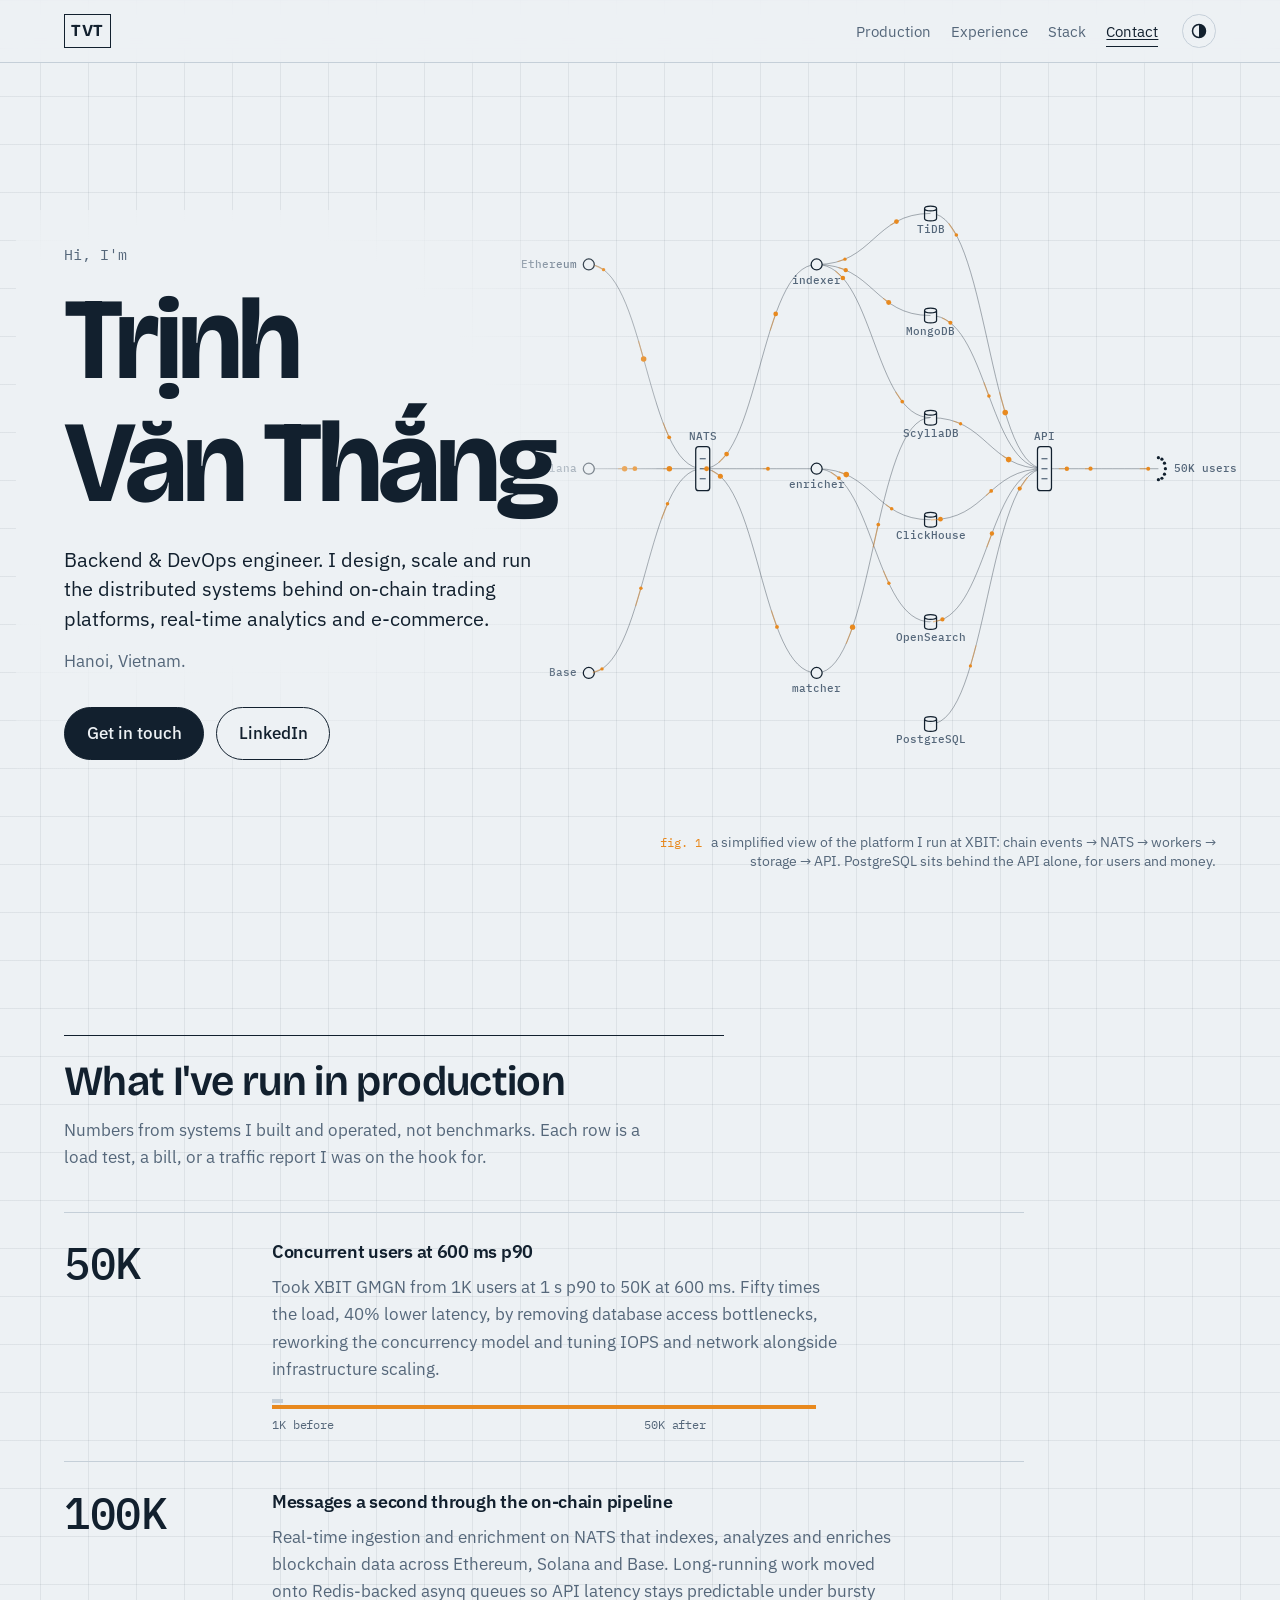
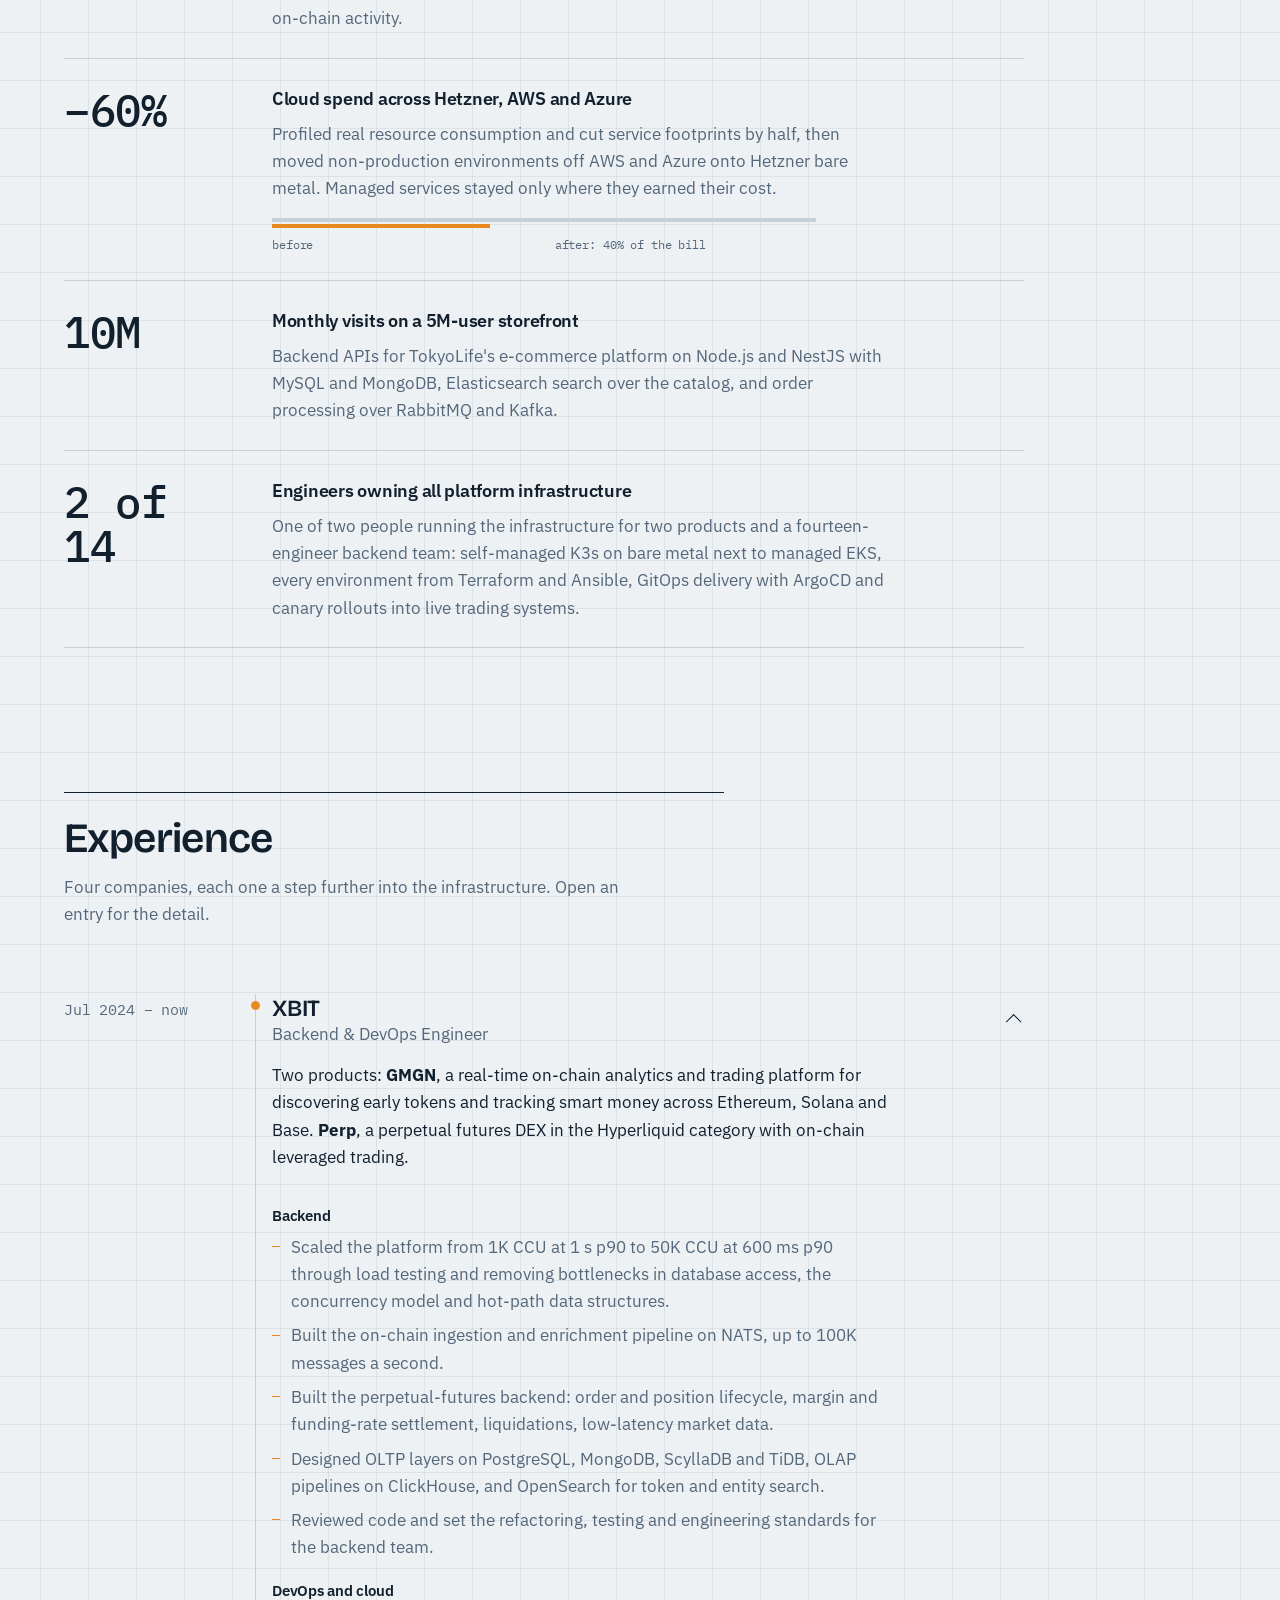
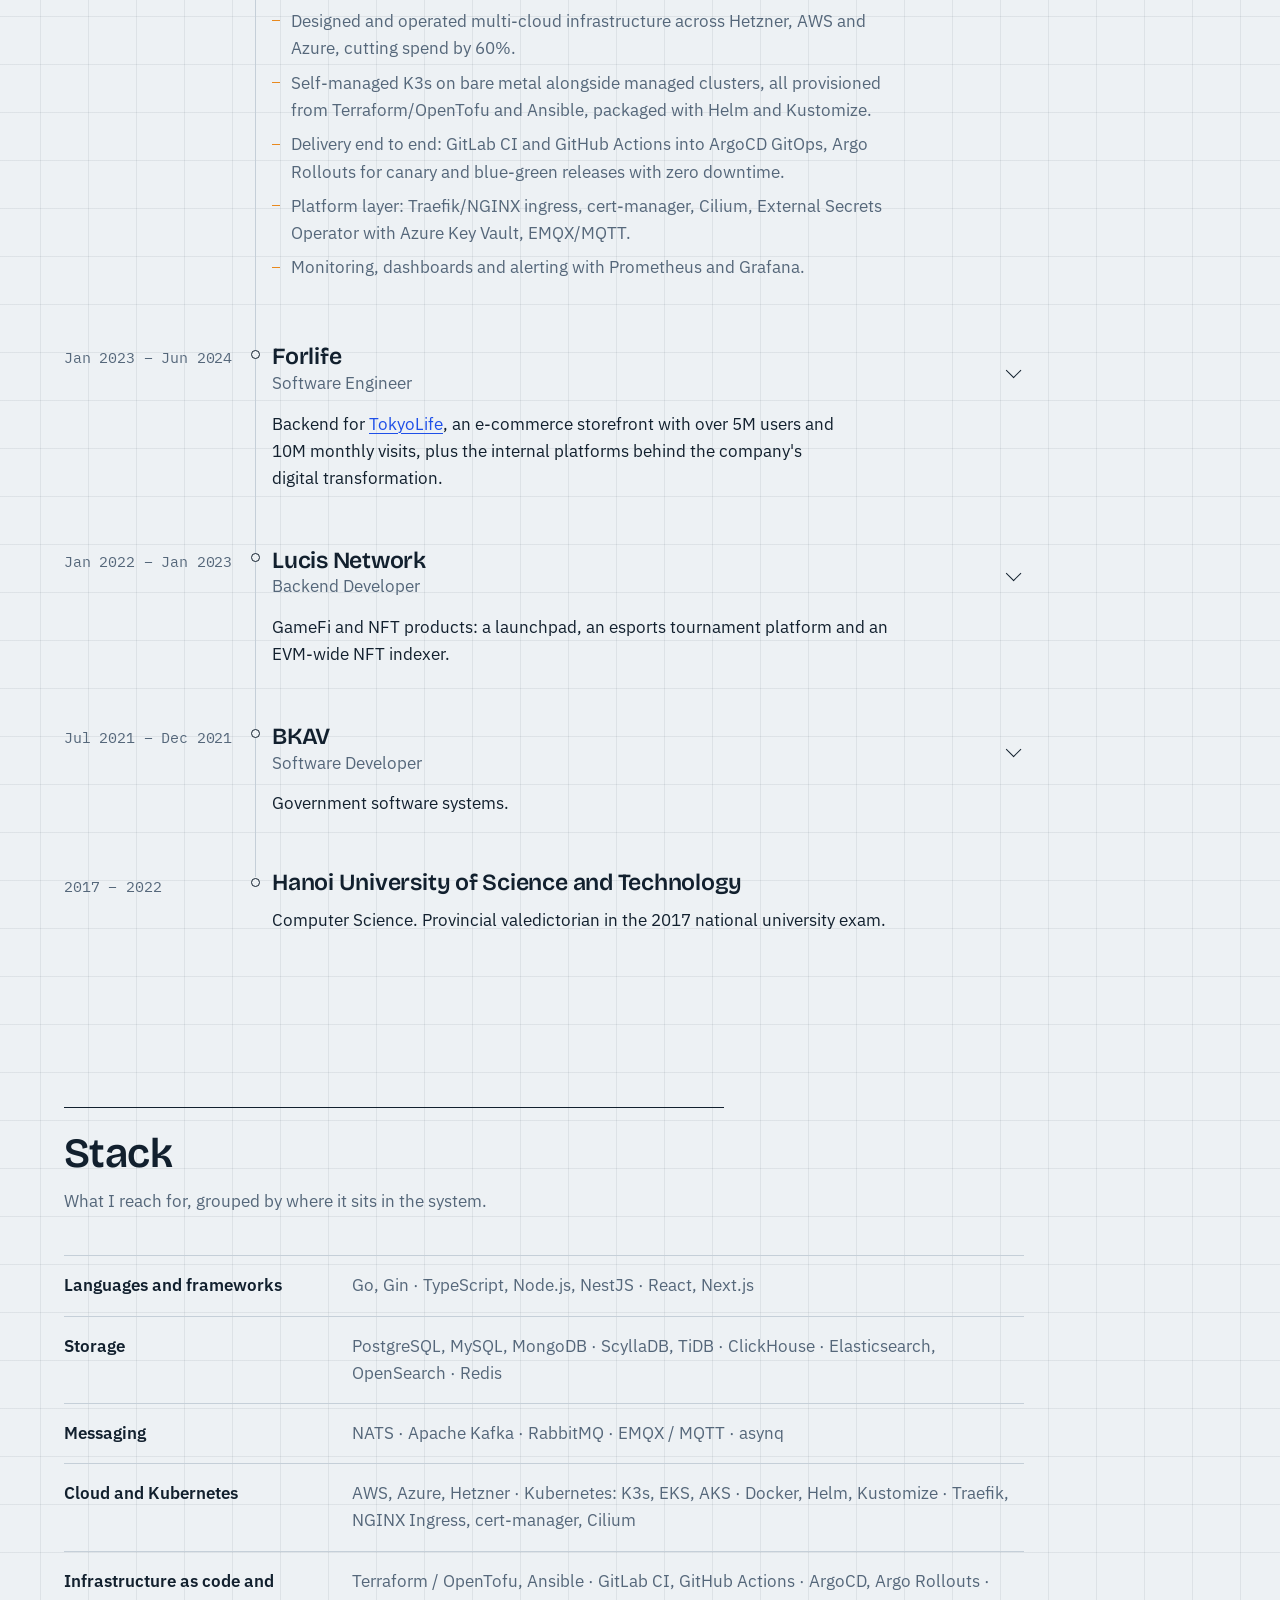
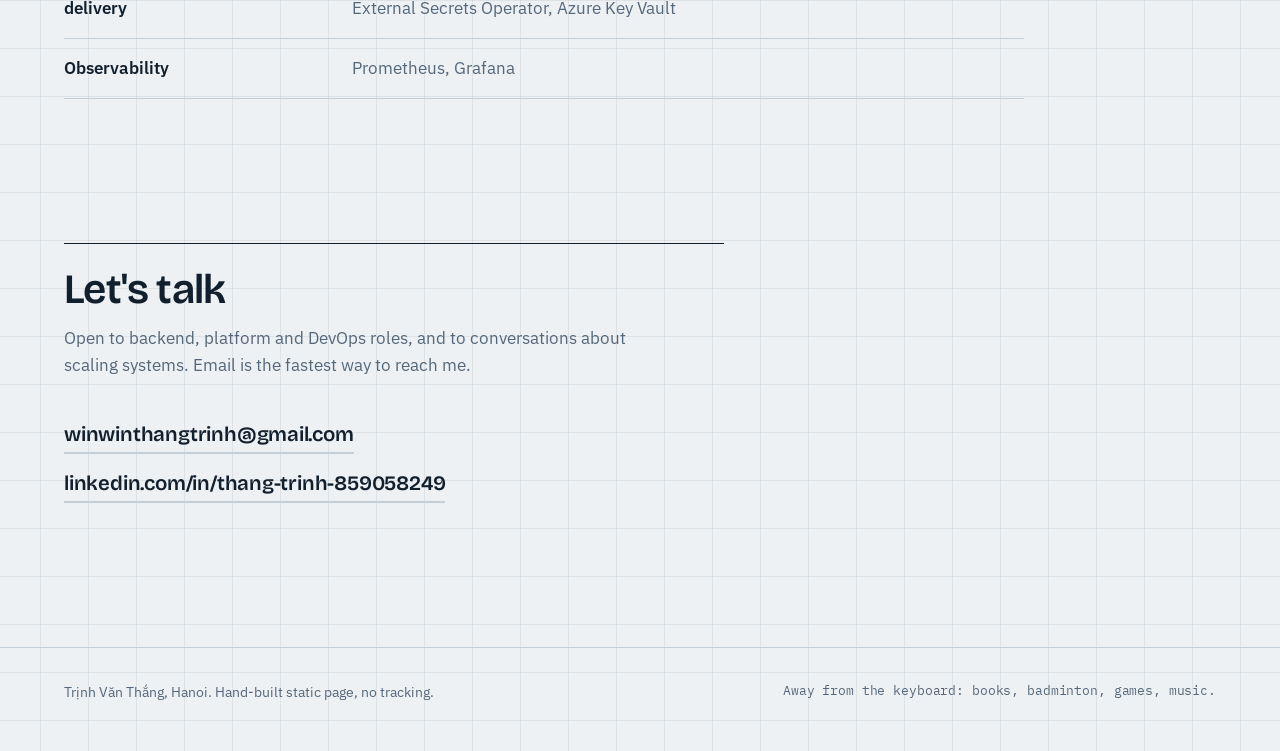
==== index.html @ 03cf6363 "Use full Vietnamese name; clip boxes leave room for diacritics" ====
<!doctype html>
<html lang="en" class="no-js">
<head>
  <meta charset="utf-8">
  <meta name="viewport" content="width=device-width, initial-scale=1">
  <title>Trịnh Văn Thắng — Backend & DevOps Engineer</title>
  <meta name="description" content="Backend & DevOps engineer in Hanoi, scaling distributed systems for on-chain trading, real-time analytics and e-commerce: Go, Node.js, Kubernetes, multi-cloud.">
  <meta name="color-scheme" content="light dark">
  <meta name="theme-color" content="#EDF1F4" media="(prefers-color-scheme: light)">
  <meta name="theme-color" content="#0F1A26" media="(prefers-color-scheme: dark)">

  <!-- Social preview. Replace SITE_URL after deploying. -->
  <meta property="og:type" content="website">
  <meta property="og:title" content="Trịnh Văn Thắng — Backend & DevOps Engineer">
  <meta property="og:description" content="Scaling distributed systems for on-chain trading and real-time analytics. 50K concurrent users, 100K messages a second, 60% lower cloud spend.">
  <meta property="og:url" content="SITE_URL/">
  <meta property="og:image" content="SITE_URL/assets/og.png">
  <meta property="og:image:width" content="1200">
  <meta property="og:image:height" content="630">
  <meta name="twitter:card" content="summary_large_image">
  <meta name="twitter:title" content="Trịnh Văn Thắng — Backend & DevOps Engineer">
  <meta name="twitter:description" content="Scaling distributed systems for on-chain trading and real-time analytics.">
  <meta name="twitter:image" content="SITE_URL/assets/og.png">

  <link rel="icon" href="assets/favicon.svg" type="image/svg+xml">
  <link rel="preconnect" href="https://fonts.googleapis.com">
  <link rel="preconnect" href="https://fonts.gstatic.com" crossorigin>
  <link href="https://fonts.googleapis.com/css2?family=Bricolage+Grotesque:opsz,wght@12..96,500;12..96,600;12..96,700&family=IBM+Plex+Mono:wght@400;500&family=IBM+Plex+Sans:ital,wght@0,400;0,500;0,600;1,400&display=swap" rel="stylesheet">
  <link rel="stylesheet" href="styles.css">

  <script type="application/ld+json">
  {
    "@context": "https://schema.org",
    "@type": "Person",
    "name": "Trịnh Văn Thắng",
    "alternateName": "Trinh Van Thang",
    "jobTitle": "Backend & DevOps Engineer",
    "email": "mailto:winwinthangtrinh@gmail.com",
    "address": { "@type": "PostalAddress", "addressLocality": "Hanoi", "addressCountry": "VN" },
    "alumniOf": "Hanoi University of Science and Technology",
    "sameAs": ["https://www.linkedin.com/in/thang-trinh-859058249/"]
  }
  </script>
</head>
<body>
  <script>document.documentElement.classList.remove("no-js");</script>
  <a class="skip" href="#main">Skip to content</a>

  <header class="top">
    <a class="wordmark" href="#top" aria-label="Trịnh Văn Thắng, home">TVT</a>
    <nav class="nav" aria-label="Sections">
      <a href="#production">Production</a>
      <a href="#experience">Experience</a>
      <a href="#stack">Stack</a>
      <a href="#contact">Contact</a>
    </nav>
    <button class="theme" type="button" aria-label="Switch color theme" title="Switch theme">
      <svg width="18" height="18" viewBox="0 0 18 18" aria-hidden="true">
        <circle cx="9" cy="9" r="6.5" fill="none" stroke="currentColor" stroke-width="1.5"/>
        <path d="M9 2.5a6.5 6.5 0 0 1 0 13z" fill="currentColor"/>
      </svg>
    </button>
  </header>

  <main id="main">
    <!-- ============ HERO ============ -->
    <section class="hero" id="top">
      <canvas class="schematic" id="schematic" aria-hidden="true"></canvas>
      <div class="hero-copy">
        <p class="hello">Hi, I'm</p>
        <h1 class="name"><span class="line"><span>Trịnh</span></span><span class="line"><span>Văn Thắng</span></span></h1>
        <p class="role">Backend &amp; DevOps engineer. I design, scale and run the distributed systems behind on-chain trading platforms, real-time analytics and e-commerce.</p>
        <p class="where">Hanoi, Vietnam.</p>
        <div class="hero-actions">
          <a class="btn primary" href="#contact">Get in touch</a>
          <a class="btn" href="https://www.linkedin.com/in/thang-trinh-859058249/" rel="me noopener" target="_blank">LinkedIn</a>
        </div>
      </div>
      <p class="hero-caption" aria-hidden="true">
        <span class="mono">fig. 1</span> a simplified view of the platform I run at XBIT: chain events → NATS → workers → storage → API. PostgreSQL sits behind the API alone, for users and money.
      </p>
    </section>

    <!-- ============ PRODUCTION FIGURES ============ -->
    <section class="section" id="production">
      <div class="section-head">
        <h2>What I've run in production</h2>
        <p class="lede">Numbers from systems I built and operated, not benchmarks. Each row is a load test, a bill, or a traffic report I was on the hook for.</p>
      </div>

      <ol class="figures">
        <li class="figure" style="--pct: 100">
          <div class="figure-num mono"><span data-count="50" data-suffix="K">50K</span></div>
          <div class="figure-body">
            <h3>Concurrent users at 600 ms p90</h3>
            <p>Took XBIT GMGN from 1K users at 1 s p90 to 50K at 600 ms. Fifty times the load, 40% lower latency, by removing database access bottlenecks, reworking the concurrency model and tuning IOPS and network alongside infrastructure scaling.</p>
            <div class="bar" aria-hidden="true"><span class="bar-before" style="--w: 2%"></span><span class="bar-after"></span></div>
            <p class="bar-legend mono" aria-hidden="true"><span>1K before</span><span>50K after</span></p>
          </div>
        </li>
        <li class="figure" style="--pct: 100">
          <div class="figure-num mono"><span data-count="100" data-suffix="K">100K</span></div>
          <div class="figure-body">
            <h3>Messages a second through the on-chain pipeline</h3>
            <p>Real-time ingestion and enrichment on NATS that indexes, analyzes and enriches blockchain data across Ethereum, Solana and Base. Long-running work moved onto Redis-backed asynq queues so API latency stays predictable under bursty on-chain activity.</p>
          </div>
        </li>
        <li class="figure" style="--pct: 60">
          <div class="figure-num mono"><span data-count="60" data-prefix="−" data-suffix="%">−60%</span></div>
          <div class="figure-body">
            <h3>Cloud spend across Hetzner, AWS and Azure</h3>
            <p>Profiled real resource consumption and cut service footprints by half, then moved non-production environments off AWS and Azure onto Hetzner bare metal. Managed services stayed only where they earned their cost.</p>
            <div class="bar" aria-hidden="true"><span class="bar-before" style="--w: 100%"></span><span class="bar-after" style="--w: 40%"></span></div>
            <p class="bar-legend mono" aria-hidden="true"><span>before</span><span>after: 40% of the bill</span></p>
          </div>
        </li>
        <li class="figure" style="--pct: 100">
          <div class="figure-num mono"><span data-count="10" data-suffix="M">10M</span></div>
          <div class="figure-body">
            <h3>Monthly visits on a 5M-user storefront</h3>
            <p>Backend APIs for TokyoLife's e-commerce platform on Node.js and NestJS with MySQL and MongoDB, Elasticsearch search over the catalog, and order processing over RabbitMQ and Kafka.</p>
          </div>
        </li>
        <li class="figure" style="--pct: 14">
          <div class="figure-num mono"><span data-count="2" data-suffix=" of 14">2 of 14</span></div>
          <div class="figure-body">
            <h3>Engineers owning all platform infrastructure</h3>
            <p>One of two people running the infrastructure for two products and a fourteen-engineer backend team: self-managed K3s on bare metal next to managed EKS, every environment from Terraform and Ansible, GitOps delivery with ArgoCD and canary rollouts into live trading systems.</p>
          </div>
        </li>
      </ol>
    </section>

    <!-- ============ EXPERIENCE ============ -->
    <section class="section" id="experience">
      <div class="section-head">
        <h2>Experience</h2>
        <p class="lede">Four companies, each one a step further into the infrastructure. Open an entry for the detail.</p>
      </div>

      <ol class="timeline">
        <li class="job open">
          <div class="job-when mono">Jul 2024 – now</div>
          <div class="job-main">
            <button class="job-toggle" type="button" aria-expanded="true" aria-controls="job-xbit">
              <span class="job-company">XBIT</span>
              <span class="job-title">Backend &amp; DevOps Engineer</span>
              <span class="chev" aria-hidden="true"></span>
            </button>
            <p class="job-summary">Two products: <strong>GMGN</strong>, a real-time on-chain analytics and trading platform for discovering early tokens and tracking smart money across Ethereum, Solana and Base. <strong>Perp</strong>, a perpetual futures DEX in the Hyperliquid category with on-chain leveraged trading.</p>
            <div class="job-detail" id="job-xbit">
              <div class="job-detail-inner">
              <h4>Backend</h4>
              <ul>
                <li>Scaled the platform from 1K CCU at 1 s p90 to 50K CCU at 600 ms p90 through load testing and removing bottlenecks in database access, the concurrency model and hot-path data structures.</li>
                <li>Built the on-chain ingestion and enrichment pipeline on NATS, up to 100K messages a second.</li>
                <li>Built the perpetual-futures backend: order and position lifecycle, margin and funding-rate settlement, liquidations, low-latency market data.</li>
                <li>Designed OLTP layers on PostgreSQL, MongoDB, ScyllaDB and TiDB, OLAP pipelines on ClickHouse, and OpenSearch for token and entity search.</li>
                <li>Reviewed code and set the refactoring, testing and engineering standards for the backend team.</li>
              </ul>
              <h4>DevOps and cloud</h4>
              <ul>
                <li>Designed and operated multi-cloud infrastructure across Hetzner, AWS and Azure, cutting spend by 60%.</li>
                <li>Self-managed K3s on bare metal alongside managed clusters, all provisioned from Terraform/OpenTofu and Ansible, packaged with Helm and Kustomize.</li>
                <li>Delivery end to end: GitLab CI and GitHub Actions into ArgoCD GitOps, Argo Rollouts for canary and blue-green releases with zero downtime.</li>
                <li>Platform layer: Traefik/NGINX ingress, cert-manager, Cilium, External Secrets Operator with Azure Key Vault, EMQX/MQTT.</li>
                <li>Monitoring, dashboards and alerting with Prometheus and Grafana.</li>
              </ul></div>
            </div>
          </div>
        </li>

        <li class="job">
          <div class="job-when mono">Jan 2023 – Jun 2024</div>
          <div class="job-main">
            <button class="job-toggle" type="button" aria-expanded="false" aria-controls="job-forlife">
              <span class="job-company">Forlife</span>
              <span class="job-title">Software Engineer</span>
              <span class="chev" aria-hidden="true"></span>
            </button>
            <p class="job-summary">Backend for <a href="https://tokyolife.vn/" rel="noopener" target="_blank">TokyoLife</a>, an e-commerce storefront with over 5M users and 10M monthly visits, plus the internal platforms behind the company's digital transformation.</p>
            <div class="job-detail" id="job-forlife">
              <div class="job-detail-inner">
              <ul>
                <li>Built and operated the storefront APIs on Node.js/NestJS with MySQL as the transactional store and MongoDB alongside, designed for high availability and fault tolerance.</li>
                <li>Storefront search on Elasticsearch, indexing the product catalog for fast, relevance-ranked queries.</li>
                <li>Order and transaction processing over RabbitMQ and Kafka, and the same brokers for real-time third-party sync.</li>
                <li>Internal platforms for storage, transport, KPI and invoicing on a microservices backend.</li>
                <li>Test-driven development and refactoring for maintainability.</li>
              </ul></div>
            </div>
          </div>
        </li>

        <li class="job">
          <div class="job-when mono">Jan 2022 – Jan 2023</div>
          <div class="job-main">
            <button class="job-toggle" type="button" aria-expanded="false" aria-controls="job-lucis">
              <span class="job-company">Lucis Network</span>
              <span class="job-title">Backend Developer</span>
              <span class="chev" aria-hidden="true"></span>
            </button>
            <p class="job-summary">GameFi and NFT products: a launchpad, an esports tournament platform and an EVM-wide NFT indexer.</p>
            <div class="job-detail" id="job-lucis">
              <div class="job-detail-inner">
              <ul>
                <li>Lucis Launchpad: backend and smart contracts behind NFT sale registration and allocation.</li>
                <li>Lucis Arena: tournament services and data model with blockchain reward and funding flows next to traditional payments.</li>
                <li>Lucis OpenSea: crawler and indexing microservices with NestJS and gRPC covering NFT data across EVM chains.</li>
              </ul></div>
            </div>
          </div>
        </li>

        <li class="job">
          <div class="job-when mono">Jul 2021 – Dec 2021</div>
          <div class="job-main">
            <button class="job-toggle" type="button" aria-expanded="false" aria-controls="job-bkav">
              <span class="job-company">BKAV</span>
              <span class="job-title">Software Developer</span>
              <span class="chev" aria-hidden="true"></span>
            </button>
            <p class="job-summary">Government software systems.</p>
            <div class="job-detail" id="job-bkav">
              <div class="job-detail-inner">
              <ul>
                <li>Contributed to database and system design for eGov products and built UI components for the web client.</li>
              </ul></div>
            </div>
          </div>
        </li>

        <li class="job edu">
          <div class="job-when mono">2017 – 2022</div>
          <div class="job-main">
            <p class="job-company">Hanoi University of Science and Technology</p>
            <p class="job-summary">Computer Science. Provincial valedictorian in the 2017 national university exam.</p>
          </div>
        </li>
      </ol>
    </section>

    <!-- ============ STACK ============ -->
    <section class="section" id="stack">
      <div class="section-head">
        <h2>Stack</h2>
        <p class="lede">What I reach for, grouped by where it sits in the system.</p>
      </div>

      <dl class="stack">
        <div class="stack-row">
          <dt>Languages and frameworks</dt>
          <dd>Go, Gin · TypeScript, Node.js, NestJS · React, Next.js</dd>
        </div>
        <div class="stack-row">
          <dt>Storage</dt>
          <dd>PostgreSQL, MySQL, MongoDB · ScyllaDB, TiDB · ClickHouse · Elasticsearch, OpenSearch · Redis</dd>
        </div>
        <div class="stack-row">
          <dt>Messaging</dt>
          <dd>NATS · Apache Kafka · RabbitMQ · EMQX / MQTT · asynq</dd>
        </div>
        <div class="stack-row">
          <dt>Cloud and Kubernetes</dt>
          <dd>AWS, Azure, Hetzner · Kubernetes: K3s, EKS, AKS · Docker, Helm, Kustomize · Traefik, NGINX Ingress, cert-manager, Cilium</dd>
        </div>
        <div class="stack-row">
          <dt>Infrastructure as code and delivery</dt>
          <dd>Terraform / OpenTofu, Ansible · GitLab CI, GitHub Actions · ArgoCD, Argo Rollouts · External Secrets Operator, Azure Key Vault</dd>
        </div>
        <div class="stack-row">
          <dt>Observability</dt>
          <dd>Prometheus, Grafana</dd>
        </div>
      </dl>
    </section>

    <!-- ============ CONTACT ============ -->
    <section class="section contact" id="contact">
      <div class="section-head">
        <h2>Let's talk</h2>
        <p class="lede">Open to backend, platform and DevOps roles, and to conversations about scaling systems. Email is the fastest way to reach me.</p>
      </div>
      <ul class="contact-list">
        <li><a class="contact-link" href="mailto:winwinthangtrinh@gmail.com">winwinthangtrinh@gmail.com</a></li>
        <li><a class="contact-link" href="https://www.linkedin.com/in/thang-trinh-859058249/" rel="me noopener" target="_blank">linkedin.com/in/thang-trinh-859058249</a></li>
      </ul>
    </section>
  </main>

  <footer class="foot">
    <p>Trịnh Văn Thắng, Hanoi. Hand-built static page, no tracking.</p>
    <p class="mono foot-meta">Away from the keyboard: books, badminton, games, music.</p>
  </footer>

  <script src="main.js" defer></script>
</body>
</html>
---- styles.css ----
/* ------------------------------------------------------------------
   Tokens
   ------------------------------------------------------------------ */
:root {
  --paper: #EDF1F4;
  --paper-2: #E2E8EE;
  --ink: #12202E;
  --ink-soft: #55677A;
  --rule: #C5CFD8;
  --grid: rgba(18, 32, 46, 0.07);
  --signal: #1E4FE8;
  --signal-soft: rgba(30, 79, 232, 0.12);
  --hot: #E8891E;
  --hot-soft: rgba(232, 137, 30, 0.18);

  --font-display: "Bricolage Grotesque", "Helvetica Neue", Arial, sans-serif;
  --font-body: "IBM Plex Sans", "Segoe UI", Roboto, Helvetica, Arial, sans-serif;
  --font-mono: "IBM Plex Mono", ui-monospace, "SF Mono", Menlo, Consolas, monospace;

  --measure: 66ch;
  --gutter: clamp(1.25rem, 5vw, 4rem);
  --section-gap: clamp(5rem, 12vw, 9rem);

  color-scheme: light;
}

:root[data-theme="dark"] {
  --paper: #0F1A26;
  --paper-2: #14223200;
  --ink: #E6ECF2;
  --ink-soft: #9AAABB;
  --rule: #26374A;
  --grid: rgba(230, 236, 242, 0.06);
  --signal: #6C8CFF;
  --signal-soft: rgba(108, 140, 255, 0.16);
  --hot: #F2A44A;
  --hot-soft: rgba(242, 164, 74, 0.2);
  color-scheme: dark;
}

@media (prefers-color-scheme: dark) {
  :root:not([data-theme="light"]) {
    --paper: #0F1A26;
    --paper-2: #14223200;
    --ink: #E6ECF2;
    --ink-soft: #9AAABB;
    --rule: #26374A;
    --grid: rgba(230, 236, 242, 0.06);
    --signal: #6C8CFF;
    --signal-soft: rgba(108, 140, 255, 0.16);
    --hot: #F2A44A;
    --hot-soft: rgba(242, 164, 74, 0.2);
    color-scheme: dark;
  }
}

/* ------------------------------------------------------------------
   Base
   ------------------------------------------------------------------ */
*, *::before, *::after { box-sizing: border-box; }

html { scroll-behavior: smooth; -webkit-text-size-adjust: 100%; }
@media (prefers-reduced-motion: reduce) { html { scroll-behavior: auto; } }

body {
  margin: 0;
  background: var(--paper);
  color: var(--ink);
  font-family: var(--font-body);
  font-size: 1.0625rem;
  line-height: 1.6;
  font-feature-settings: "kern", "liga";
  text-rendering: optimizeLegibility;
  -webkit-font-smoothing: antialiased;
  /* blueprint grid across the whole page, faint */
  background-image:
    linear-gradient(var(--grid) 1px, transparent 1px),
    linear-gradient(90deg, var(--grid) 1px, transparent 1px);
  background-size: 48px 48px;
  background-position: center top;
}

a { color: var(--signal); text-decoration-thickness: 1px; text-underline-offset: 0.15em; }
a:hover { text-decoration-thickness: 2px; }

:focus-visible {
  outline: 2px solid var(--hot);
  outline-offset: 3px;
  border-radius: 2px;
}

.mono { font-family: var(--font-mono); font-size: 0.875em; letter-spacing: -0.01em; }

.skip {
  position: absolute; left: 1rem; top: -3rem;
  background: var(--ink); color: var(--paper);
  padding: 0.5rem 0.75rem; z-index: 100;
}
.skip:focus { top: 1rem; }

h1, h2, h3, h4 { font-family: var(--font-display); margin: 0; font-weight: 600; letter-spacing: -0.015em; }
p { margin: 0; }
ul, ol { margin: 0; padding: 0; }

/* ------------------------------------------------------------------
   Header
   ------------------------------------------------------------------ */
.top {
  position: sticky; top: 0; z-index: 20;
  display: flex; align-items: center; gap: 1.5rem;
  padding: 0.9rem var(--gutter);
  background: color-mix(in srgb, var(--paper) 82%, transparent);
  backdrop-filter: blur(10px);
  -webkit-backdrop-filter: blur(10px);
  border-bottom: 1px solid var(--rule);
}
/* scroll progress runs along the header's bottom edge, scroll-driven */
.top::after {
  content: ""; position: absolute; left: 0; bottom: -1px; height: 2px; width: 100%;
  background: var(--hot);
  transform: scaleX(0); transform-origin: left center;
}
@supports (animation-timeline: scroll()) {
  .top::after { animation: progress linear both; animation-timeline: scroll(root); }
}
@keyframes progress { from { transform: scaleX(0); } to { transform: scaleX(1); } }
.theme svg { transition: transform 500ms cubic-bezier(.2,.7,.2,1); }
.theme:hover svg { transform: rotate(180deg); }
.wordmark { transition: background 200ms ease, color 200ms ease; }
.wordmark:hover { background: var(--ink); color: var(--paper); }
.nav a { position: relative; }
.nav a::after {
  content: ""; position: absolute; left: 0; right: 0; bottom: -4px; height: 1px;
  background: var(--ink); transform: scaleX(0); transform-origin: left center;
  transition: transform 250ms cubic-bezier(.2,.7,.2,1);
}
.nav a:hover::after, .nav a[aria-current="true"]::after { transform: none; }
.nav a:hover, .nav a[aria-current="true"] { text-decoration: none; }

.wordmark {
  font-family: var(--font-display); font-weight: 700; font-size: 1.05rem;
  color: var(--ink); text-decoration: none; letter-spacing: 0.02em;
  padding: 0.15rem 0.4rem; border: 1.5px solid var(--ink);
}
.nav { display: flex; gap: 1.25rem; margin-left: auto; }
.nav a { color: var(--ink-soft); text-decoration: none; font-size: 0.95rem; }
.nav a:hover, .nav a[aria-current="true"] { color: var(--ink); text-decoration: underline; }
.theme {
  display: inline-grid; place-items: center;
  width: 2.1rem; height: 2.1rem; border-radius: 50%;
  border: 1px solid var(--rule); background: transparent; color: var(--ink);
  cursor: pointer;
}
.theme:hover { border-color: var(--ink); }

@media (max-width: 640px) {
  .top { gap: 0.75rem; }
  .nav { gap: 0.75rem; }
  .nav a { font-size: 0.875rem; }
  .nav a:nth-child(3) { display: none; }
  .theme { flex: none; width: 2rem; height: 2rem; }
}

/* ------------------------------------------------------------------
   Hero
   ------------------------------------------------------------------ */
.hero {
  position: relative;
  min-height: min(92svh, 900px);
  display: grid;
  grid-template-columns: minmax(0, 1fr);
  align-content: center;
  padding: clamp(3rem, 8vw, 6rem) var(--gutter) 3rem;
  overflow: hidden;
  isolation: isolate;
}
.schematic {
  position: absolute; inset: 0; width: 100%; height: 100%;
  z-index: 0; display: block;
}
.hero-copy {
  position: relative; z-index: 1;
  max-width: 34rem;
}
/* staged entrance: each line rises out of a clipped box, then the buttons */
.hero-copy > * {
  animation: rise 800ms cubic-bezier(.2,.7,.2,1) both;
  animation-delay: var(--d, 0ms);
}
.hero-copy .hello   { --d: 80ms; }
.hero-copy .name    { --d: 180ms; }
.hero-copy .role    { --d: 420ms; }
.hero-copy .where   { --d: 540ms; }
.hero-copy .hero-actions { --d: 680ms; }
/* each line is its own clip box, padded so Vietnamese marks are never cut */
.name .line {
  display: block; overflow: hidden;
  padding: 0.06em 0 0.14em; margin-bottom: -0.14em;
}
.name .line > span {
  display: block;
  animation: unmask 900ms cubic-bezier(.2,.8,.2,1) both;
}
.name .line:nth-child(2) > span { animation-delay: 120ms; }
.hero-caption { animation: fade 1200ms ease both 1400ms; }

@keyframes rise   { from { opacity: 0; transform: translateY(14px); } to { opacity: 1; transform: none; } }
@keyframes unmask { from { transform: translateY(105%); } to { transform: none; } }
@keyframes fade   { from { opacity: 0; } to { opacity: 1; } }
.hello {
  font-family: var(--font-mono); color: var(--ink-soft); font-size: 0.95rem;
  margin-bottom: 0.5rem;
}
.name {
  font-size: clamp(3.2rem, 9.5vw, 7.25rem);
  line-height: 1;
  font-weight: 700;
  letter-spacing: -0.035em;
  font-variation-settings: "opsz" 96;
  color: var(--ink);
  margin-bottom: 1.5rem;
}
.role {
  font-size: clamp(1.1rem, 1.6vw, 1.3rem);
  line-height: 1.45;
  max-width: 30rem;
  text-wrap: pretty;
}
.where { margin-top: 0.9rem; color: var(--ink-soft); }
.hero-actions { display: flex; gap: 0.75rem; flex-wrap: wrap; margin-top: 2rem; }
.btn {
  position: relative; overflow: hidden; isolation: isolate;
  display: inline-block;
  padding: 0.75rem 1.35rem;
  border: 1.5px solid var(--ink);
  border-radius: 999px;
  color: var(--ink); text-decoration: none; font-weight: 500;
  background: var(--paper);
  transition: color 220ms ease, border-color 220ms ease, transform 160ms ease;
}
/* a fill sweeps in from the left like a packet crossing the node */
.btn::before {
  content: ""; position: absolute; inset: 0; z-index: -1;
  background: var(--ink);
  transform: translateX(-101%);
  transition: transform 320ms cubic-bezier(.2,.7,.2,1);
}
.btn:hover { color: var(--paper); transform: translateY(-1px); }
.btn:hover::before { transform: none; }
.btn.primary { background: var(--ink); color: var(--paper); }
.btn.primary::before { background: var(--signal); }
.btn.primary:hover { border-color: var(--signal); }
.btn:active { transform: translateY(0); }

.hero-caption {
  position: absolute; right: var(--gutter); bottom: 1.25rem; z-index: 1;
  max-width: 36rem; text-align: right;
  color: var(--ink-soft); font-size: 0.85rem; line-height: 1.4;
}
.hero-caption .mono { color: var(--hot); margin-right: 0.4rem; }

@media (max-width: 900px) {
  .hero { min-height: auto; padding-bottom: 1.5rem; }
  .hero-copy { order: 1; }
  .schematic { order: 2; position: static; height: 440px; margin-top: 2.5rem; }
  .hero-caption { order: 3; position: static; text-align: left; margin-top: 0.75rem; max-width: 100%; }
}

/* the copy sits on a soft paper wash so the drawing never fights the text */
.hero-copy::before {
  content: "";
  position: absolute; inset: -2rem -3rem -2rem -3rem; z-index: -1;
  background: radial-gradient(ellipse at 30% 40%, var(--paper) 45%, transparent 75%);
  pointer-events: none;
}

/* ------------------------------------------------------------------
   Sections
   ------------------------------------------------------------------ */
.section {
  padding: 0 var(--gutter);
  margin-top: var(--section-gap);
}
.section-head {
  position: relative;
  max-width: var(--measure);
  padding-top: 1.5rem;
  margin-bottom: 2.5rem;
}
/* the rule draws itself from the left when the section scrolls in */
.section-head::before {
  content: ""; position: absolute; left: 0; top: 0; height: 1px; width: 100%;
  background: var(--ink);
  transform: scaleX(0); transform-origin: left center;
  transition: transform 900ms cubic-bezier(.2,.7,.2,1);
}
/* an amber packet runs the length of the rule as it draws */
.section-head::after {
  content: ""; position: absolute; top: -3px; left: 0; width: 7px; height: 7px;
  border-radius: 50%; background: var(--hot);
  opacity: 0;
}
.section-head > * {
  opacity: 0; transform: translateY(12px);
  transition: opacity 600ms ease, transform 600ms cubic-bezier(.2,.7,.2,1);
}
.section-head h2 { transition-delay: 250ms; }
.section-head .lede { transition-delay: 380ms; }
.section-head.in-view::before { transform: none; }
.section-head.in-view::after { animation: travel 900ms cubic-bezier(.2,.7,.2,1) both; }
@keyframes travel {
  0%   { left: 0; opacity: 1; }
  85%  { opacity: 1; }
  100% { left: calc(100% - 7px); opacity: 0; }
}
.section-head.in-view > * { opacity: 1; transform: none; }
.section-head h2 {
  font-size: clamp(1.9rem, 3.4vw, 2.6rem);
  line-height: 1.1;
  margin-bottom: 0.75rem;
}
.lede { color: var(--ink-soft); max-width: 58ch; text-wrap: pretty; }

/* ------------------------------------------------------------------
   Production figures
   ------------------------------------------------------------------ */
.figures { list-style: none; max-width: 60rem; }
.figure {
  display: grid;
  grid-template-columns: minmax(7rem, 11rem) minmax(0, 1fr);
  gap: 1rem 2rem;
  padding: 1.6rem 0;
  border-top: 1px solid var(--rule);
}
.figure:last-child { border-bottom: 1px solid var(--rule); }
.figure { opacity: 0; transform: translateY(10px); transition: opacity 500ms ease, transform 500ms cubic-bezier(.2,.7,.2,1); }
.figure.in-view { opacity: 1; transform: none; }
.figure-num { transition: color 300ms ease; }
.figure:hover .figure-num { color: var(--hot); }
.figure-num {
  font-size: clamp(1.9rem, 3.6vw, 2.75rem);
  line-height: 1;
  font-weight: 500;
  color: var(--ink);
  font-variant-numeric: tabular-nums;
  padding-top: 0.2rem;
}
.figure-body h3 {
  font-family: var(--font-body);
  font-weight: 600;
  font-size: 1.1rem;
  margin-bottom: 0.5rem;
}
.figure-body p { max-width: 62ch; color: var(--ink-soft); text-wrap: pretty; }
.bar {
  position: relative; height: 10px; margin-top: 1rem;
  max-width: 34rem; background: transparent;
}
.bar span {
  position: absolute; left: 0; top: 0; height: 100%;
  width: var(--w, 100%);
  transform-origin: left center;
  transform: scaleX(0);
  transition: transform 900ms cubic-bezier(.2,.7,.2,1);
}
.bar-before { background: var(--rule); top: 0 !important; height: 4px !important; }
.bar-after { background: var(--hot); top: 6px !important; height: 4px !important; }
.in-view .bar span { transform: scaleX(1); }
.in-view .bar .bar-after { transition-delay: 250ms; }
.bar-legend {
  display: flex; justify-content: space-between; max-width: 34rem;
  color: var(--ink-soft); margin-top: 0.4rem; font-size: 0.78rem;
}

@media (max-width: 640px) {
  .figure { grid-template-columns: 1fr; gap: 0.4rem; }
  .figure-num { font-size: 2rem; }
}

/* ------------------------------------------------------------------
   Timeline
   ------------------------------------------------------------------ */
.timeline { list-style: none; max-width: 60rem; position: relative; }
.job {
  display: grid;
  grid-template-columns: minmax(8.5rem, 11rem) minmax(0, 1fr);
  gap: 0.5rem 2rem;
  padding: 1.5rem 0 1.75rem;
  position: relative;
}
/* rail */
.job::before {
  content: "";
  position: absolute; left: calc(11rem + 1rem - 1px); top: 0; bottom: 0;
  width: 1px; background: var(--rule);
  transform: scaleY(0); transform-origin: top center;
  transition: transform 700ms cubic-bezier(.2,.7,.2,1);
}
.job.in-view::before { transform: none; }
.job-main, .job-when { opacity: 0; transform: translateY(10px); transition: opacity 500ms ease 200ms, transform 500ms cubic-bezier(.2,.7,.2,1) 200ms; }
.job.in-view .job-main, .job.in-view .job-when { opacity: 1; transform: none; }
.job::after {
  content: "";
  position: absolute; left: calc(11rem + 1rem - 5px); top: 2.05rem;
  width: 9px; height: 9px; border-radius: 50%;
  background: var(--paper); border: 1.5px solid var(--ink);
}
.job::after { transition: background 250ms ease, border-color 250ms ease, transform 250ms ease; }
.job.open::after { background: var(--hot); border-color: var(--hot); animation: pulse 1.8s ease-out infinite; }
@keyframes pulse {
  0%   { box-shadow: 0 0 0 0 var(--hot-soft); }
  70%  { box-shadow: 0 0 0 9px transparent; }
  100% { box-shadow: 0 0 0 0 transparent; }
}
.job-toggle:hover .job-company { color: var(--signal); }
.job-company { transition: color 200ms ease; }
.job:first-child::before { top: 1.6rem; }
.job:last-child::before { bottom: auto; height: 2rem; }

.job-when { color: var(--ink-soft); padding-top: 0.35rem; white-space: nowrap; }
.job-main { min-width: 0; }
.job-toggle {
  all: unset;
  display: grid;
  grid-template-columns: 1fr auto;
  grid-template-areas: "company chev" "title chev";
  column-gap: 1rem;
  width: 100%;
  cursor: pointer;
  padding: 0.15rem 0;
}
.job-toggle:focus-visible { outline: 2px solid var(--hot); outline-offset: 4px; }
.job-company {
  grid-area: company;
  font-family: var(--font-display); font-weight: 600;
  font-size: 1.45rem; line-height: 1.15; letter-spacing: -0.01em;
  display: block;
}
p.job-company { margin: 0; }
.job-title { grid-area: title; color: var(--ink-soft); }
.chev {
  grid-area: chev; align-self: center;
  width: 0.7rem; height: 0.7rem;
  border-right: 1.5px solid var(--ink); border-bottom: 1.5px solid var(--ink);
  transform: rotate(45deg);
  transition: transform 220ms ease;
  margin-right: 0.3rem;
}
.job.open .chev { transform: rotate(-135deg); }
.job-summary { margin-top: 0.7rem; max-width: 62ch; text-wrap: pretty; }
/* expand/collapse: the grid row animates between 0fr and 1fr */
.job-detail {
  display: grid; grid-template-rows: 0fr;
  max-width: 62ch;
  visibility: hidden;
  transition: grid-template-rows 420ms cubic-bezier(.2,.7,.2,1), visibility 0s linear 420ms, margin-top 420ms ease;
  margin-top: 0;
}
.job-detail > .job-detail-inner { overflow: hidden; min-height: 0; }
.job.open .job-detail { grid-template-rows: 1fr; visibility: visible; transition-delay: 0s; margin-top: 1rem; }
.job-detail h4 {
  font-family: var(--font-body); font-weight: 600; font-size: 0.95rem;
  color: var(--ink); margin: 1rem 0 0.4rem;
}
.job-detail ul { list-style: none; }
.job-detail li {
  position: relative; padding-left: 1.2rem; color: var(--ink-soft);
  margin-bottom: 0.45rem; text-wrap: pretty;
}
.job-detail li::before {
  content: ""; position: absolute; left: 0; top: 0.72em;
  width: 0.5rem; height: 1px; background: var(--hot);
}


@media (max-width: 720px) {
  .job { grid-template-columns: 1fr; gap: 0.2rem; padding-left: 1.5rem; }
  .job::before { left: 4px; }
  .job::after { left: 0; top: 1.75rem; }
  .job-when { padding-top: 0; }
}

/* ------------------------------------------------------------------
   Stack
   ------------------------------------------------------------------ */
.stack { margin: 0; max-width: 60rem; }
.stack-row {
  display: grid;
  grid-template-columns: minmax(8.5rem, 16rem) minmax(0, 1fr);
  gap: 0.4rem 2rem;
  padding: 1rem 0;
  border-top: 1px solid var(--rule);
}
.stack-row:last-child { border-bottom: 1px solid var(--rule); }
.stack-row { transition: background 200ms ease; opacity: 0; transform: translateY(8px); }
.stack-row.in-view { opacity: 1; transform: none; transition: background 200ms ease, opacity 500ms ease, transform 500ms cubic-bezier(.2,.7,.2,1); }
.stack-row:hover { background: linear-gradient(90deg, var(--signal-soft), transparent 60%); }
.stack-row:hover dt { color: var(--signal); }
.stack dt { font-weight: 600; transition: color 200ms ease; padding-left: 0.5rem; margin-left: -0.5rem; }
.stack dd { margin: 0; color: var(--ink-soft); text-wrap: pretty; }
@media (max-width: 640px) { .stack-row { grid-template-columns: 1fr; } }

/* ------------------------------------------------------------------
   Contact
   ------------------------------------------------------------------ */
.contact-list { list-style: none; display: grid; gap: 0.9rem; justify-items: start; }
.contact-link {
  font-family: var(--font-display);
  font-size: clamp(1.1rem, 1.6vw, 1.35rem);
  font-weight: 600; letter-spacing: -0.01em;
  color: var(--ink); text-decoration: none;
  word-break: break-word;
  border-bottom: 2px solid var(--rule);
  transition: border-color 160ms ease, color 160ms ease;
}
.contact-link { position: relative; display: inline-block; }
.contact-link::after {
  content: ""; position: absolute; left: 0; bottom: -5px;
  width: 6px; height: 6px; border-radius: 50%; background: var(--hot);
  opacity: 0;
}
.contact-link:hover { color: var(--signal); border-color: var(--signal); }
.contact-link:hover::after { animation: run 900ms cubic-bezier(.4,0,.2,1) infinite; }
@keyframes run {
  0%   { left: 0;    opacity: 0; }
  10%  { opacity: 1; }
  90%  { opacity: 1; }
  100% { left: calc(100% - 6px); opacity: 0; }
}

/* ------------------------------------------------------------------
   Footer
   ------------------------------------------------------------------ */
.foot {
  margin-top: var(--section-gap);
  padding: 2rem var(--gutter) 3rem;
  border-top: 1px solid var(--rule);
  color: var(--ink-soft);
  display: flex; flex-wrap: wrap; gap: 0.5rem 2rem; justify-content: space-between;
  font-size: 0.9rem;
}

/* ------------------------------------------------------------------
   Motion preferences
   ------------------------------------------------------------------ */
@media (prefers-reduced-motion: reduce) {
  *, *::before, *::after {
    transition-duration: 0.01ms !important;
    transition-delay: 0s !important;
    animation-duration: 0.01ms !important;
    animation-delay: 0s !important;
    animation-iteration-count: 1 !important;
  }
  .bar span { transform: scaleX(1); }
  .section-head::before, .job::before { transform: none; }
  .section-head > *, .figure, .job-main, .job-when, .stack-row { opacity: 1; transform: none; }
  .job.open::after { animation: none; }
}

/* no-JS fallback: nothing waits for an observer */
.no-js .section-head::before, .no-js .job::before { transform: none; }
.no-js .section-head > *, .no-js .figure, .no-js .job-main, .no-js .job-when, .no-js .stack-row { opacity: 1; transform: none; }
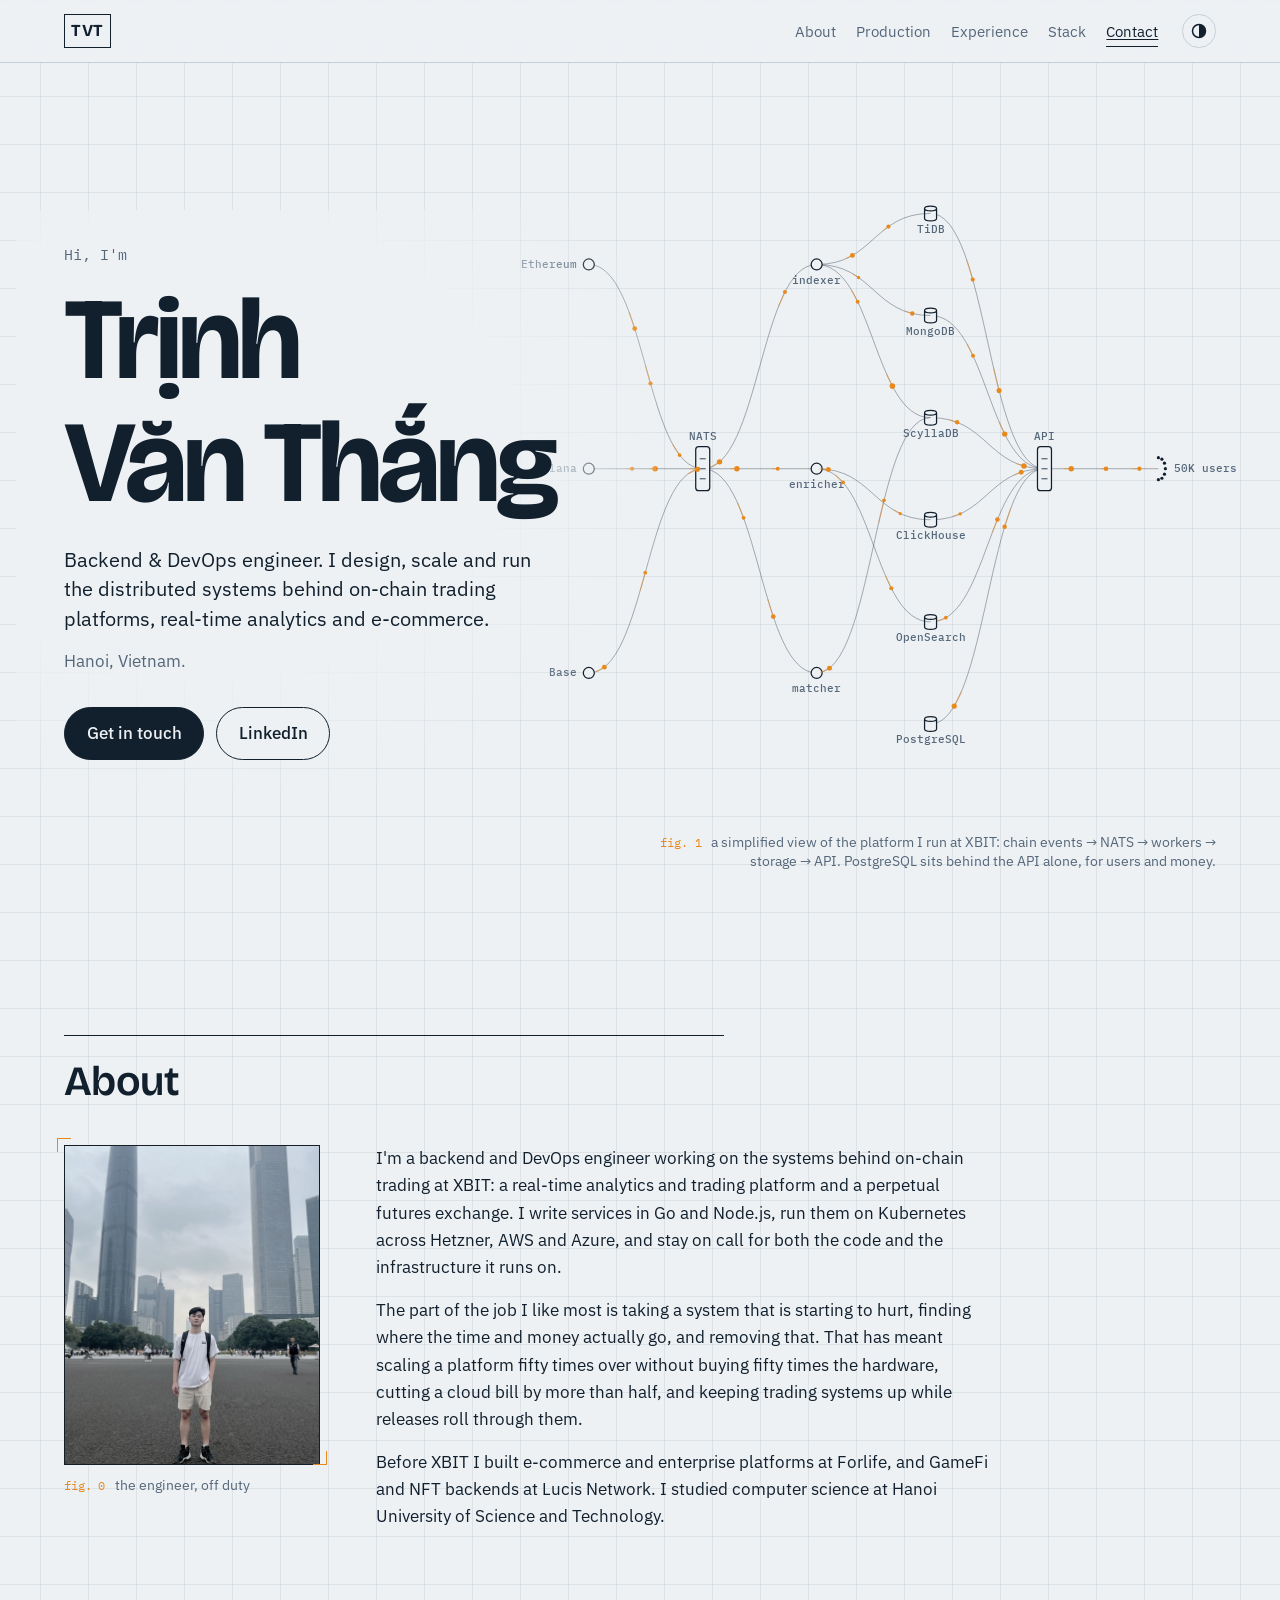
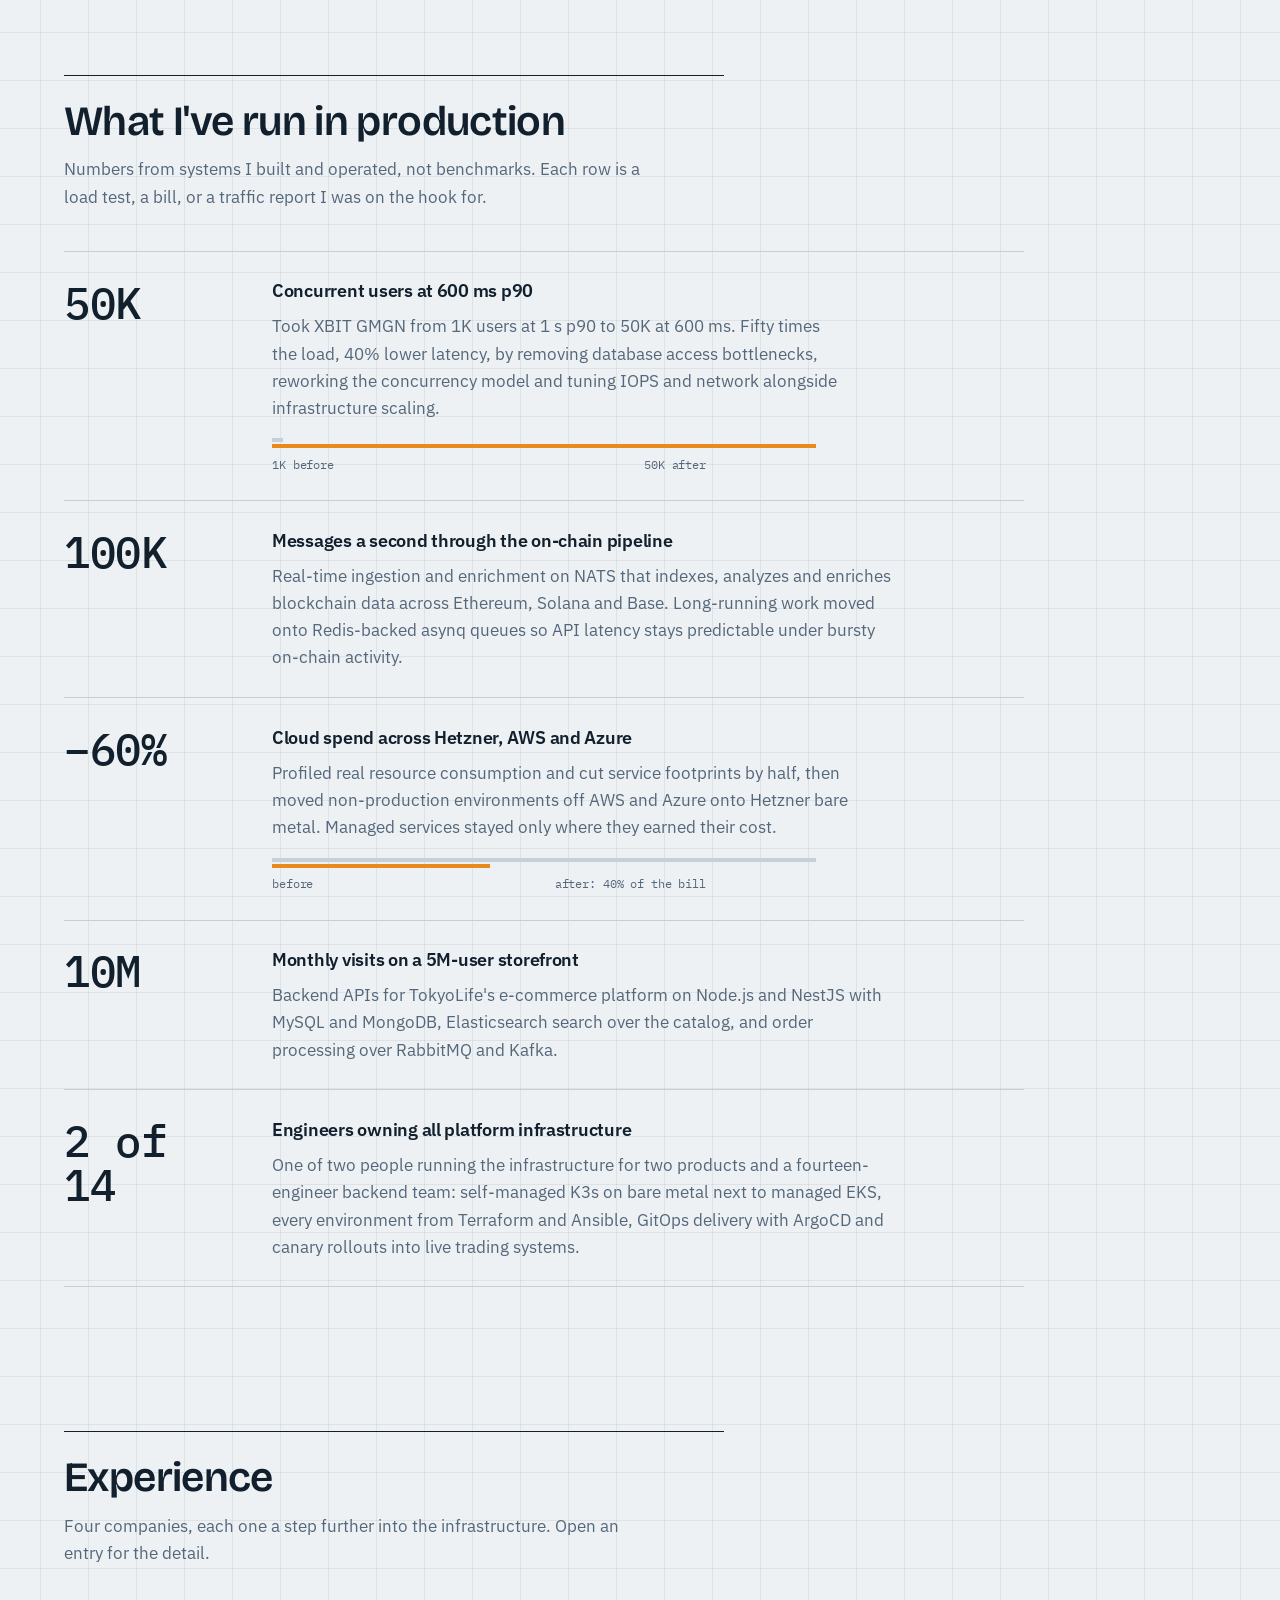
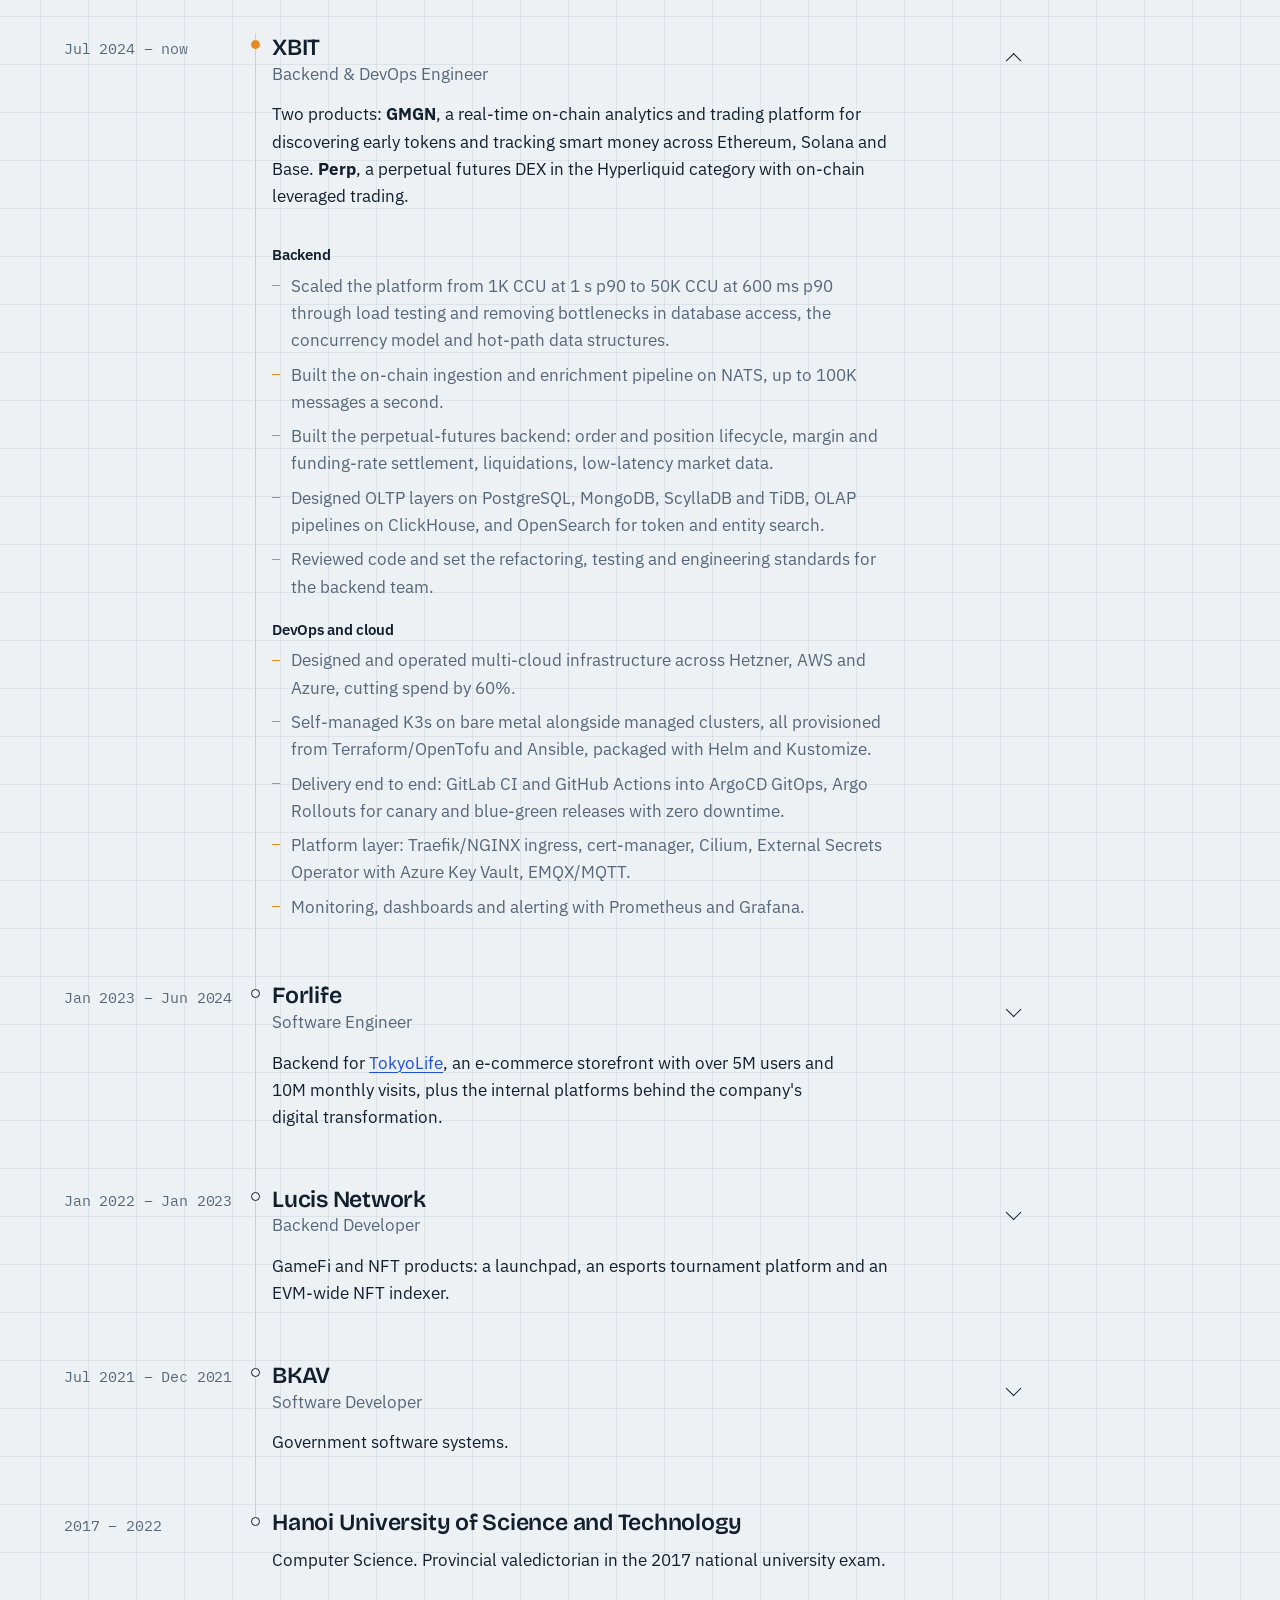
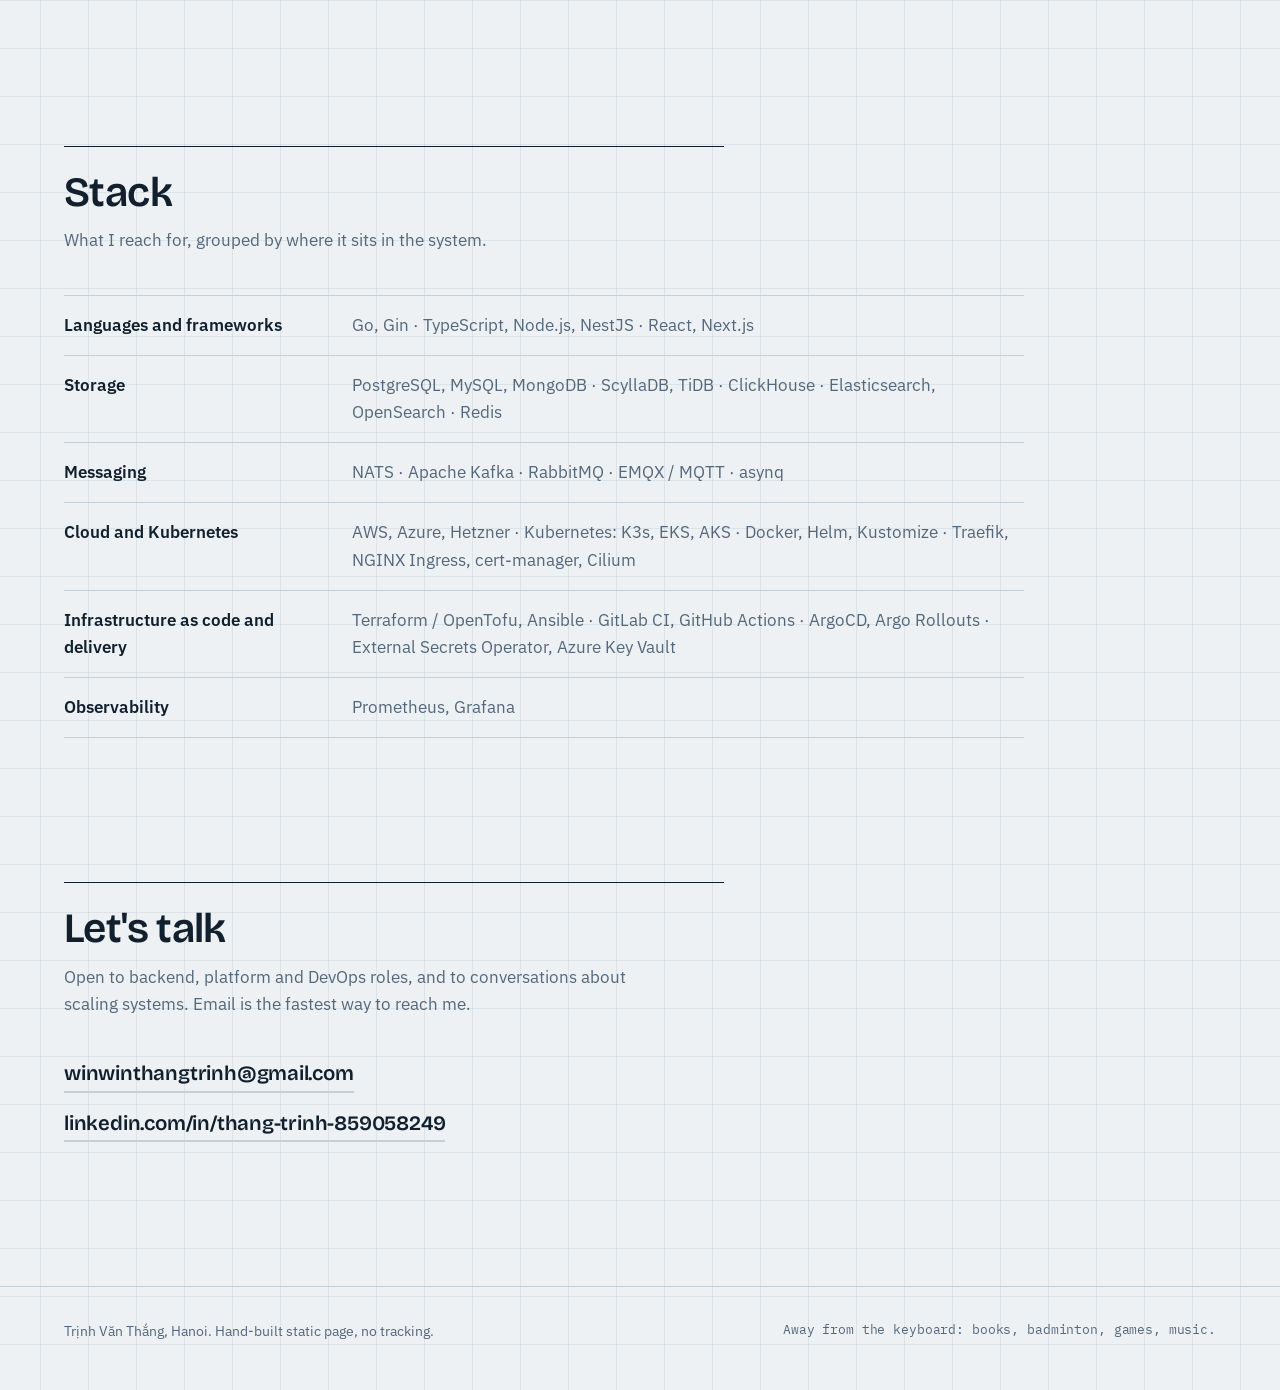
==== commit 4455841a: "Add About section with portrait" ====
--- a/index.html
+++ b/index.html
@@ -34,6 +34,7 @@
     "@type": "Person",
     "name": "Trịnh Văn Thắng",
     "alternateName": "Trinh Van Thang",
+    "image": "SITE_URL/assets/portrait.jpg",
     "jobTitle": "Backend & DevOps Engineer",
     "email": "mailto:winwinthangtrinh@gmail.com",
     "address": { "@type": "PostalAddress", "addressLocality": "Hanoi", "addressCountry": "VN" },
@@ -49,6 +50,7 @@
   <header class="top">
     <a class="wordmark" href="#top" aria-label="Trịnh Văn Thắng, home">TVT</a>
     <nav class="nav" aria-label="Sections">
+      <a href="#about">About</a>
       <a href="#production">Production</a>
       <a href="#experience">Experience</a>
       <a href="#stack">Stack</a>
@@ -81,6 +83,24 @@
       </p>
     </section>
 
+    <!-- ============ ABOUT ============ -->
+    <section class="section about" id="about">
+      <div class="section-head">
+        <h2>About</h2>
+      </div>
+      <div class="about-grid">
+        <figure class="portrait">
+          <img src="assets/portrait.jpg" alt="Trịnh Văn Thắng standing in a city square with skyscrapers behind" width="640" height="640" loading="lazy" decoding="async">
+          <figcaption><span class="mono">fig. 0</span> the engineer, off duty</figcaption>
+        </figure>
+        <div class="about-text">
+          <p>I'm a backend and DevOps engineer working on the systems behind on-chain trading at XBIT: a real-time analytics and trading platform and a perpetual futures exchange. I write services in Go and Node.js, run them on Kubernetes across Hetzner, AWS and Azure, and stay on call for both the code and the infrastructure it runs on.</p>
+          <p>The part of the job I like most is taking a system that is starting to hurt, finding where the time and money actually go, and removing that. That has meant scaling a platform fifty times over without buying fifty times the hardware, cutting a cloud bill by more than half, and keeping trading systems up while releases roll through them.</p>
+          <p>Before XBIT I built e-commerce and enterprise platforms at Forlife, and GameFi and NFT backends at Lucis Network. I studied computer science at Hanoi University of Science and Technology.</p>
+        </div>
+      </div>
+    </section>
+
     <!-- ============ PRODUCTION FIGURES ============ -->
     <section class="section" id="production">
       <div class="section-head">
--- a/styles.css
+++ b/styles.css
@@ -157,7 +157,7 @@
   .top { gap: 0.75rem; }
   .nav { gap: 0.75rem; }
   .nav a { font-size: 0.875rem; }
-  .nav a:nth-child(3) { display: none; }
+  .nav a:nth-child(1), .nav a:nth-child(4) { display: none; }
   .theme { flex: none; width: 2rem; height: 2rem; }
 }
 
@@ -280,6 +280,7 @@
 .section {
   padding: 0 var(--gutter);
   margin-top: var(--section-gap);
+  scroll-margin-top: 4.5rem; /* keep anchored headings clear of the sticky header */
 }
 .section-head {
   position: relative;
@@ -320,6 +321,52 @@
   margin-bottom: 0.75rem;
 }
 .lede { color: var(--ink-soft); max-width: 58ch; text-wrap: pretty; }
+
+/* ------------------------------------------------------------------
+   About
+   ------------------------------------------------------------------ */
+.about-grid {
+  display: grid;
+  grid-template-columns: minmax(12rem, 16rem) minmax(0, 1fr);
+  gap: 2rem 3.5rem;
+  align-items: start;
+  max-width: 60rem;
+}
+.about-text { max-width: 62ch; display: grid; gap: 1rem; }
+.about-text p { text-wrap: pretty; }
+
+/* the photo is mounted like a figure on the drawing: framed, register marks at the corners */
+.portrait {
+  position: relative; margin: 0;
+  opacity: 0; transform: translateY(10px);
+  transition: opacity 600ms ease, transform 600ms cubic-bezier(.2,.7,.2,1);
+}
+.about-grid.in-view .portrait { opacity: 1; transform: none; }
+.portrait img {
+  display: block; width: 100%; height: auto;
+  aspect-ratio: 4 / 5; object-fit: cover; object-position: 50% 78%;
+  border: 1.5px solid var(--ink);
+  filter: saturate(0.55) contrast(1.02);
+  transition: filter 500ms ease;
+}
+.portrait:hover img { filter: none; }
+.portrait::before, .portrait::after {
+  content: ""; position: absolute; width: 14px; height: 14px;
+  border: 1.5px solid var(--hot); pointer-events: none;
+}
+.portrait::before { left: -7px; top: -7px; border-right: 0; border-bottom: 0; }
+.portrait::after  { right: -7px; bottom: 32px; border-left: 0; border-top: 0; }
+.portrait figcaption {
+  margin-top: 0.6rem; color: var(--ink-soft); font-size: 0.85rem;
+}
+.portrait figcaption .mono { color: var(--hot); margin-right: 0.4rem; }
+.about-text { opacity: 0; transform: translateY(10px); transition: opacity 600ms ease 150ms, transform 600ms cubic-bezier(.2,.7,.2,1) 150ms; }
+.about-grid.in-view .about-text { opacity: 1; transform: none; }
+
+@media (max-width: 720px) {
+  .about-grid { grid-template-columns: 1fr; }
+  .portrait { max-width: 16rem; }
+}
 
 /* ------------------------------------------------------------------
    Production figures
@@ -553,10 +600,10 @@
   }
   .bar span { transform: scaleX(1); }
   .section-head::before, .job::before { transform: none; }
-  .section-head > *, .figure, .job-main, .job-when, .stack-row { opacity: 1; transform: none; }
+  .section-head > *, .figure, .job-main, .job-when, .stack-row, .portrait, .about-text { opacity: 1; transform: none; }
   .job.open::after { animation: none; }
 }
 
 /* no-JS fallback: nothing waits for an observer */
 .no-js .section-head::before, .no-js .job::before { transform: none; }
-.no-js .section-head > *, .no-js .figure, .no-js .job-main, .no-js .job-when, .no-js .stack-row { opacity: 1; transform: none; }
+.no-js .section-head > *, .no-js .figure, .no-js .job-main, .no-js .job-when, .no-js .stack-row, .no-js .portrait, .no-js .about-text { opacity: 1; transform: none; }
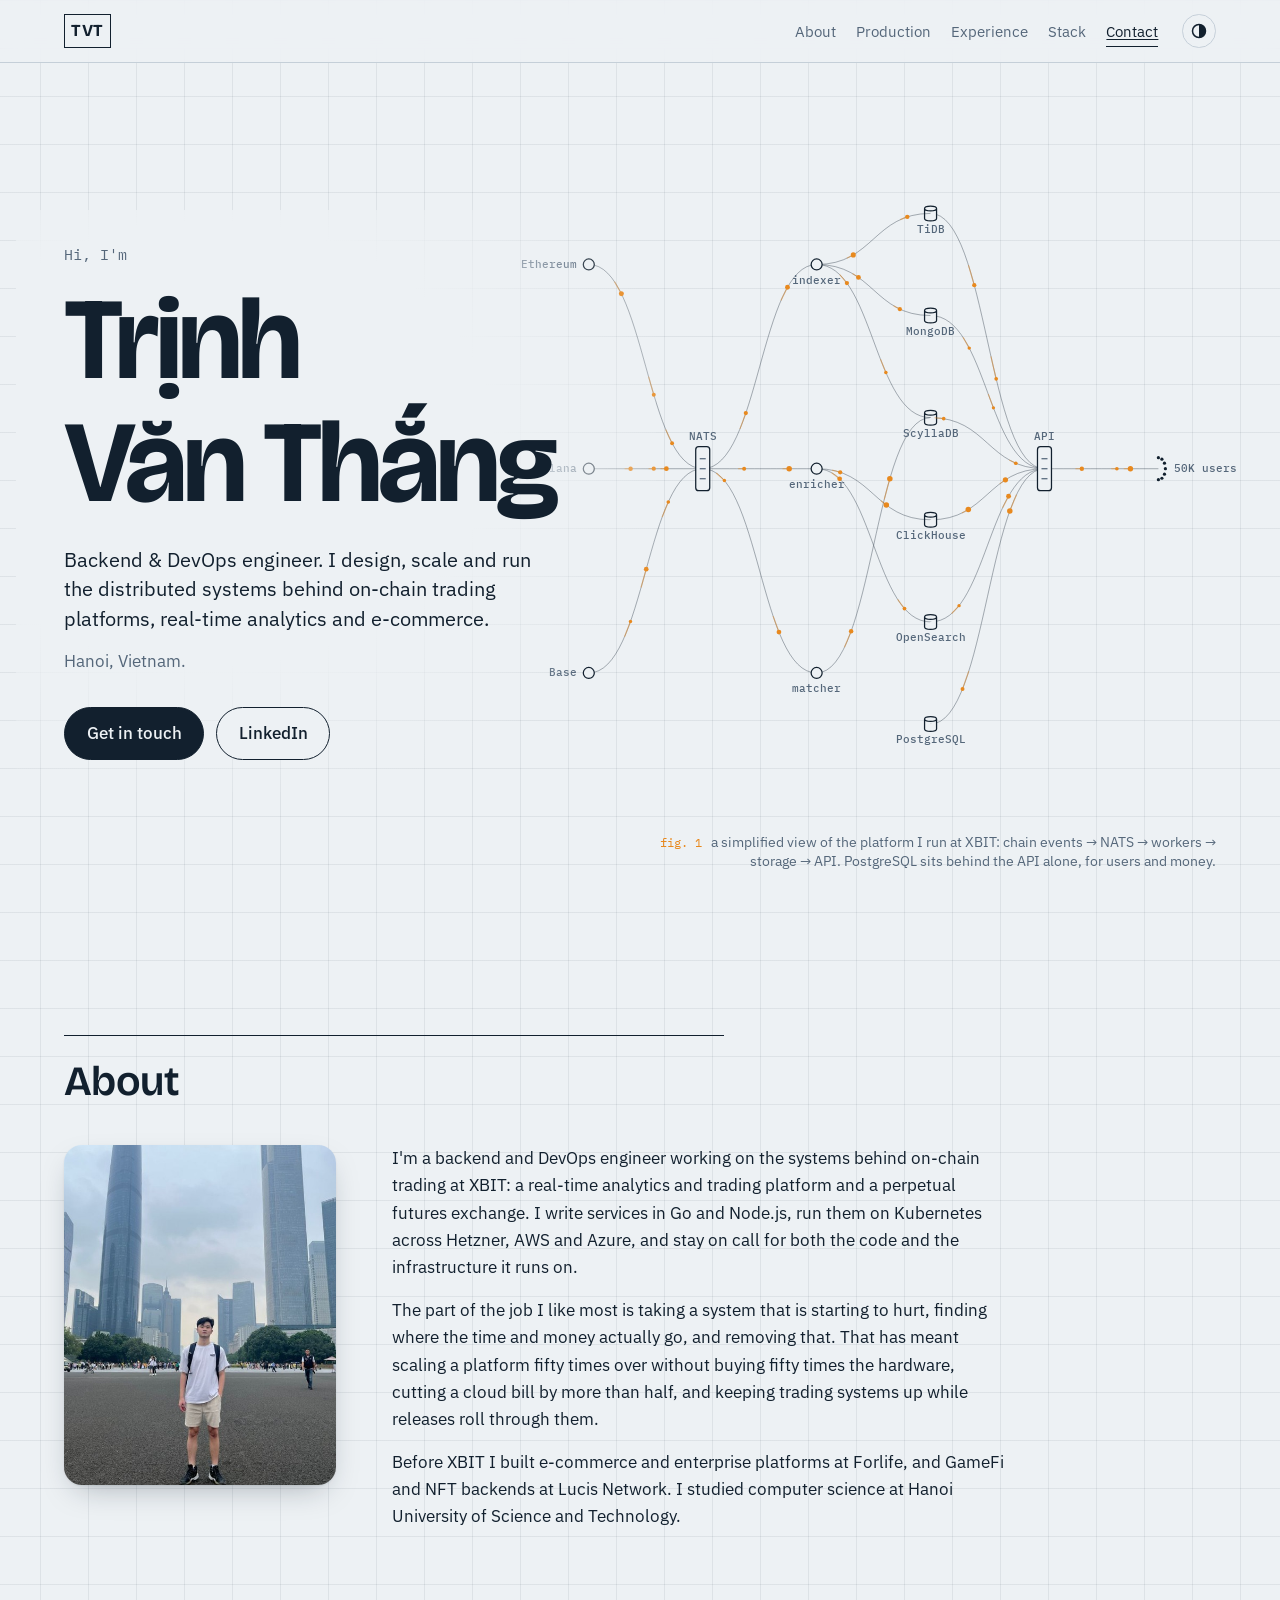
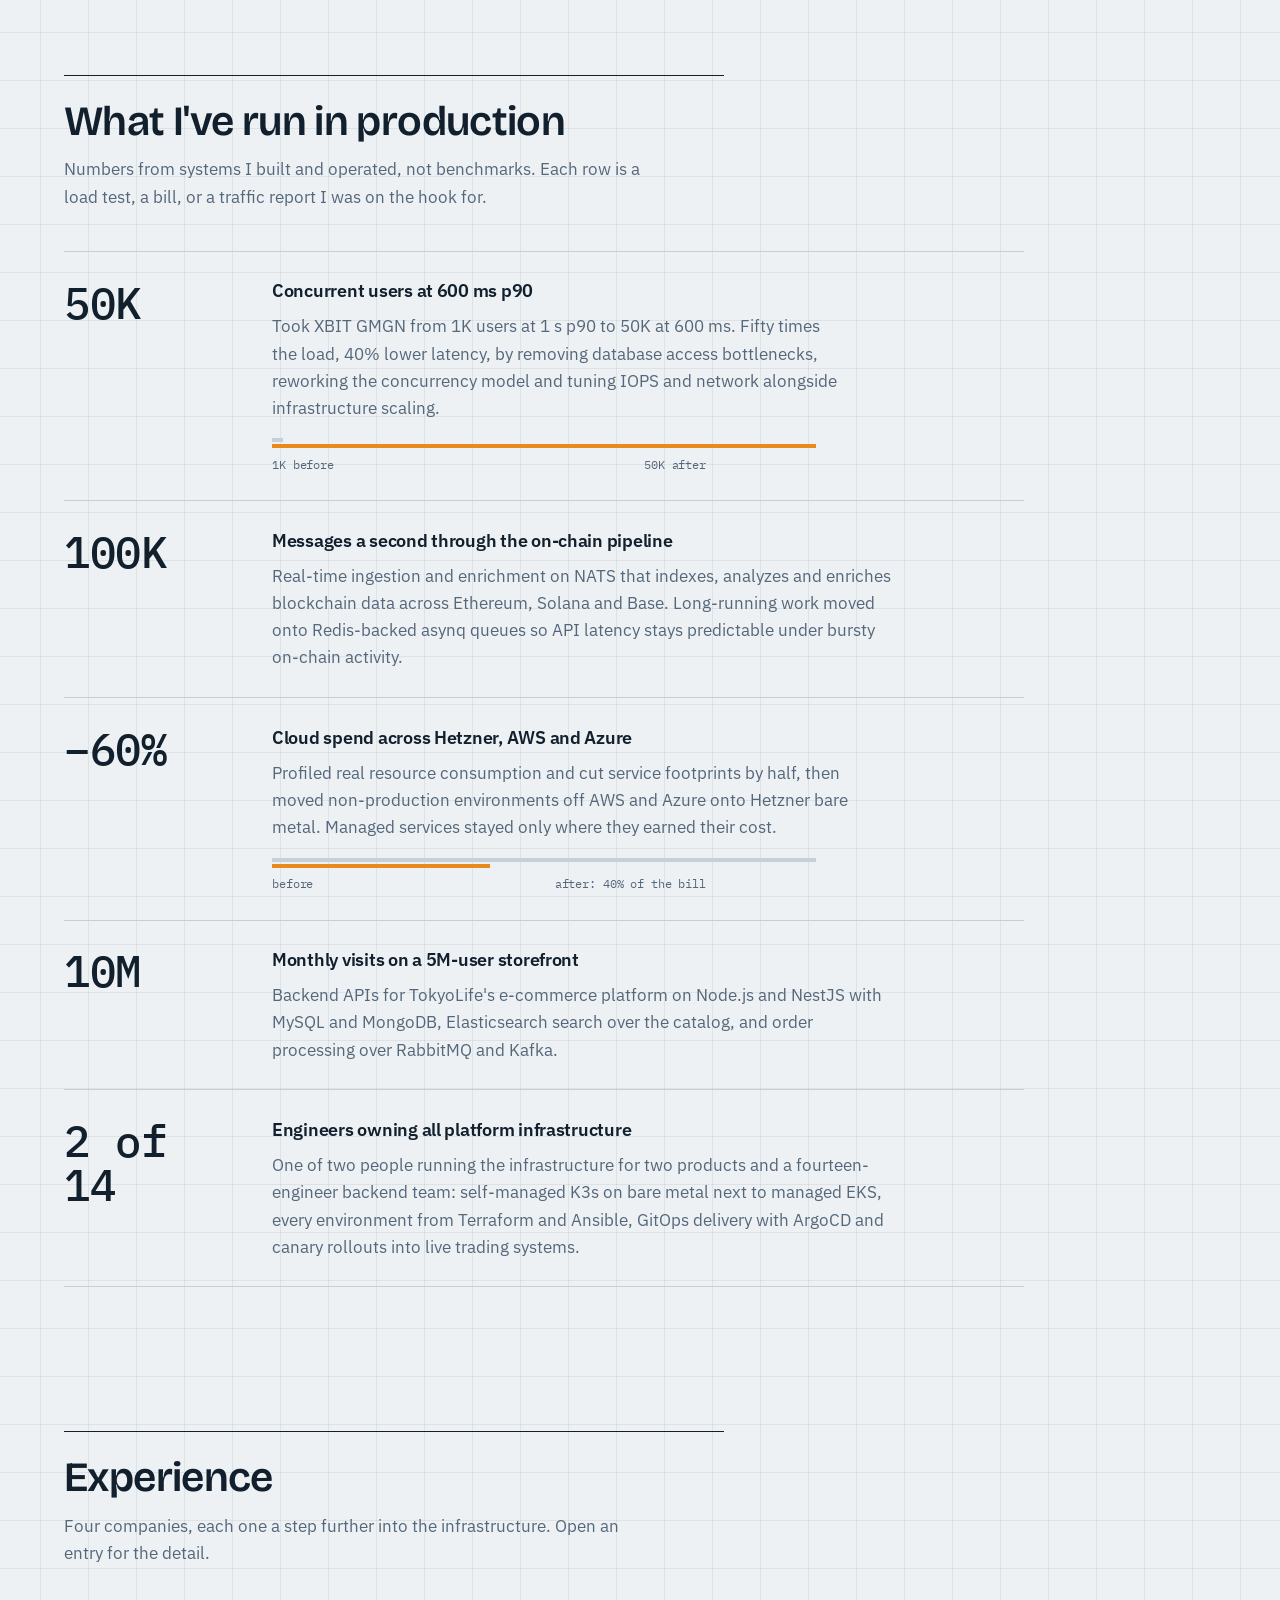
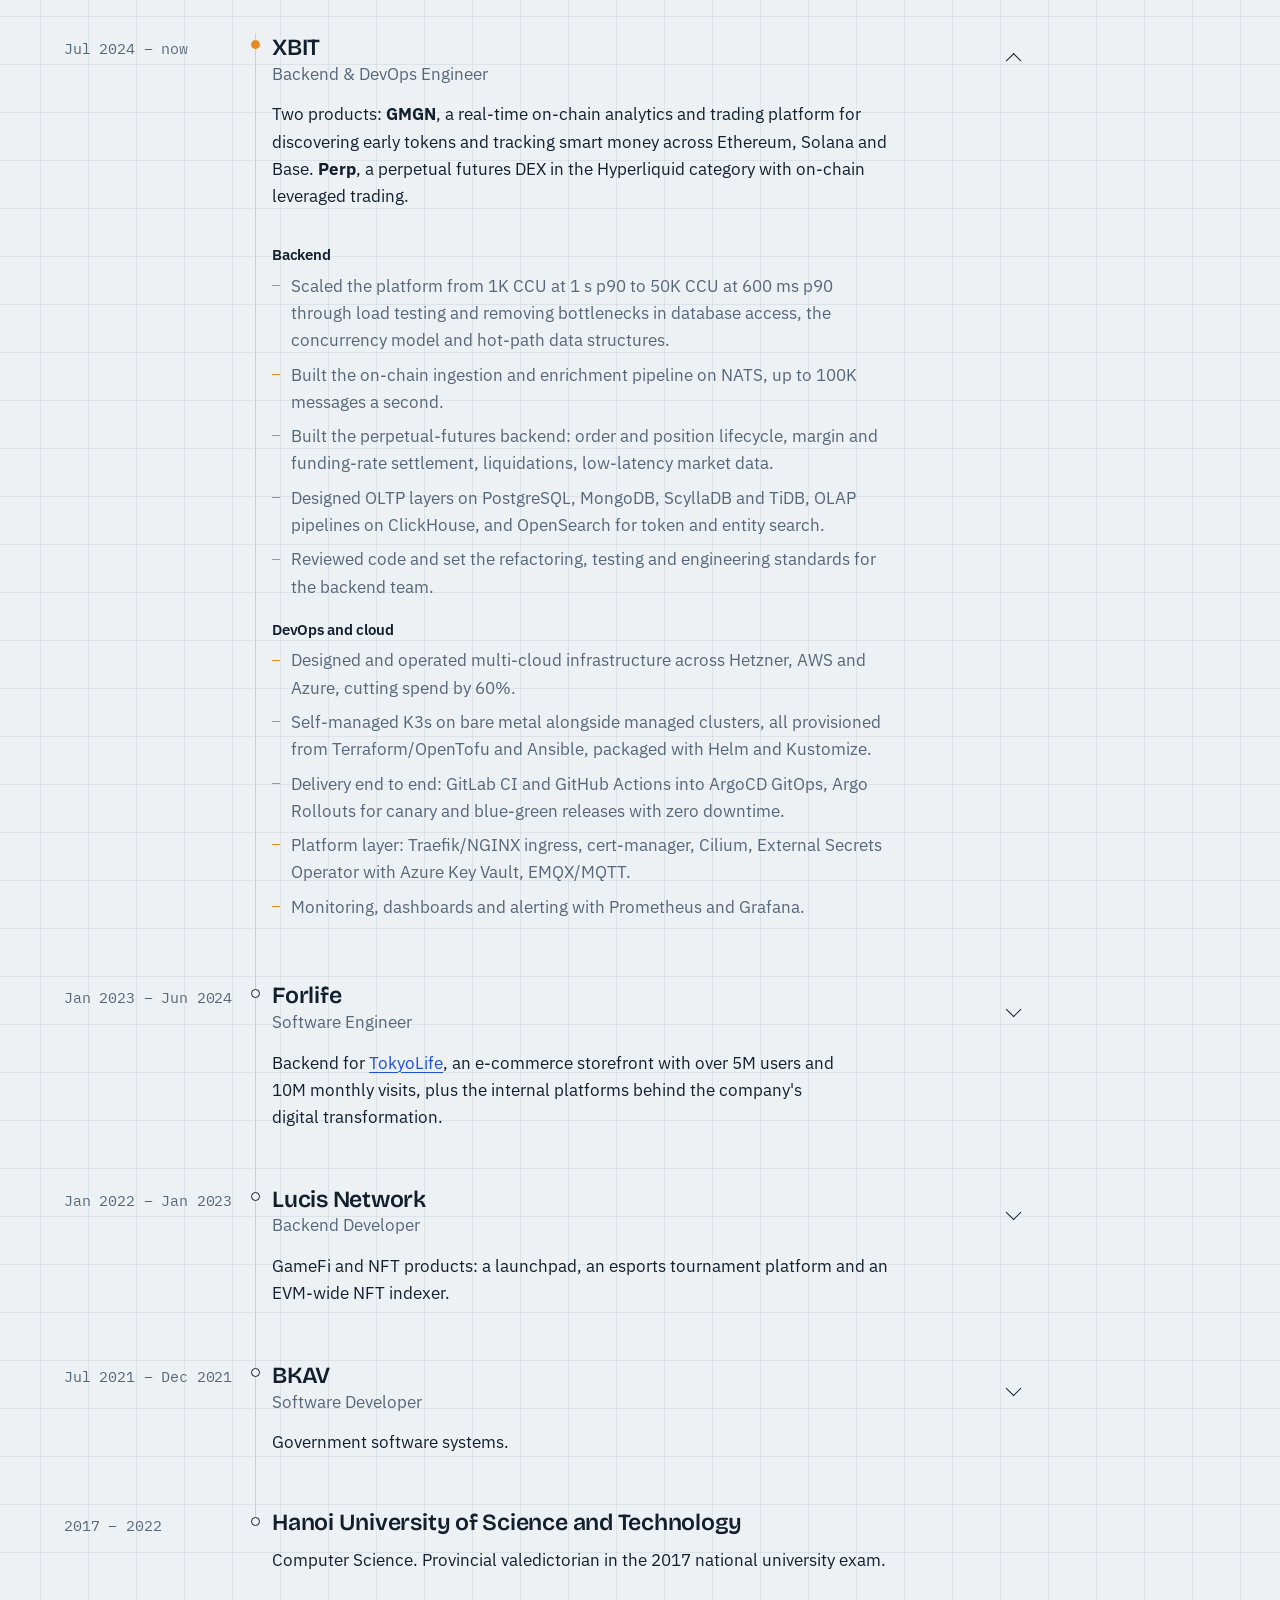
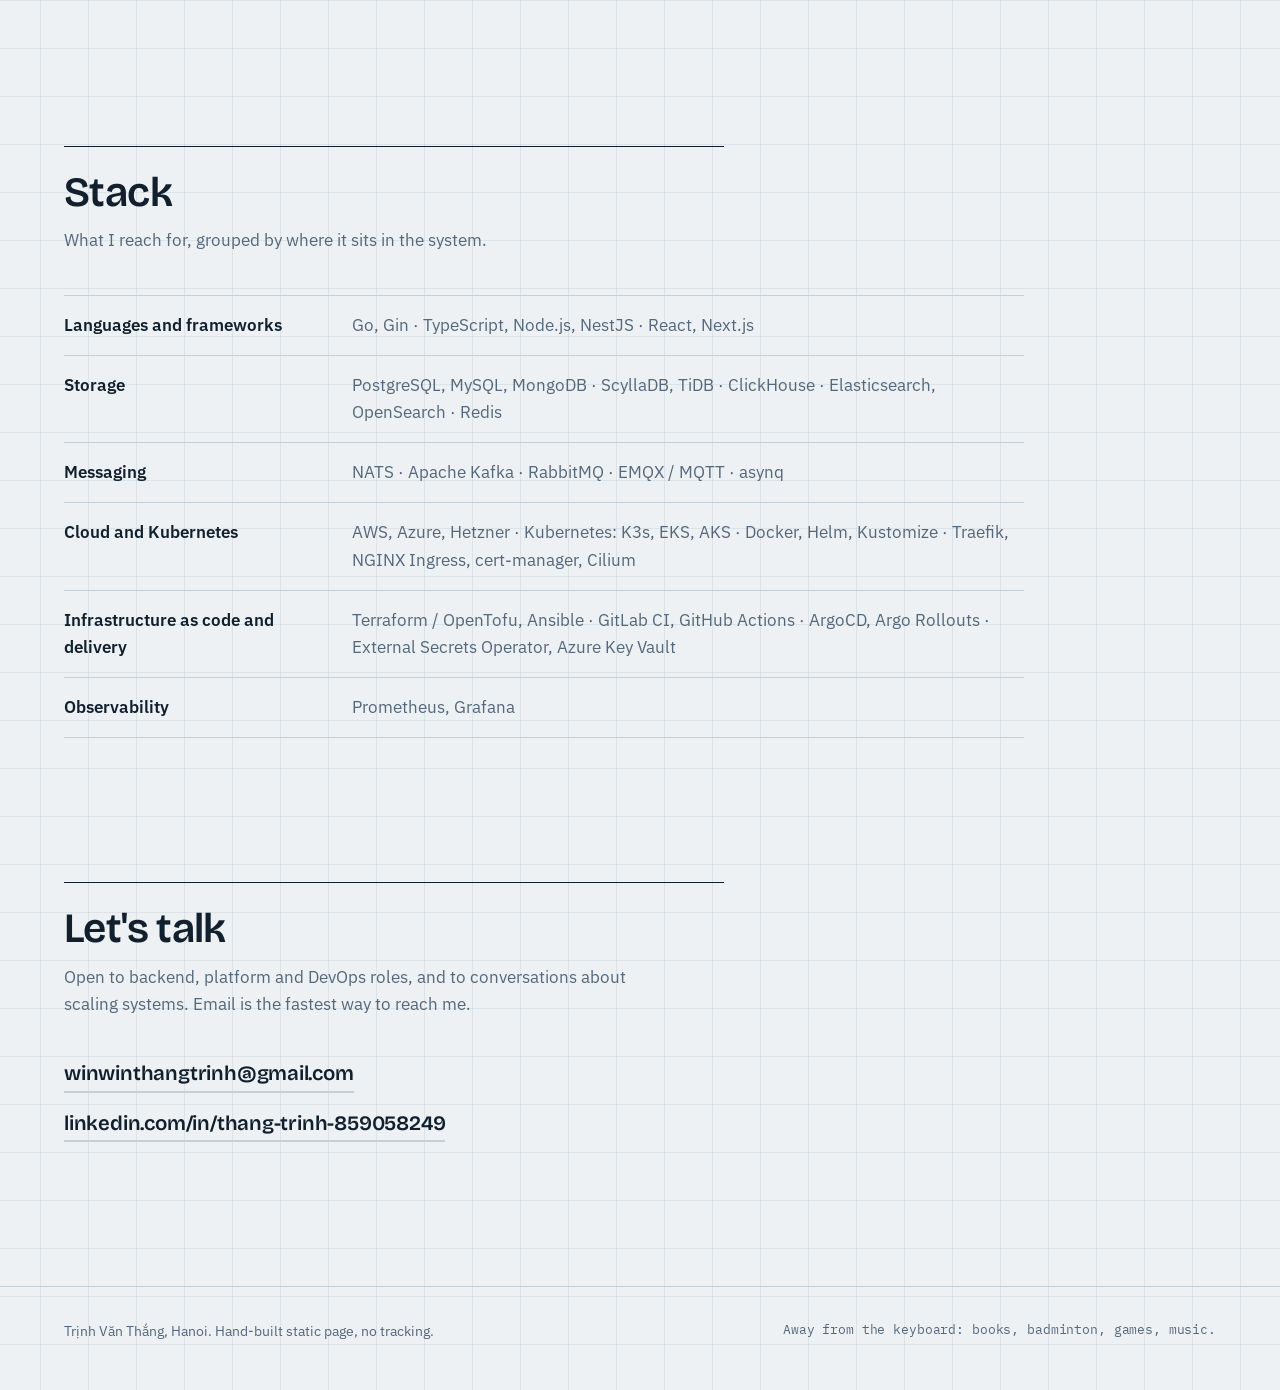
==== commit 26b2f6b1: "Portrait: drop caption and register marks, rounded with soft shadow" ====
--- a/index.html
+++ b/index.html
@@ -89,10 +89,9 @@
         <h2>About</h2>
       </div>
       <div class="about-grid">
-        <figure class="portrait">
+        <div class="portrait">
           <img src="assets/portrait.jpg" alt="Trịnh Văn Thắng standing in a city square with skyscrapers behind" width="640" height="640" loading="lazy" decoding="async">
-          <figcaption><span class="mono">fig. 0</span> the engineer, off duty</figcaption>
-        </figure>
+        </div>
         <div class="about-text">
           <p>I'm a backend and DevOps engineer working on the systems behind on-chain trading at XBIT: a real-time analytics and trading platform and a perpetual futures exchange. I write services in Go and Node.js, run them on Kubernetes across Hetzner, AWS and Azure, and stay on call for both the code and the infrastructure it runs on.</p>
           <p>The part of the job I like most is taking a system that is starting to hurt, finding where the time and money actually go, and removing that. That has meant scaling a platform fifty times over without buying fifty times the hardware, cutting a cloud bill by more than half, and keeping trading systems up while releases roll through them.</p>
--- a/styles.css
+++ b/styles.css
@@ -327,7 +327,7 @@
    ------------------------------------------------------------------ */
 .about-grid {
   display: grid;
-  grid-template-columns: minmax(12rem, 16rem) minmax(0, 1fr);
+  grid-template-columns: minmax(13rem, 17rem) minmax(0, 1fr);
   gap: 2rem 3.5rem;
   align-items: start;
   max-width: 60rem;
@@ -335,7 +335,7 @@
 .about-text { max-width: 62ch; display: grid; gap: 1rem; }
 .about-text p { text-wrap: pretty; }
 
-/* the photo is mounted like a figure on the drawing: framed, register marks at the corners */
+/* the photo: rounded, full color, lifted off the page with a soft shadow */
 .portrait {
   position: relative; margin: 0;
   opacity: 0; transform: translateY(10px);
@@ -345,27 +345,24 @@
 .portrait img {
   display: block; width: 100%; height: auto;
   aspect-ratio: 4 / 5; object-fit: cover; object-position: 50% 78%;
-  border: 1.5px solid var(--ink);
-  filter: saturate(0.55) contrast(1.02);
-  transition: filter 500ms ease;
-}
-.portrait:hover img { filter: none; }
-.portrait::before, .portrait::after {
-  content: ""; position: absolute; width: 14px; height: 14px;
-  border: 1.5px solid var(--hot); pointer-events: none;
-}
-.portrait::before { left: -7px; top: -7px; border-right: 0; border-bottom: 0; }
-.portrait::after  { right: -7px; bottom: 32px; border-left: 0; border-top: 0; }
-.portrait figcaption {
-  margin-top: 0.6rem; color: var(--ink-soft); font-size: 0.85rem;
-}
-.portrait figcaption .mono { color: var(--hot); margin-right: 0.4rem; }
+  border-radius: 18px;
+  box-shadow:
+    0 1px 2px rgba(18, 32, 46, 0.08),
+    0 12px 32px -12px rgba(18, 32, 46, 0.35);
+  transition: transform 500ms cubic-bezier(.2,.7,.2,1), box-shadow 500ms ease;
+}
+.portrait:hover img {
+  transform: translateY(-4px);
+  box-shadow:
+    0 2px 4px rgba(18, 32, 46, 0.08),
+    0 24px 48px -16px rgba(18, 32, 46, 0.45);
+}
 .about-text { opacity: 0; transform: translateY(10px); transition: opacity 600ms ease 150ms, transform 600ms cubic-bezier(.2,.7,.2,1) 150ms; }
 .about-grid.in-view .about-text { opacity: 1; transform: none; }
 
 @media (max-width: 720px) {
   .about-grid { grid-template-columns: 1fr; }
-  .portrait { max-width: 16rem; }
+  .portrait { max-width: 17rem; }
 }
 
 /* ------------------------------------------------------------------
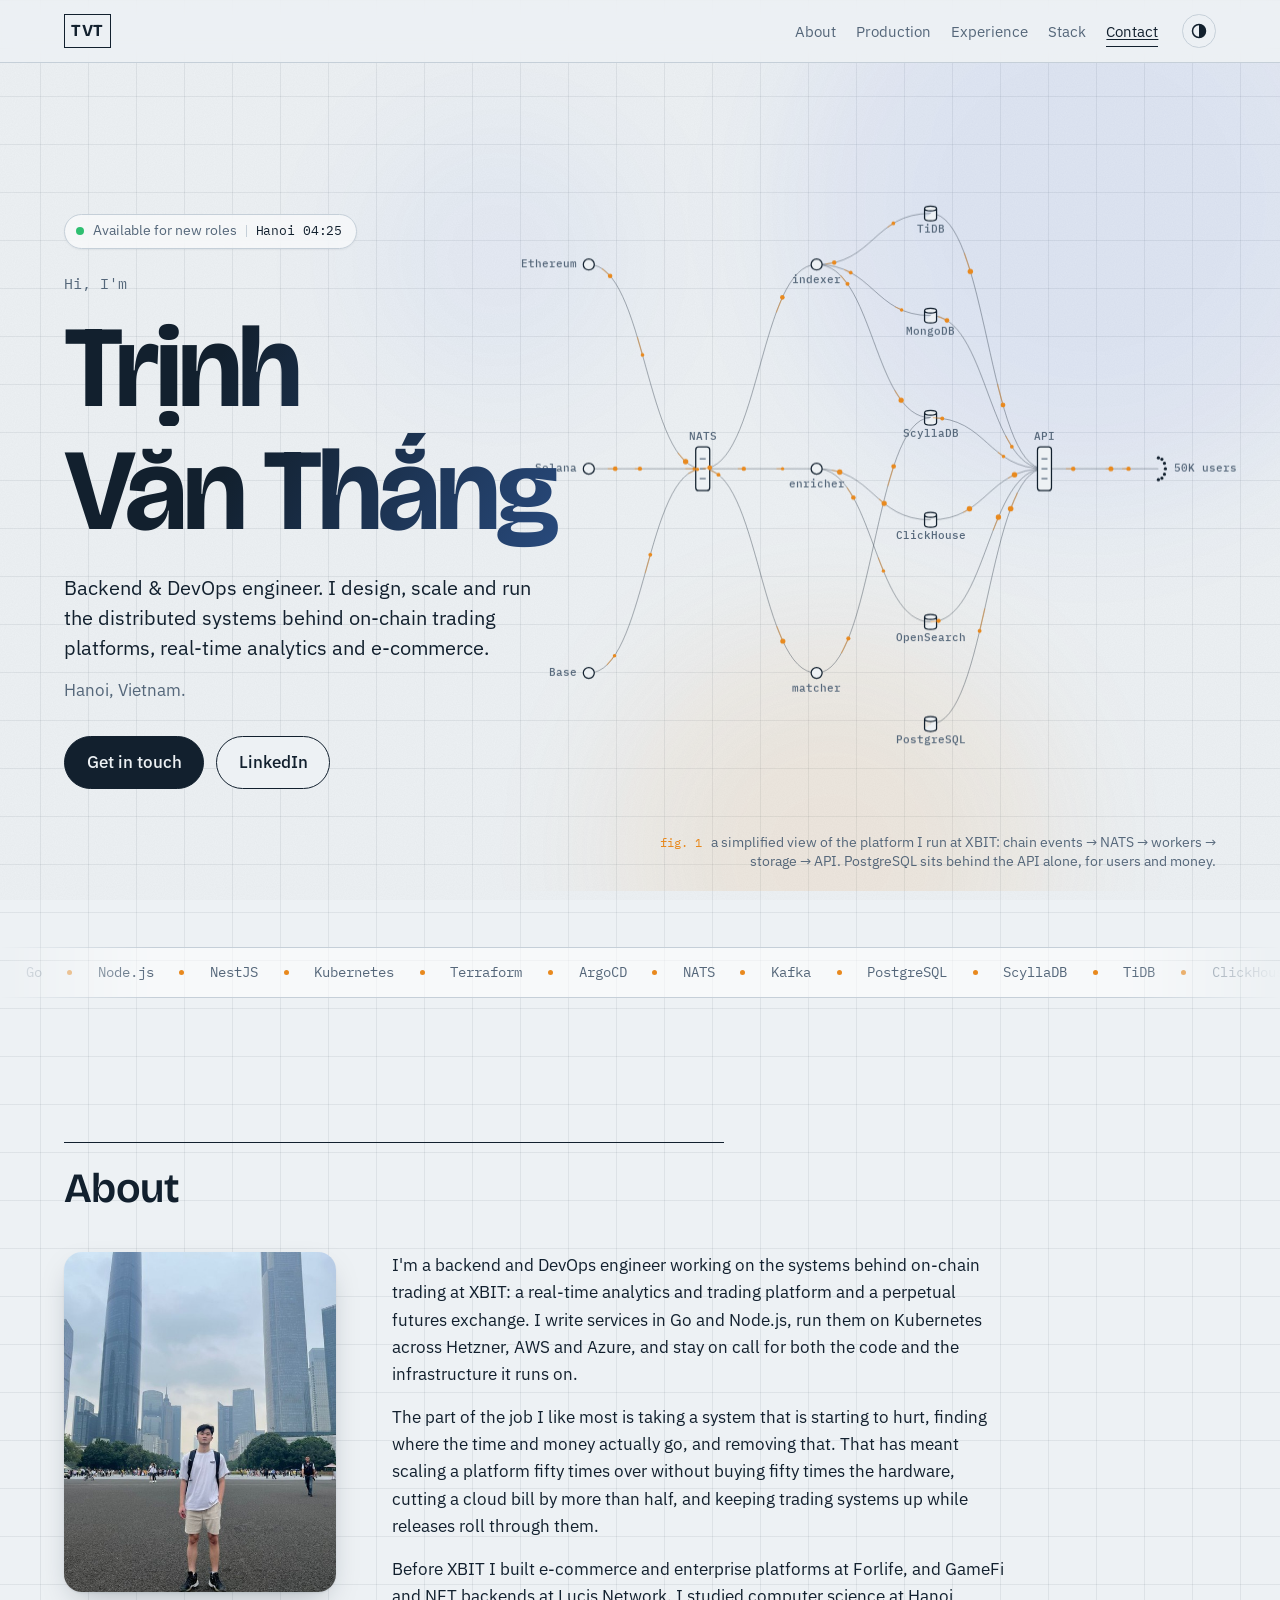
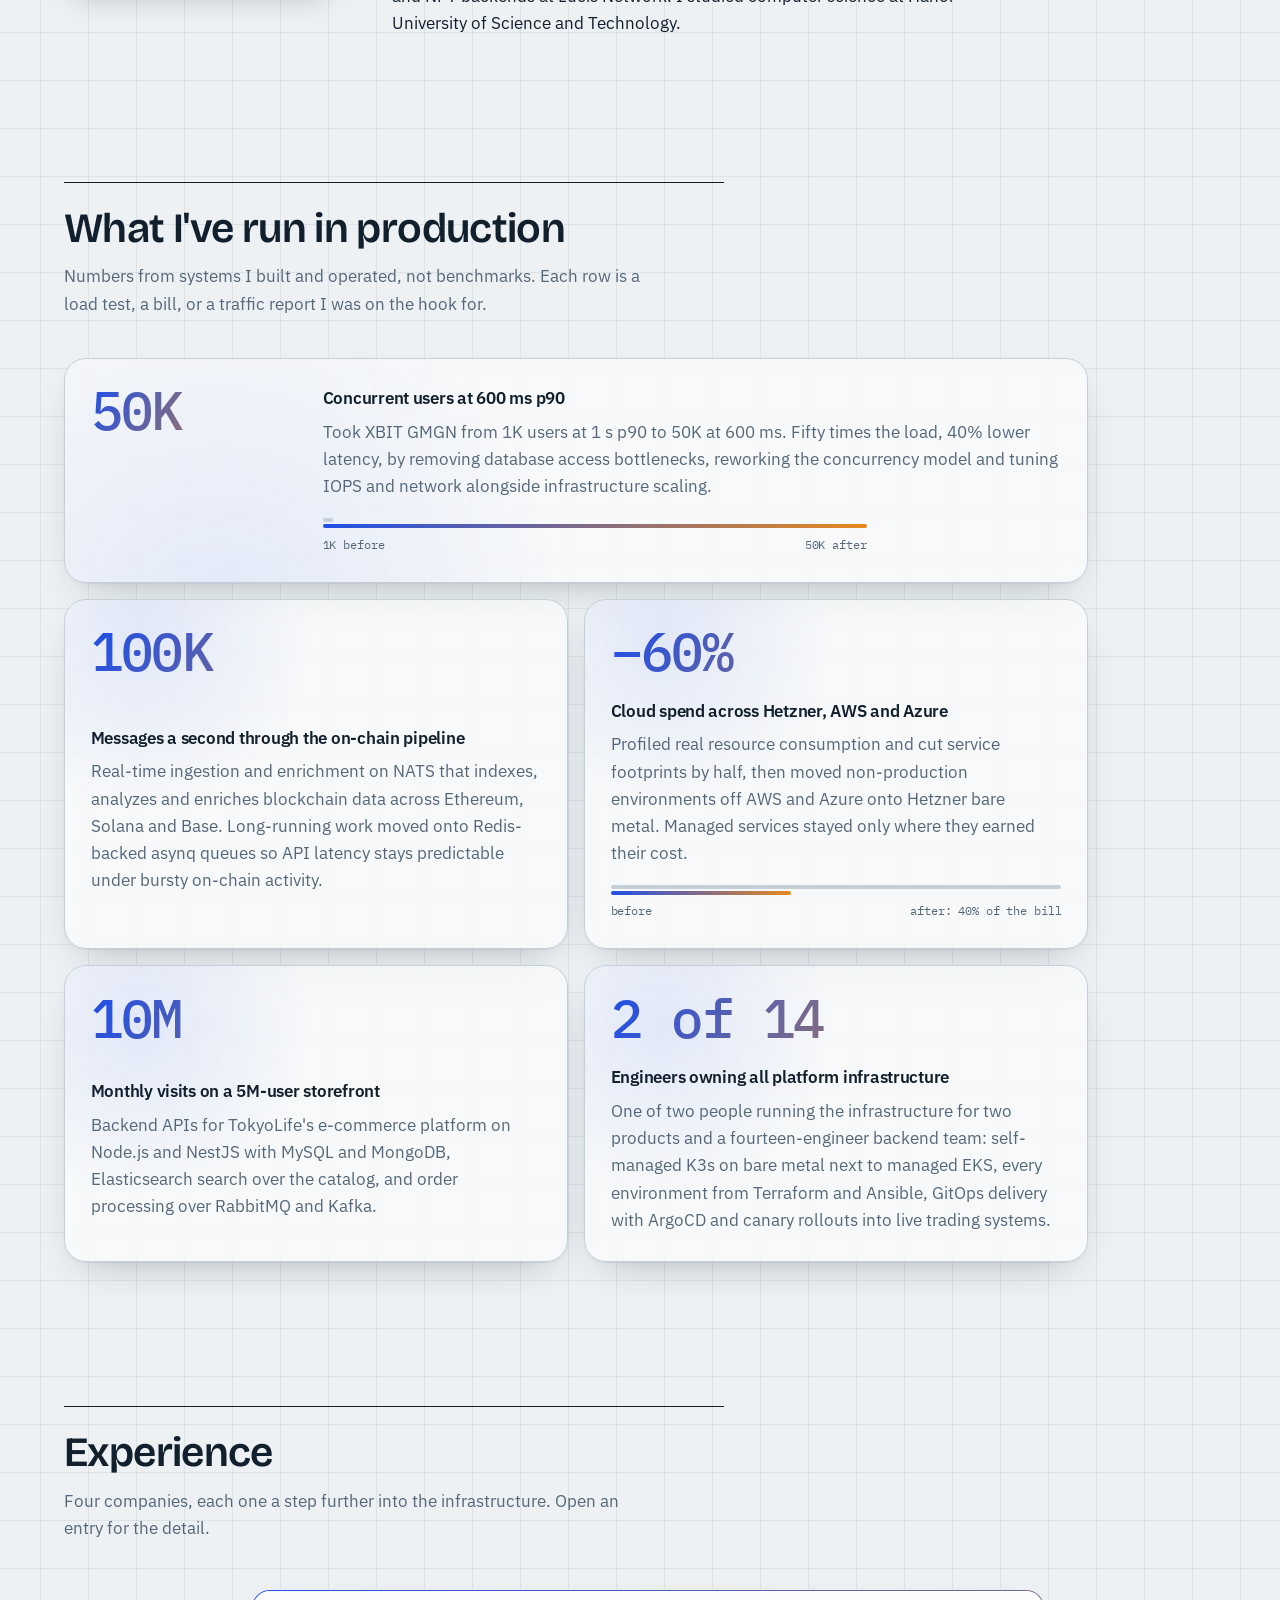
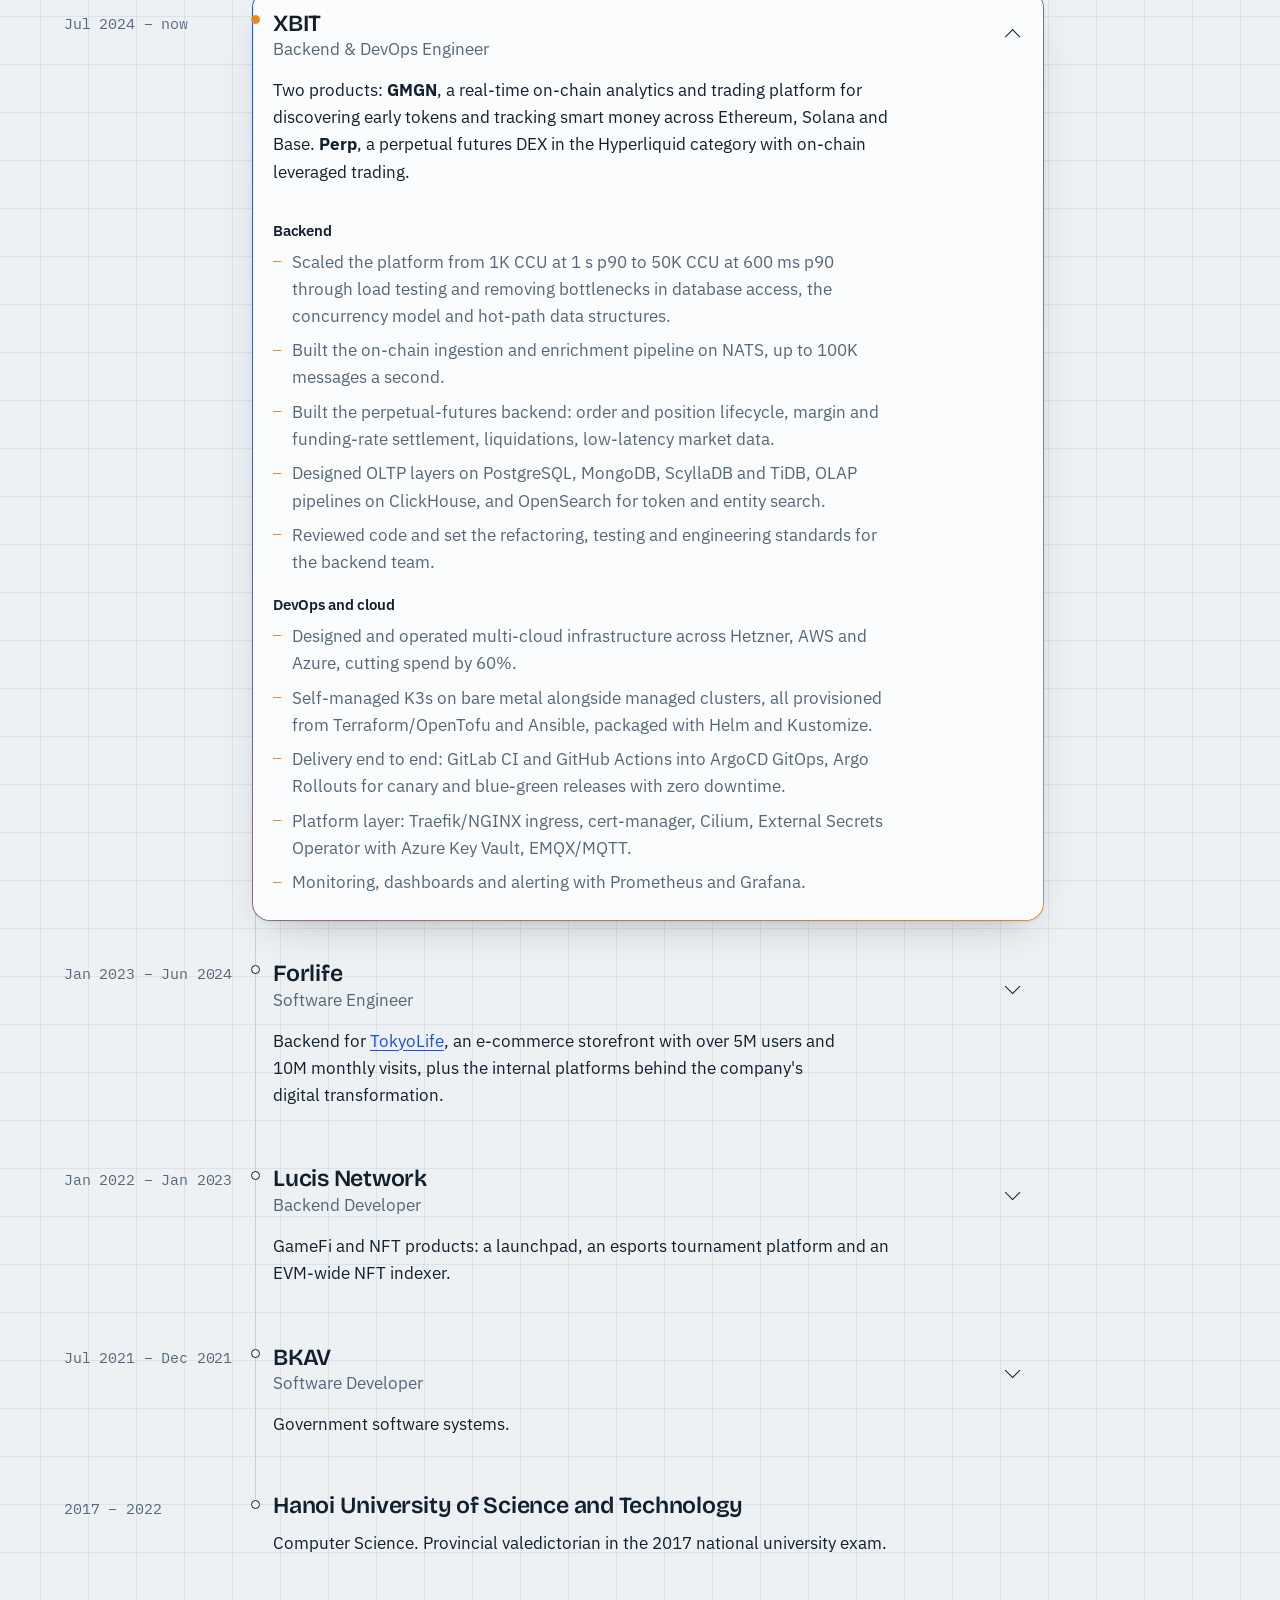
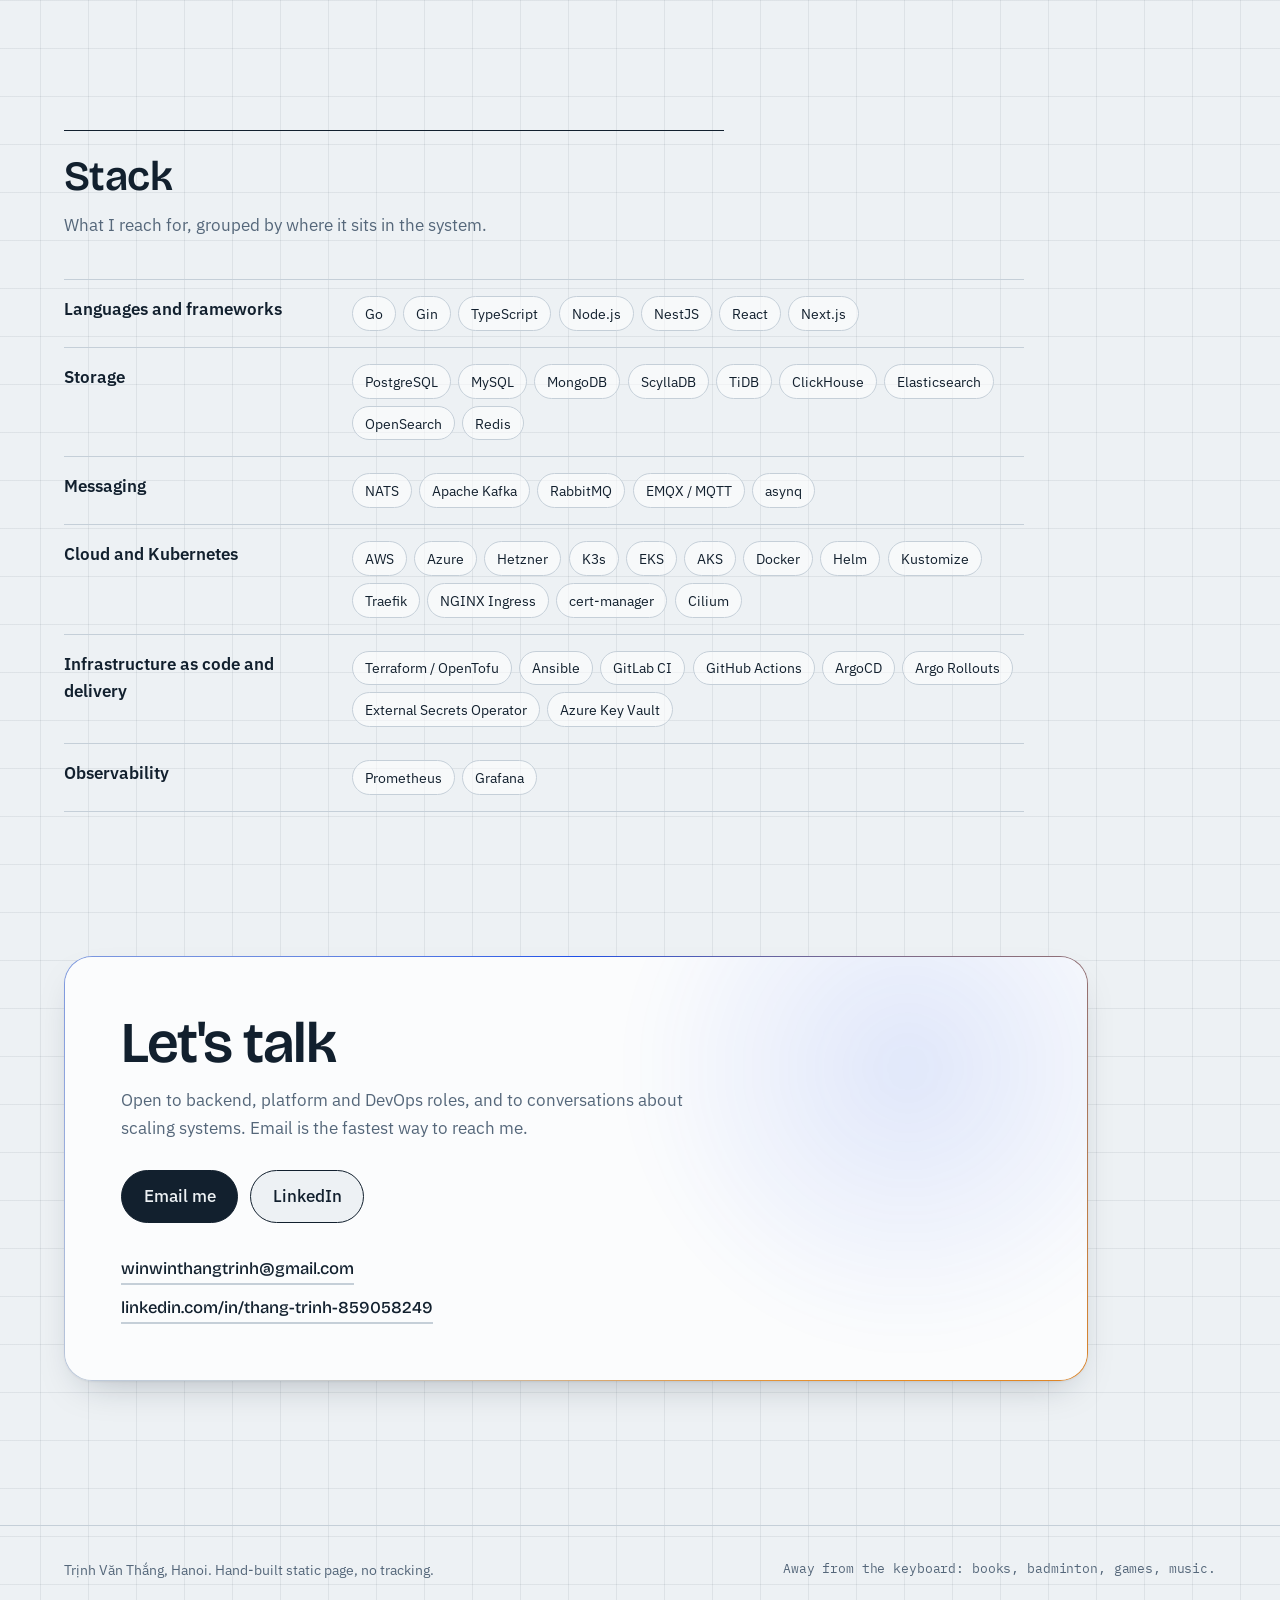
==== commit 097ce582: "Richer visuals: glass bento, orbs, grain, pointer torch, ticker, status pill, chips, contact panel" ====
--- a/index.html
+++ b/index.html
@@ -45,6 +45,7 @@
 </head>
 <body>
   <script>document.documentElement.classList.remove("no-js");</script>
+  <div class="spotlight" aria-hidden="true"></div>
   <a class="skip" href="#main">Skip to content</a>
 
   <header class="top">
@@ -67,8 +68,10 @@
   <main id="main">
     <!-- ============ HERO ============ -->
     <section class="hero" id="top">
+      <div class="orbs" aria-hidden="true"><span class="orb orb-a"></span><span class="orb orb-b"></span><span class="orb orb-c"></span></div>
       <canvas class="schematic" id="schematic" aria-hidden="true"></canvas>
       <div class="hero-copy">
+        <p class="status"><span class="status-dot" aria-hidden="true"></span>Available for new roles<span class="status-sep" aria-hidden="true"></span><span class="mono" id="hanoi-time" title="Local time in Hanoi">Hanoi</span></p>
         <p class="hello">Hi, I'm</p>
         <h1 class="name"><span class="line"><span>Trịnh</span></span><span class="line"><span>Văn Thắng</span></span></h1>
         <p class="role">Backend &amp; DevOps engineer. I design, scale and run the distributed systems behind on-chain trading platforms, real-time analytics and e-commerce.</p>
@@ -83,6 +86,14 @@
       </p>
     </section>
 
+    <!-- ============ TICKER ============ -->
+    <div class="ticker" aria-hidden="true">
+      <div class="ticker-track">
+        <span>Go</span><span>Node.js</span><span>NestJS</span><span>Kubernetes</span><span>Terraform</span><span>ArgoCD</span><span>NATS</span><span>Kafka</span><span>PostgreSQL</span><span>ScyllaDB</span><span>TiDB</span><span>ClickHouse</span><span>MongoDB</span><span>OpenSearch</span><span>Redis</span><span>Hetzner</span><span>AWS</span><span>Azure</span><span>Prometheus</span><span>Grafana</span>
+        <span>Go</span><span>Node.js</span><span>NestJS</span><span>Kubernetes</span><span>Terraform</span><span>ArgoCD</span><span>NATS</span><span>Kafka</span><span>PostgreSQL</span><span>ScyllaDB</span><span>TiDB</span><span>ClickHouse</span><span>MongoDB</span><span>OpenSearch</span><span>Redis</span><span>Hetzner</span><span>AWS</span><span>Azure</span><span>Prometheus</span><span>Grafana</span>
+      </div>
+    </div>
+
     <!-- ============ ABOUT ============ -->
     <section class="section about" id="about">
       <div class="section-head">
@@ -108,7 +119,7 @@
       </div>
 
       <ol class="figures">
-        <li class="figure" style="--pct: 100">
+        <li class="figure figure-wide" style="--pct: 100">
           <div class="figure-num mono"><span data-count="50" data-suffix="K">50K</span></div>
           <div class="figure-body">
             <h3>Concurrent users at 600 ms p90</h3>
@@ -269,41 +280,46 @@
       <dl class="stack">
         <div class="stack-row">
           <dt>Languages and frameworks</dt>
-          <dd>Go, Gin · TypeScript, Node.js, NestJS · React, Next.js</dd>
+          <dd><span class="chip">Go</span><span class="chip">Gin</span><span class="chip">TypeScript</span><span class="chip">Node.js</span><span class="chip">NestJS</span><span class="chip">React</span><span class="chip">Next.js</span></dd>
         </div>
         <div class="stack-row">
           <dt>Storage</dt>
-          <dd>PostgreSQL, MySQL, MongoDB · ScyllaDB, TiDB · ClickHouse · Elasticsearch, OpenSearch · Redis</dd>
+          <dd><span class="chip">PostgreSQL</span><span class="chip">MySQL</span><span class="chip">MongoDB</span><span class="chip">ScyllaDB</span><span class="chip">TiDB</span><span class="chip">ClickHouse</span><span class="chip">Elasticsearch</span><span class="chip">OpenSearch</span><span class="chip">Redis</span></dd>
         </div>
         <div class="stack-row">
           <dt>Messaging</dt>
-          <dd>NATS · Apache Kafka · RabbitMQ · EMQX / MQTT · asynq</dd>
+          <dd><span class="chip">NATS</span><span class="chip">Apache Kafka</span><span class="chip">RabbitMQ</span><span class="chip">EMQX / MQTT</span><span class="chip">asynq</span></dd>
         </div>
         <div class="stack-row">
           <dt>Cloud and Kubernetes</dt>
-          <dd>AWS, Azure, Hetzner · Kubernetes: K3s, EKS, AKS · Docker, Helm, Kustomize · Traefik, NGINX Ingress, cert-manager, Cilium</dd>
+          <dd><span class="chip">AWS</span><span class="chip">Azure</span><span class="chip">Hetzner</span><span class="chip">K3s</span><span class="chip">EKS</span><span class="chip">AKS</span><span class="chip">Docker</span><span class="chip">Helm</span><span class="chip">Kustomize</span><span class="chip">Traefik</span><span class="chip">NGINX Ingress</span><span class="chip">cert-manager</span><span class="chip">Cilium</span></dd>
         </div>
         <div class="stack-row">
           <dt>Infrastructure as code and delivery</dt>
-          <dd>Terraform / OpenTofu, Ansible · GitLab CI, GitHub Actions · ArgoCD, Argo Rollouts · External Secrets Operator, Azure Key Vault</dd>
+          <dd><span class="chip">Terraform / OpenTofu</span><span class="chip">Ansible</span><span class="chip">GitLab CI</span><span class="chip">GitHub Actions</span><span class="chip">ArgoCD</span><span class="chip">Argo Rollouts</span><span class="chip">External Secrets Operator</span><span class="chip">Azure Key Vault</span></dd>
         </div>
         <div class="stack-row">
           <dt>Observability</dt>
-          <dd>Prometheus, Grafana</dd>
+          <dd><span class="chip">Prometheus</span><span class="chip">Grafana</span></dd>
         </div>
       </dl>
     </section>
 
     <!-- ============ CONTACT ============ -->
     <section class="section contact" id="contact">
-      <div class="section-head">
+      <div class="contact-panel">
+        <div class="contact-glow" aria-hidden="true"></div>
         <h2>Let's talk</h2>
         <p class="lede">Open to backend, platform and DevOps roles, and to conversations about scaling systems. Email is the fastest way to reach me.</p>
-      </div>
-      <ul class="contact-list">
-        <li><a class="contact-link" href="mailto:winwinthangtrinh@gmail.com">winwinthangtrinh@gmail.com</a></li>
-        <li><a class="contact-link" href="https://www.linkedin.com/in/thang-trinh-859058249/" rel="me noopener" target="_blank">linkedin.com/in/thang-trinh-859058249</a></li>
-      </ul>
+        <div class="contact-actions">
+          <a class="btn primary" href="mailto:winwinthangtrinh@gmail.com">Email me</a>
+          <a class="btn" href="https://www.linkedin.com/in/thang-trinh-859058249/" rel="me noopener" target="_blank">LinkedIn</a>
+        </div>
+        <ul class="contact-list">
+          <li><a class="contact-link" href="mailto:winwinthangtrinh@gmail.com">winwinthangtrinh@gmail.com</a></li>
+          <li><a class="contact-link" href="https://www.linkedin.com/in/thang-trinh-859058249/" rel="me noopener" target="_blank">linkedin.com/in/thang-trinh-859058249</a></li>
+        </ul>
+      </div>
     </section>
   </main>
 
--- a/styles.css
+++ b/styles.css
@@ -12,6 +12,13 @@
   --signal-soft: rgba(30, 79, 232, 0.12);
   --hot: #E8891E;
   --hot-soft: rgba(232, 137, 30, 0.18);
+  --glass: rgba(255, 255, 255, 0.55);
+  --glass-strong: rgba(255, 255, 255, 0.78);
+  --shadow: 0 1px 2px rgba(18, 32, 46, 0.06), 0 16px 40px -20px rgba(18, 32, 46, 0.35);
+  --shadow-hover: 0 2px 4px rgba(18, 32, 46, 0.06), 0 28px 60px -24px rgba(30, 79, 232, 0.35);
+  --name-grad: linear-gradient(120deg, var(--ink) 30%, #2B4F86 100%);
+  --num-grad: linear-gradient(120deg, var(--signal), var(--hot));
+  --noise-alpha: 0.035;
 
   --font-display: "Bricolage Grotesque", "Helvetica Neue", Arial, sans-serif;
   --font-body: "IBM Plex Sans", "Segoe UI", Roboto, Helvetica, Arial, sans-serif;
@@ -35,6 +42,12 @@
   --signal-soft: rgba(108, 140, 255, 0.16);
   --hot: #F2A44A;
   --hot-soft: rgba(242, 164, 74, 0.2);
+  --glass: rgba(20, 34, 50, 0.55);
+  --glass-strong: rgba(20, 34, 50, 0.8);
+  --shadow: 0 1px 2px rgba(0, 0, 0, 0.3), 0 16px 40px -20px rgba(0, 0, 0, 0.7);
+  --shadow-hover: 0 2px 4px rgba(0, 0, 0, 0.3), 0 28px 60px -24px rgba(108, 140, 255, 0.45);
+  --name-grad: linear-gradient(120deg, #F2F6FA 25%, #9DB6FF 100%);
+  --noise-alpha: 0.06;
   color-scheme: dark;
 }
 
@@ -50,6 +63,12 @@
     --signal-soft: rgba(108, 140, 255, 0.16);
     --hot: #F2A44A;
     --hot-soft: rgba(242, 164, 74, 0.2);
+    --glass: rgba(20, 34, 50, 0.55);
+    --glass-strong: rgba(20, 34, 50, 0.8);
+    --shadow: 0 1px 2px rgba(0, 0, 0, 0.3), 0 16px 40px -20px rgba(0, 0, 0, 0.7);
+    --shadow-hover: 0 2px 4px rgba(0, 0, 0, 0.3), 0 28px 60px -24px rgba(108, 140, 255, 0.45);
+    --name-grad: linear-gradient(120deg, #F2F6FA 25%, #9DB6FF 100%);
+    --noise-alpha: 0.06;
     color-scheme: dark;
   }
 }
@@ -78,7 +97,33 @@
     linear-gradient(90deg, var(--grid) 1px, transparent 1px);
   background-size: 48px 48px;
   background-position: center top;
-}
+  isolation: isolate;
+  --mx: 50vw; --my: 30vh;
+}
+/* paper grain */
+body::before {
+  content: ""; position: fixed; inset: 0; z-index: -2; pointer-events: none;
+  opacity: var(--noise-alpha);
+  background-image: url("data:image/svg+xml;utf8,<svg xmlns='http://www.w3.org/2000/svg' width='160' height='160'><filter id='n'><feTurbulence type='fractalNoise' baseFrequency='.9' numOctaves='2' stitchTiles='stitch'/><feColorMatrix values='0 0 0 0 0  0 0 0 0 0  0 0 0 0 0  0 0 0 .8 0'/></filter><rect width='100%' height='100%' filter='url(%23n)'/></svg>");
+  background-size: 160px 160px;
+}
+/* a soft torch follows the pointer and lights the grid under it */
+.spotlight {
+  position: fixed; inset: 0; z-index: -1; pointer-events: none;
+  background: radial-gradient(520px circle at var(--mx) var(--my), var(--signal-soft), transparent 70%);
+  opacity: 0; transition: opacity 600ms ease;
+}
+.spotlight::after {
+  content: ""; position: absolute; inset: 0;
+  background-image:
+    linear-gradient(color-mix(in srgb, var(--signal) 35%, transparent) 1px, transparent 1px),
+    linear-gradient(90deg, color-mix(in srgb, var(--signal) 35%, transparent) 1px, transparent 1px);
+  background-size: 48px 48px; background-position: center top;
+  -webkit-mask-image: radial-gradient(260px circle at var(--mx) var(--my), #000, transparent 100%);
+          mask-image: radial-gradient(260px circle at var(--mx) var(--my), #000, transparent 100%);
+}
+body.has-pointer .spotlight { opacity: 1; }
+@media (hover: none) { .spotlight { display: none; } }
 
 a { color: var(--signal); text-decoration-thickness: 1px; text-underline-offset: 0.15em; }
 a:hover { text-decoration-thickness: 2px; }
@@ -178,6 +223,40 @@
   position: absolute; inset: 0; width: 100%; height: 100%;
   z-index: 0; display: block;
 }
+/* ambient light behind the drawing */
+.orbs { position: absolute; inset: 0; z-index: -1; overflow: hidden; pointer-events: none; }
+.orb {
+  position: absolute; border-radius: 50%; filter: blur(70px); opacity: 0.55;
+  will-change: transform;
+  animation: drift 26s ease-in-out infinite alternate;
+}
+.orb-a { width: 46vw; height: 46vw; right: -8vw; top: -12vw; background: var(--signal-soft); }
+.orb-b { width: 34vw; height: 34vw; right: 18vw; bottom: -14vw; background: var(--hot-soft); animation-delay: -9s; animation-duration: 32s; }
+.orb-c { width: 22vw; height: 22vw; left: 28vw; top: 4vw; background: var(--signal-soft); opacity: 0.35; animation-delay: -18s; animation-duration: 38s; }
+@keyframes drift {
+  from { transform: translate3d(0, 0, 0) scale(1); }
+  to   { transform: translate3d(-6vw, 5vw, 0) scale(1.12); }
+}
+
+.status {
+  display: inline-flex; align-items: center; gap: 0.55rem;
+  padding: 0.35rem 0.85rem 0.35rem 0.7rem; margin-bottom: 1.4rem;
+  border: 1px solid var(--rule); border-radius: 999px;
+  background: var(--glass); backdrop-filter: blur(8px); -webkit-backdrop-filter: blur(8px);
+  font-size: 0.85rem; color: var(--ink-soft); box-shadow: var(--shadow);
+}
+.status-dot {
+  width: 8px; height: 8px; border-radius: 50%; background: #2FBF71;
+  box-shadow: 0 0 0 0 rgba(47, 191, 113, 0.5);
+  animation: beacon 2.2s ease-out infinite;
+}
+@keyframes beacon {
+  0%   { box-shadow: 0 0 0 0 rgba(47, 191, 113, 0.55); }
+  70%  { box-shadow: 0 0 0 8px rgba(47, 191, 113, 0); }
+  100% { box-shadow: 0 0 0 0 rgba(47, 191, 113, 0); }
+}
+.status-sep { width: 1px; height: 0.9em; background: var(--rule); }
+.status .mono { font-size: 0.8rem; color: var(--ink); font-variant-numeric: tabular-nums; }
 .hero-copy {
   position: relative; z-index: 1;
   max-width: 34rem;
@@ -187,6 +266,7 @@
   animation: rise 800ms cubic-bezier(.2,.7,.2,1) both;
   animation-delay: var(--d, 0ms);
 }
+.hero-copy .status  { --d: 0ms; }
 .hero-copy .hello   { --d: 80ms; }
 .hero-copy .name    { --d: 180ms; }
 .hero-copy .role    { --d: 420ms; }
@@ -219,6 +299,12 @@
   font-variation-settings: "opsz" 96;
   color: var(--ink);
   margin-bottom: 1.5rem;
+}
+.name .line > span {
+  background: var(--name-grad);
+  -webkit-background-clip: text; background-clip: text;
+  -webkit-text-fill-color: transparent; color: transparent;
+  padding-right: 0.06em; /* keep the last glyph's overhang inside the clip */
 }
 .role {
   font-size: clamp(1.1rem, 1.6vw, 1.3rem);
@@ -249,7 +335,8 @@
 .btn:hover::before { transform: none; }
 .btn.primary { background: var(--ink); color: var(--paper); }
 .btn.primary::before { background: var(--signal); }
-.btn.primary:hover { border-color: var(--signal); }
+.btn.primary:hover { border-color: var(--signal); box-shadow: 0 10px 30px -10px var(--signal); }
+.btn { box-shadow: 0 0 0 0 transparent; transition: color 220ms ease, border-color 220ms ease, transform 160ms ease, box-shadow 300ms ease; }
 .btn:active { transform: translateY(0); }
 
 .hero-caption {
@@ -266,13 +353,32 @@
   .hero-caption { order: 3; position: static; text-align: left; margin-top: 0.75rem; max-width: 100%; }
 }
 
-/* the copy sits on a soft paper wash so the drawing never fights the text */
-.hero-copy::before {
-  content: "";
-  position: absolute; inset: -2rem -3rem -2rem -3rem; z-index: -1;
-  background: radial-gradient(ellipse at 30% 40%, var(--paper) 45%, transparent 75%);
-  pointer-events: none;
-}
+/* ------------------------------------------------------------------
+   Ticker
+   ------------------------------------------------------------------ */
+.ticker {
+  margin-top: clamp(2rem, 5vw, 3.5rem);
+  border-top: 1px solid var(--rule); border-bottom: 1px solid var(--rule);
+  background: var(--glass);
+  overflow: hidden;
+  -webkit-mask-image: linear-gradient(90deg, transparent, #000 12%, #000 88%, transparent);
+          mask-image: linear-gradient(90deg, transparent, #000 12%, #000 88%, transparent);
+}
+.ticker-track {
+  display: flex; width: max-content;
+  animation: ticker 48s linear infinite;
+}
+.ticker:hover .ticker-track { animation-play-state: paused; }
+.ticker-track span {
+  display: inline-flex; align-items: center; gap: 1.6rem;
+  padding: 0.85rem 0 0.85rem 1.6rem;
+  font-family: var(--font-mono); font-size: 0.85rem; color: var(--ink-soft);
+  white-space: nowrap;
+}
+.ticker-track span::after {
+  content: ""; width: 5px; height: 5px; border-radius: 50%; background: var(--hot);
+}
+@keyframes ticker { from { transform: translateX(0); } to { transform: translateX(-50%); } }
 
 /* ------------------------------------------------------------------
    Sections
@@ -366,49 +472,66 @@
 }
 
 /* ------------------------------------------------------------------
-   Production figures
-   ------------------------------------------------------------------ */
-.figures { list-style: none; max-width: 60rem; }
+   Production figures: a bento of glass panels
+   ------------------------------------------------------------------ */
+.figures {
+  list-style: none; max-width: 64rem;
+  display: grid; grid-template-columns: repeat(2, minmax(0, 1fr)); gap: 1rem;
+}
 .figure {
-  display: grid;
-  grid-template-columns: minmax(7rem, 11rem) minmax(0, 1fr);
-  gap: 1rem 2rem;
-  padding: 1.6rem 0;
-  border-top: 1px solid var(--rule);
-}
-.figure:last-child { border-bottom: 1px solid var(--rule); }
-.figure { opacity: 0; transform: translateY(10px); transition: opacity 500ms ease, transform 500ms cubic-bezier(.2,.7,.2,1); }
+  position: relative;
+  display: grid; grid-template-columns: 1fr; gap: 0.75rem;
+  padding: 1.6rem 1.6rem 1.7rem;
+  border: 1px solid var(--rule); border-radius: 22px;
+  background: var(--glass);
+  backdrop-filter: blur(10px); -webkit-backdrop-filter: blur(10px);
+  box-shadow: var(--shadow);
+  opacity: 0; transform: translateY(14px);
+  transition: opacity 500ms ease, transform 500ms cubic-bezier(.2,.7,.2,1),
+              border-color 300ms ease, box-shadow 400ms ease;
+  overflow: hidden;
+}
+.figure::before {
+  /* a faint light in the top-left corner of each panel */
+  content: ""; position: absolute; inset: -40% auto auto -20%; width: 70%; aspect-ratio: 1;
+  background: radial-gradient(circle, var(--signal-soft), transparent 70%);
+  pointer-events: none; opacity: 0.8;
+}
 .figure.in-view { opacity: 1; transform: none; }
-.figure-num { transition: color 300ms ease; }
-.figure:hover .figure-num { color: var(--hot); }
+.figure:nth-child(2) { transition-delay: 60ms; }
+.figure:nth-child(3) { transition-delay: 120ms; }
+.figure:nth-child(4) { transition-delay: 180ms; }
+.figure:nth-child(5) { transition-delay: 240ms; }
+.figure:hover { transform: translateY(-4px); border-color: color-mix(in srgb, var(--signal) 45%, var(--rule)); box-shadow: var(--shadow-hover); }
+.figure-wide { grid-column: 1 / -1; grid-template-columns: minmax(8rem, 12rem) minmax(0, 1fr); gap: 1rem 2.5rem; align-items: start; }
 .figure-num {
-  font-size: clamp(1.9rem, 3.6vw, 2.75rem);
-  line-height: 1;
-  font-weight: 500;
-  color: var(--ink);
-  font-variant-numeric: tabular-nums;
-  padding-top: 0.2rem;
-}
+  position: relative;
+  font-size: clamp(2.4rem, 4.2vw, 3.4rem);
+  line-height: 1; font-weight: 500;
+  font-variant-numeric: tabular-nums; letter-spacing: -0.03em;
+  background: var(--num-grad);
+  -webkit-background-clip: text; background-clip: text;
+  -webkit-text-fill-color: transparent; color: transparent;
+  padding-bottom: 0.1em;
+}
+.figure-body { position: relative; }
 .figure-body h3 {
-  font-family: var(--font-body);
-  font-weight: 600;
-  font-size: 1.1rem;
-  margin-bottom: 0.5rem;
-}
-.figure-body p { max-width: 62ch; color: var(--ink-soft); text-wrap: pretty; }
+  font-family: var(--font-body); font-weight: 600; font-size: 1.08rem;
+  margin-bottom: 0.45rem;
+}
+.figure-body p { color: var(--ink-soft); text-wrap: pretty; }
 .bar {
-  position: relative; height: 10px; margin-top: 1rem;
-  max-width: 34rem; background: transparent;
+  position: relative; height: 10px; margin-top: 1.1rem; max-width: 34rem;
 }
 .bar span {
   position: absolute; left: 0; top: 0; height: 100%;
   width: var(--w, 100%);
-  transform-origin: left center;
-  transform: scaleX(0);
+  border-radius: 999px;
+  transform-origin: left center; transform: scaleX(0);
   transition: transform 900ms cubic-bezier(.2,.7,.2,1);
 }
 .bar-before { background: var(--rule); top: 0 !important; height: 4px !important; }
-.bar-after { background: var(--hot); top: 6px !important; height: 4px !important; }
+.bar-after  { background: var(--num-grad); top: 6px !important; height: 4px !important; }
 .in-view .bar span { transform: scaleX(1); }
 .in-view .bar .bar-after { transition-delay: 250ms; }
 .bar-legend {
@@ -416,9 +539,10 @@
   color: var(--ink-soft); margin-top: 0.4rem; font-size: 0.78rem;
 }
 
-@media (max-width: 640px) {
-  .figure { grid-template-columns: 1fr; gap: 0.4rem; }
-  .figure-num { font-size: 2rem; }
+@media (max-width: 720px) {
+  .figures { grid-template-columns: 1fr; }
+  .figure-wide { grid-template-columns: 1fr; gap: 0.5rem; }
+  .figure { padding: 1.3rem 1.25rem 1.4rem; border-radius: 18px; }
 }
 
 /* ------------------------------------------------------------------
@@ -462,7 +586,22 @@
 .job:last-child::before { bottom: auto; height: 2rem; }
 
 .job-when { color: var(--ink-soft); padding-top: 0.35rem; white-space: nowrap; }
-.job-main { min-width: 0; }
+.job-main {
+  min-width: 0;
+  padding: 1rem 1.25rem; margin: -1rem -1.25rem;
+  border-radius: 18px; border: 1px solid transparent;
+  transition: background 300ms ease, border-color 300ms ease, box-shadow 400ms ease;
+}
+.job:not(.edu):hover .job-main { background: var(--glass); border-color: var(--rule); }
+.job.open .job-main {
+  background:
+    linear-gradient(var(--glass-strong), var(--glass-strong)) padding-box,
+    linear-gradient(var(--paper), var(--paper)) padding-box,
+    linear-gradient(135deg, var(--signal), var(--hot)) border-box;
+  border-color: transparent;
+  box-shadow: var(--shadow);
+  backdrop-filter: blur(10px); -webkit-backdrop-filter: blur(10px);
+}
 .job-toggle {
   all: unset;
   display: grid;
@@ -538,20 +677,58 @@
 .stack-row:last-child { border-bottom: 1px solid var(--rule); }
 .stack-row { transition: background 200ms ease; opacity: 0; transform: translateY(8px); }
 .stack-row.in-view { opacity: 1; transform: none; transition: background 200ms ease, opacity 500ms ease, transform 500ms cubic-bezier(.2,.7,.2,1); }
-.stack-row:hover { background: linear-gradient(90deg, var(--signal-soft), transparent 60%); }
 .stack-row:hover dt { color: var(--signal); }
 .stack dt { font-weight: 600; transition: color 200ms ease; padding-left: 0.5rem; margin-left: -0.5rem; }
-.stack dd { margin: 0; color: var(--ink-soft); text-wrap: pretty; }
+.stack dd { margin: 0; display: flex; flex-wrap: wrap; gap: 0.45rem; }
+.chip {
+  display: inline-flex; align-items: center;
+  padding: 0.3rem 0.75rem; border-radius: 999px;
+  border: 1px solid var(--rule); background: var(--glass);
+  font-size: 0.9rem; color: var(--ink);
+  transition: transform 160ms ease, border-color 200ms ease, background 200ms ease, box-shadow 200ms ease;
+}
+.chip:hover {
+  transform: translateY(-2px);
+  border-color: var(--signal); background: var(--signal-soft);
+  box-shadow: 0 8px 20px -12px var(--signal);
+}
 @media (max-width: 640px) { .stack-row { grid-template-columns: 1fr; } }
 
 /* ------------------------------------------------------------------
    Contact
    ------------------------------------------------------------------ */
-.contact-list { list-style: none; display: grid; gap: 0.9rem; justify-items: start; }
+@property --ang { syntax: "<angle>"; inherits: false; initial-value: 0deg; }
+.contact-panel {
+  position: relative; overflow: hidden;
+  max-width: 64rem;
+  padding: clamp(2rem, 5vw, 3.5rem);
+  border-radius: 28px;
+  border: 1px solid transparent;
+  background:
+    linear-gradient(var(--glass-strong), var(--glass-strong)) padding-box,
+    linear-gradient(var(--paper), var(--paper)) padding-box,
+    conic-gradient(from var(--ang), var(--signal), var(--hot), var(--rule), var(--signal)) border-box;
+  box-shadow: var(--shadow);
+  animation: spin 9s linear infinite;
+}
+@keyframes spin { to { --ang: 360deg; } }
+.contact-glow {
+  position: absolute; right: -10%; top: -40%; width: 55%; aspect-ratio: 1;
+  background: radial-gradient(circle, var(--signal-soft), transparent 70%);
+  filter: blur(20px); pointer-events: none;
+}
+.contact-panel h2 {
+  position: relative;
+  font-size: clamp(2.2rem, 5vw, 3.6rem); line-height: 1.05; letter-spacing: -0.025em;
+  margin-bottom: 0.9rem;
+}
+.contact-panel .lede { position: relative; margin-bottom: 1.75rem; }
+.contact-actions { position: relative; display: flex; flex-wrap: wrap; gap: 0.75rem; margin-bottom: 2rem; }
+.contact-list { position: relative; list-style: none; display: grid; gap: 0.6rem; justify-items: start; }
 .contact-link {
   font-family: var(--font-display);
-  font-size: clamp(1.1rem, 1.6vw, 1.35rem);
-  font-weight: 600; letter-spacing: -0.01em;
+  font-size: clamp(1rem, 1.3vw, 1.15rem);
+  font-weight: 500; letter-spacing: 0;
   color: var(--ink); text-decoration: none;
   word-break: break-word;
   border-bottom: 2px solid var(--rule);
@@ -596,6 +773,8 @@
     animation-iteration-count: 1 !important;
   }
   .bar span { transform: scaleX(1); }
+  .orb, .ticker-track, .status-dot, .contact-panel { animation: none !important; }
+  .spotlight { display: none; }
   .section-head::before, .job::before { transform: none; }
   .section-head > *, .figure, .job-main, .job-when, .stack-row, .portrait, .about-text { opacity: 1; transform: none; }
   .job.open::after { animation: none; }
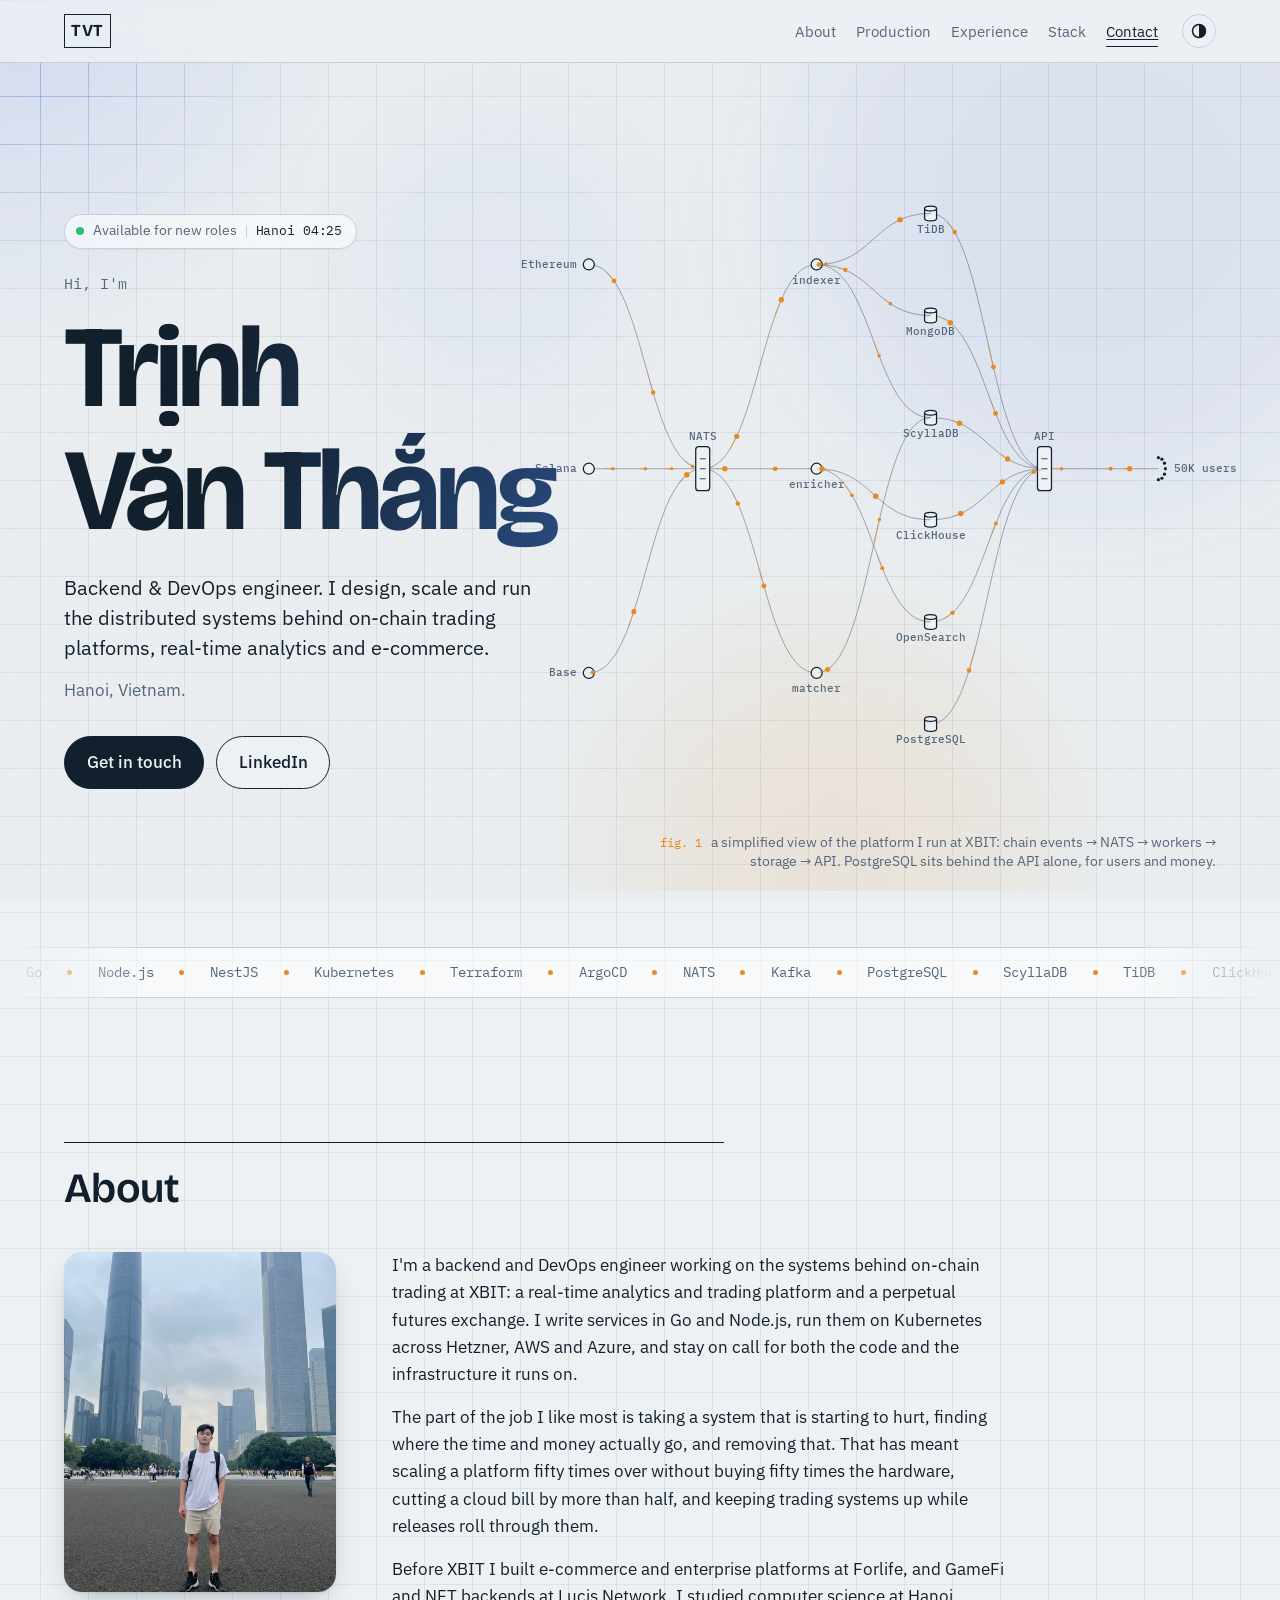
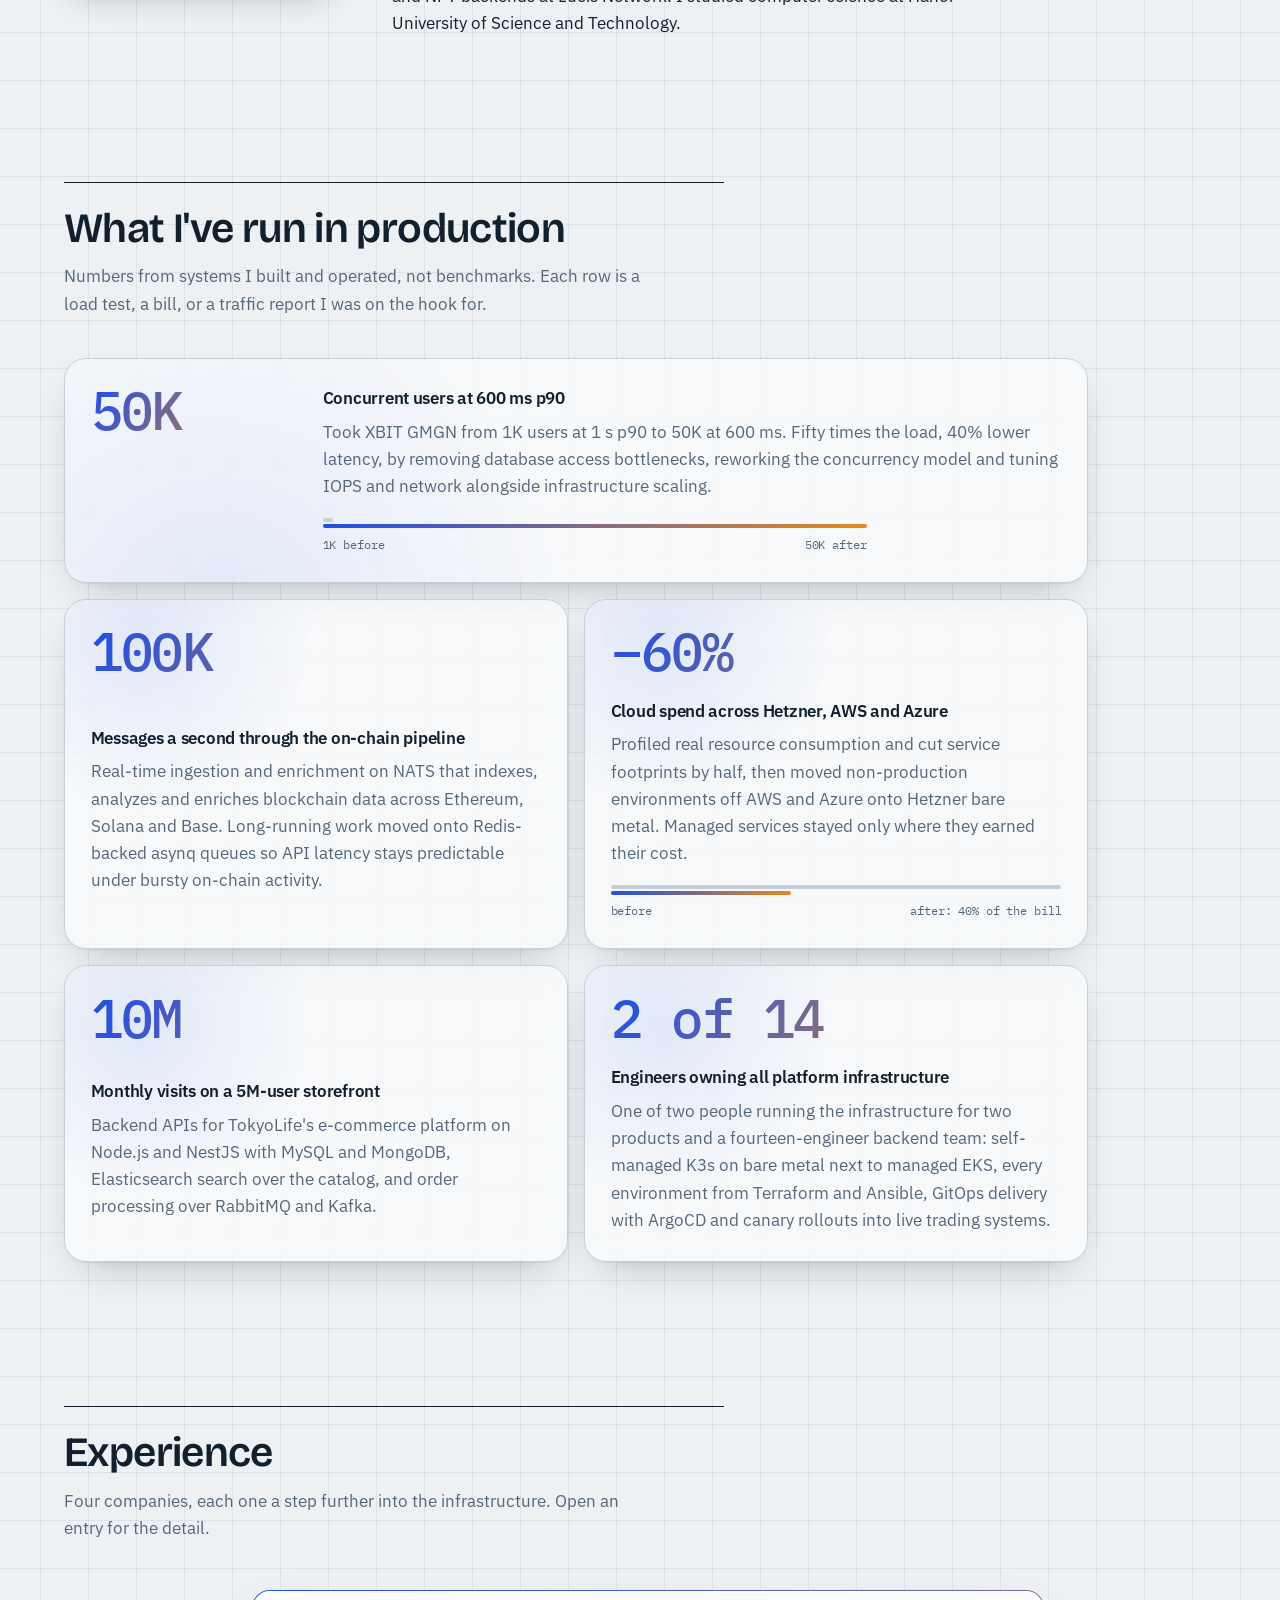
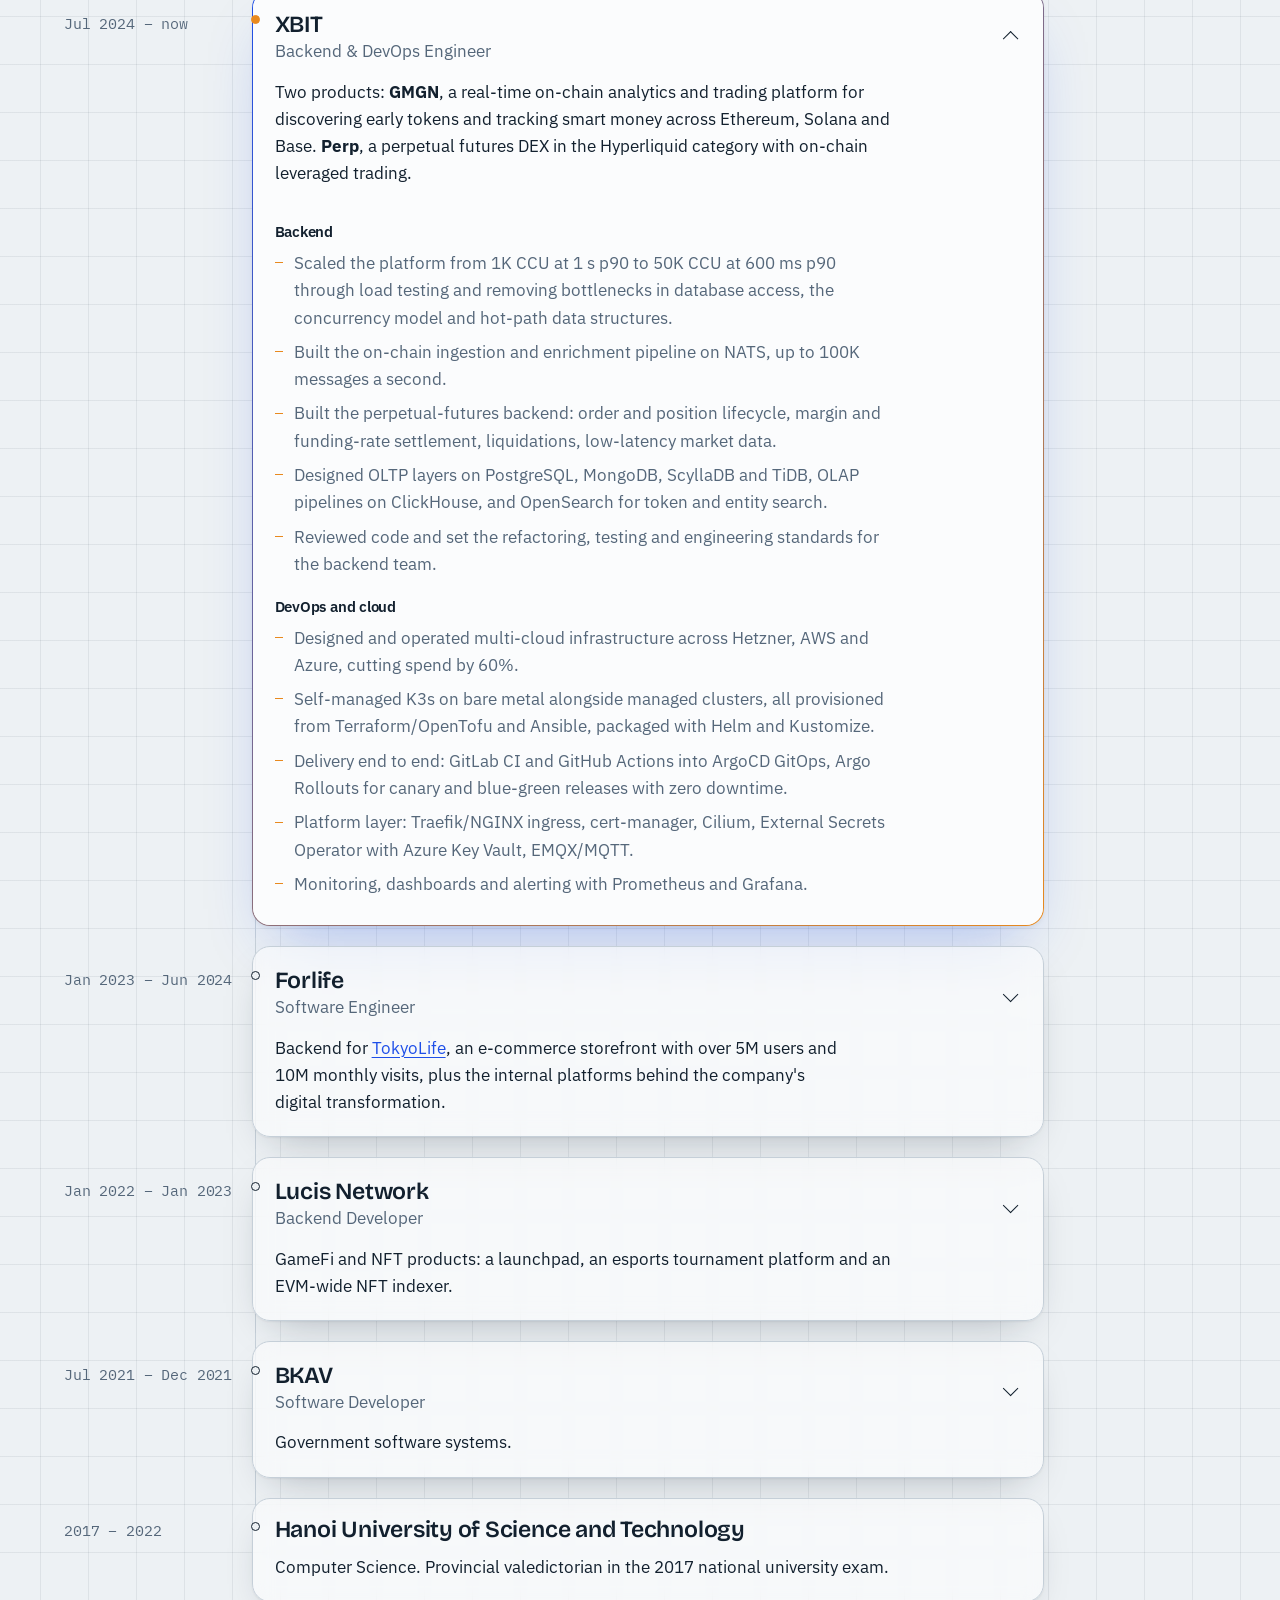
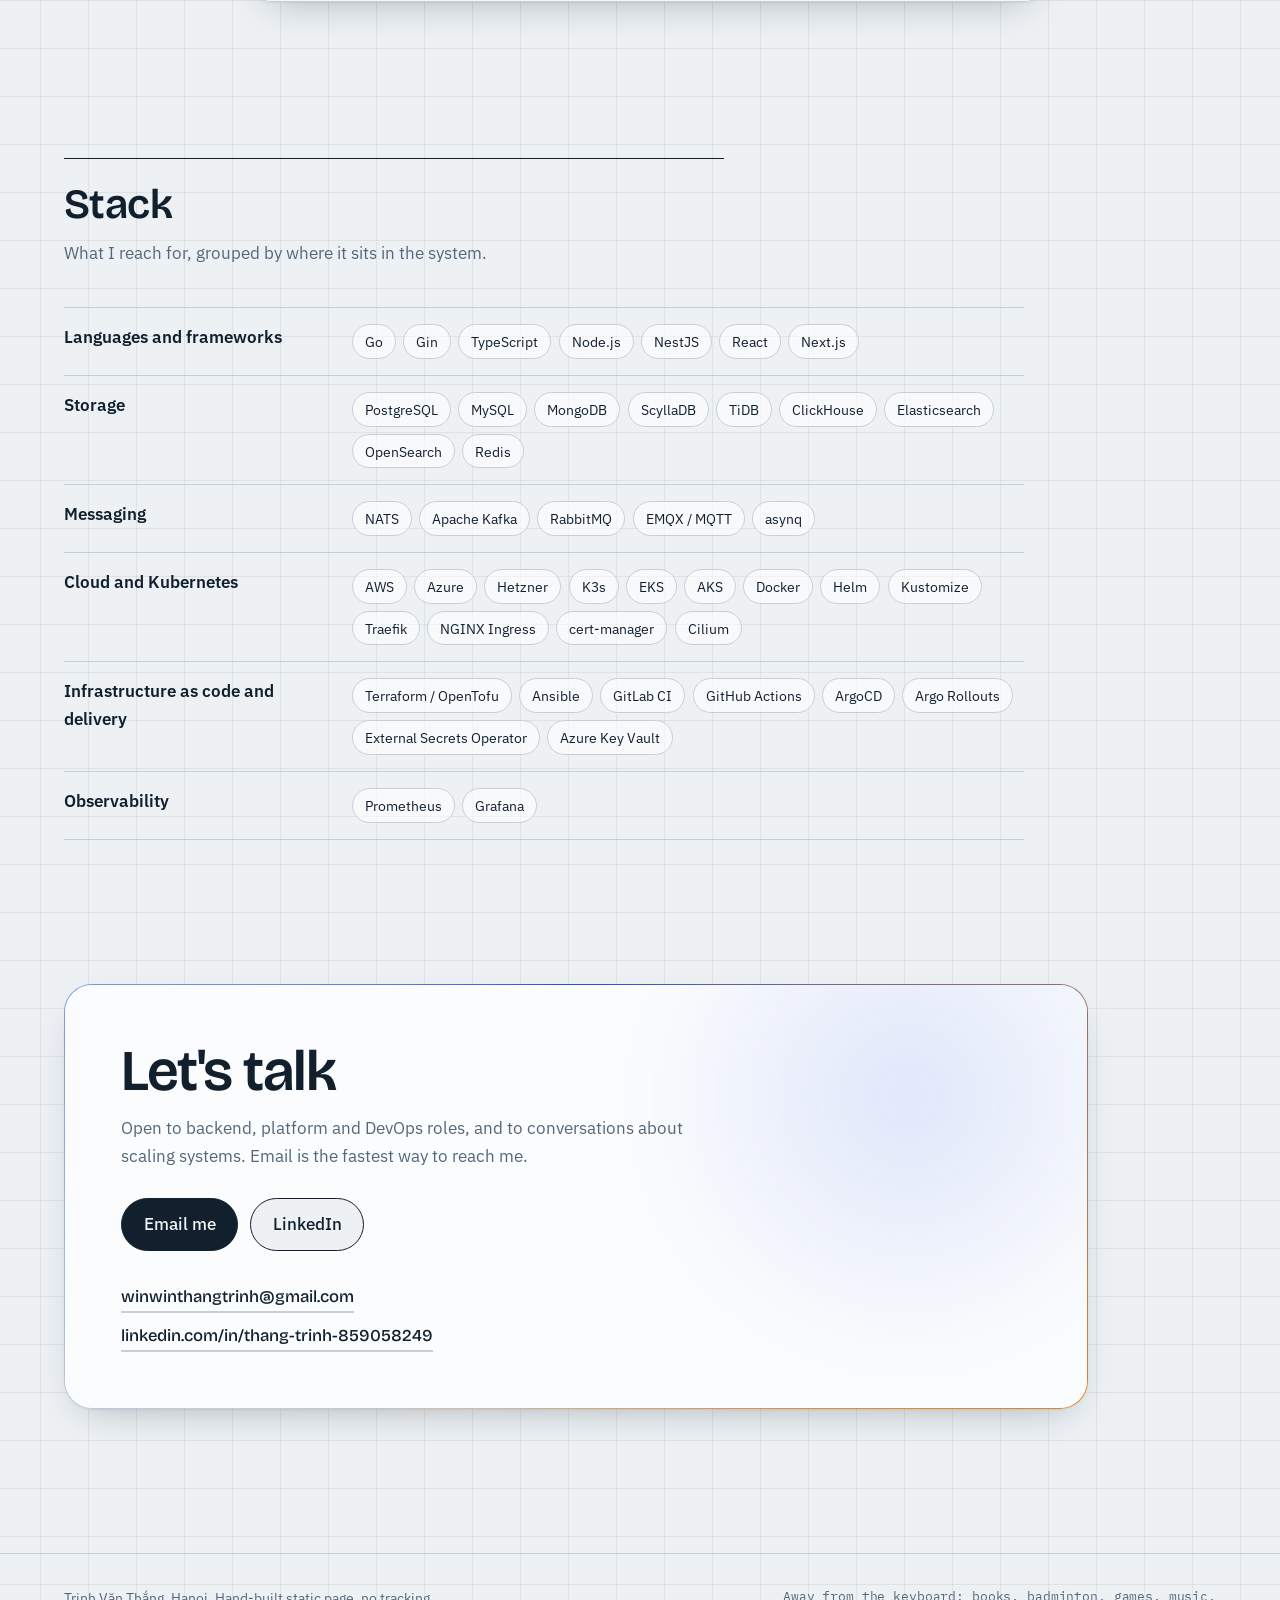
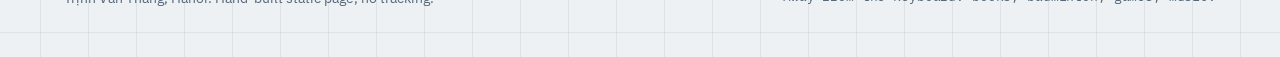
==== commit 6383ceac: "Point social tags at the live URL; add .nojekyll for GitHub Pages" ====
--- a/index.html
+++ b/index.html
@@ -9,18 +9,18 @@
   <meta name="theme-color" content="#EDF1F4" media="(prefers-color-scheme: light)">
   <meta name="theme-color" content="#0F1A26" media="(prefers-color-scheme: dark)">
 
-  <!-- Social preview. Replace SITE_URL after deploying. -->
+  <!-- Social preview. Replace https://winwin2211.github.io after deploying. -->
   <meta property="og:type" content="website">
   <meta property="og:title" content="Trịnh Văn Thắng — Backend & DevOps Engineer">
   <meta property="og:description" content="Scaling distributed systems for on-chain trading and real-time analytics. 50K concurrent users, 100K messages a second, 60% lower cloud spend.">
-  <meta property="og:url" content="SITE_URL/">
-  <meta property="og:image" content="SITE_URL/assets/og.png">
+  <meta property="og:url" content="https://winwin2211.github.io/">
+  <meta property="og:image" content="https://winwin2211.github.io/assets/og.png">
   <meta property="og:image:width" content="1200">
   <meta property="og:image:height" content="630">
   <meta name="twitter:card" content="summary_large_image">
   <meta name="twitter:title" content="Trịnh Văn Thắng — Backend & DevOps Engineer">
   <meta name="twitter:description" content="Scaling distributed systems for on-chain trading and real-time analytics.">
-  <meta name="twitter:image" content="SITE_URL/assets/og.png">
+  <meta name="twitter:image" content="https://winwin2211.github.io/assets/og.png">
 
   <link rel="icon" href="assets/favicon.svg" type="image/svg+xml">
   <link rel="preconnect" href="https://fonts.googleapis.com">
@@ -34,7 +34,7 @@
     "@type": "Person",
     "name": "Trịnh Văn Thắng",
     "alternateName": "Trinh Van Thang",
-    "image": "SITE_URL/assets/portrait.jpg",
+    "image": "https://winwin2211.github.io/assets/portrait.jpg",
     "jobTitle": "Backend & DevOps Engineer",
     "email": "mailto:winwinthangtrinh@gmail.com",
     "address": { "@type": "PostalAddress", "addressLocality": "Hanoi", "addressCountry": "VN" },
--- a/styles.css
+++ b/styles.css
@@ -586,21 +586,28 @@
 .job:last-child::before { bottom: auto; height: 2rem; }
 
 .job-when { color: var(--ink-soft); padding-top: 0.35rem; white-space: nowrap; }
+/* every entry is a glass card; the open one is picked out by a gradient edge */
 .job-main {
   min-width: 0;
-  padding: 1rem 1.25rem; margin: -1rem -1.25rem;
-  border-radius: 18px; border: 1px solid transparent;
-  transition: background 300ms ease, border-color 300ms ease, box-shadow 400ms ease;
-}
-.job:not(.edu):hover .job-main { background: var(--glass); border-color: var(--rule); }
+  padding: 1.1rem 1.35rem 1.25rem; margin: -1rem -1.25rem;
+  border-radius: 18px; border: 1px solid var(--rule);
+  background: var(--glass);
+  backdrop-filter: blur(10px); -webkit-backdrop-filter: blur(10px);
+  box-shadow: var(--shadow);
+  transition: background 300ms ease, border-color 300ms ease, box-shadow 400ms ease, transform 300ms cubic-bezier(.2,.7,.2,1);
+}
+.job:not(.open):not(.edu):hover .job-main {
+  transform: translateY(-2px);
+  border-color: color-mix(in srgb, var(--signal) 45%, var(--rule));
+  box-shadow: var(--shadow-hover);
+}
 .job.open .job-main {
   background:
     linear-gradient(var(--glass-strong), var(--glass-strong)) padding-box,
     linear-gradient(var(--paper), var(--paper)) padding-box,
     linear-gradient(135deg, var(--signal), var(--hot)) border-box;
   border-color: transparent;
-  box-shadow: var(--shadow);
-  backdrop-filter: blur(10px); -webkit-backdrop-filter: blur(10px);
+  box-shadow: var(--shadow-hover);
 }
 .job-toggle {
   all: unset;
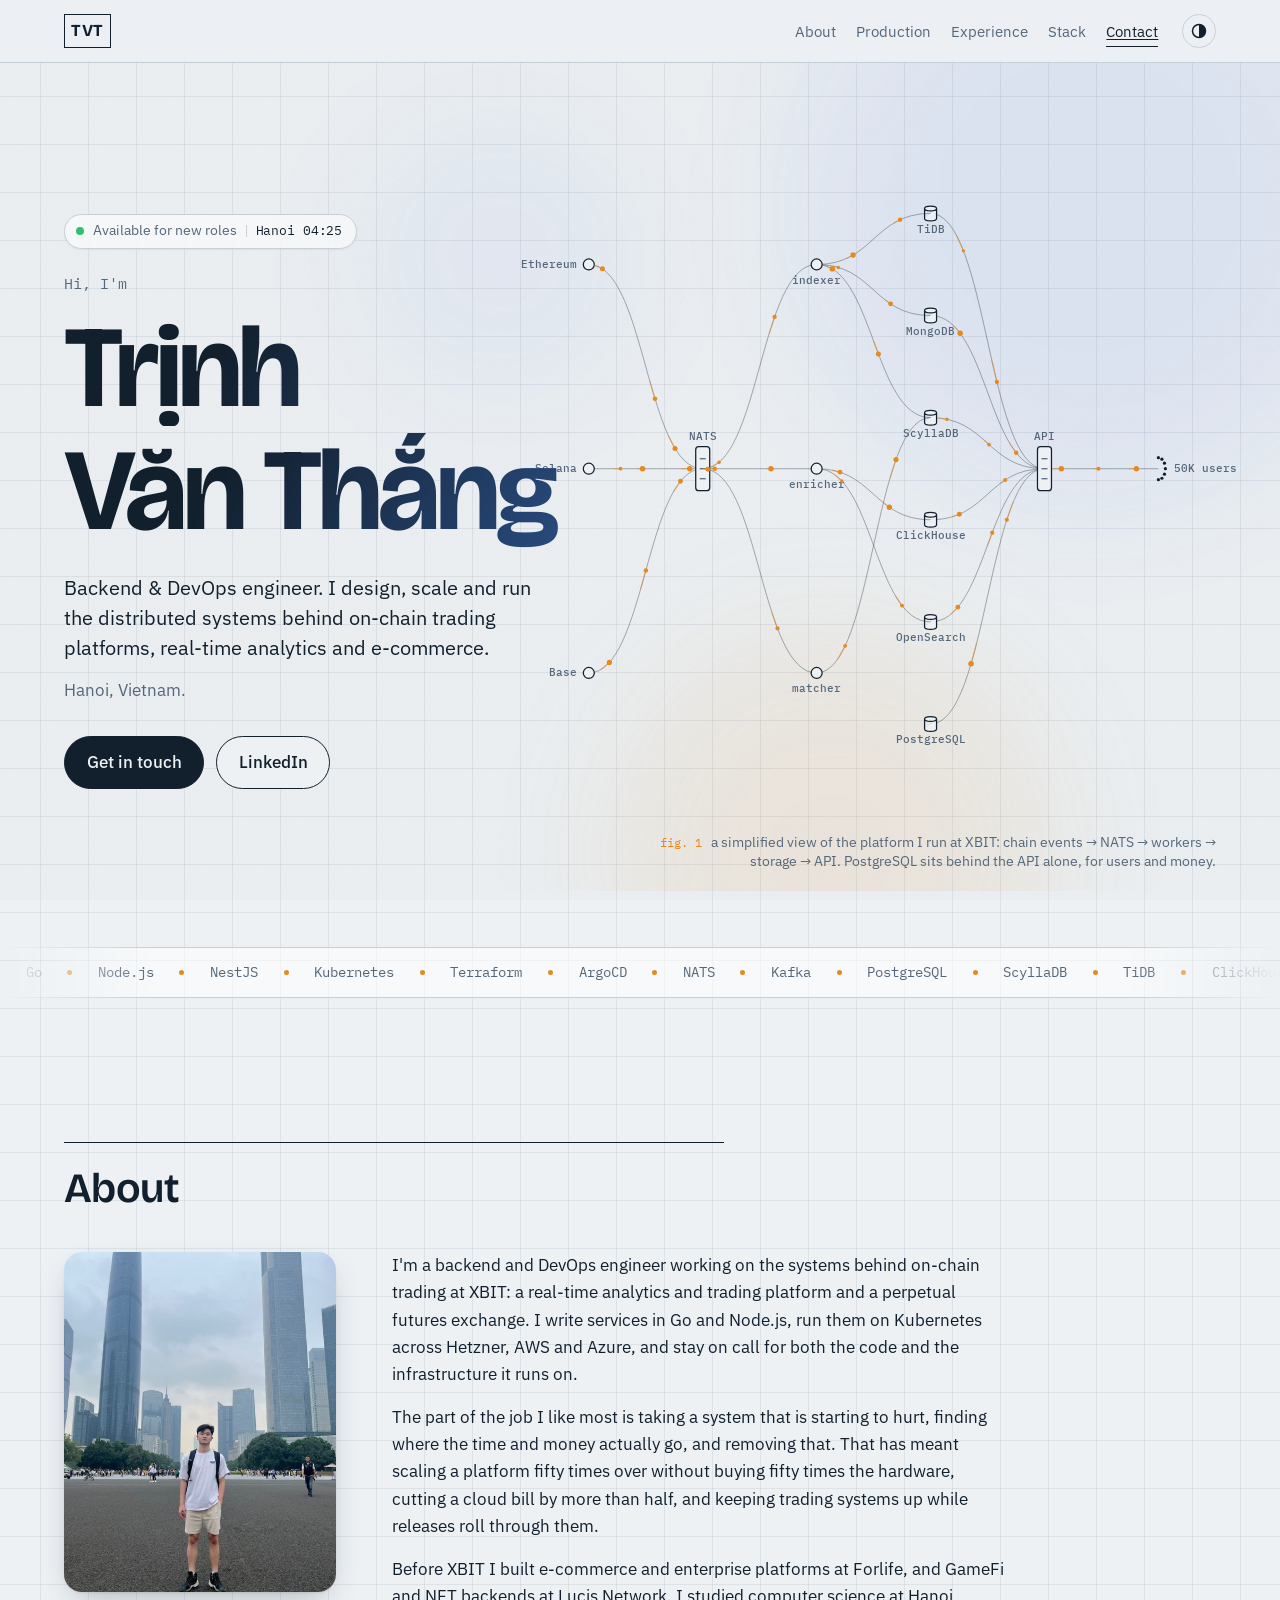
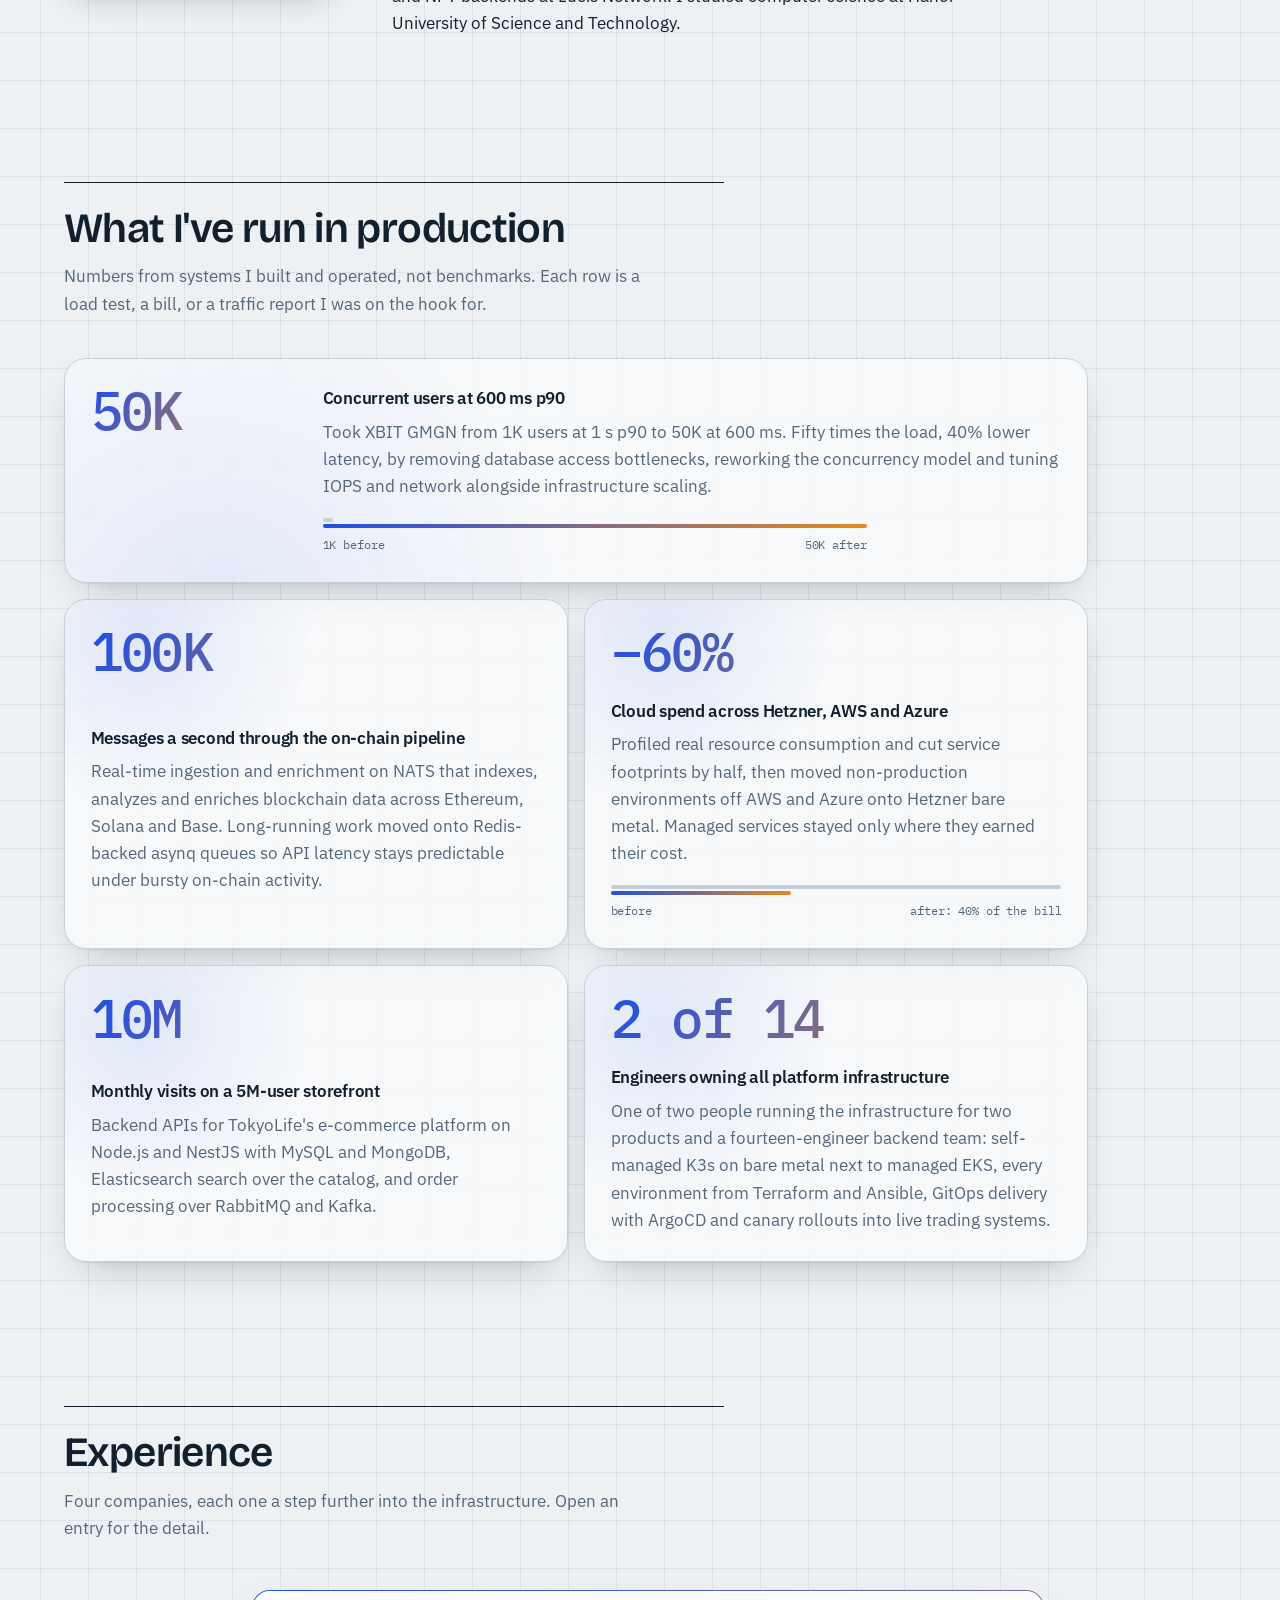
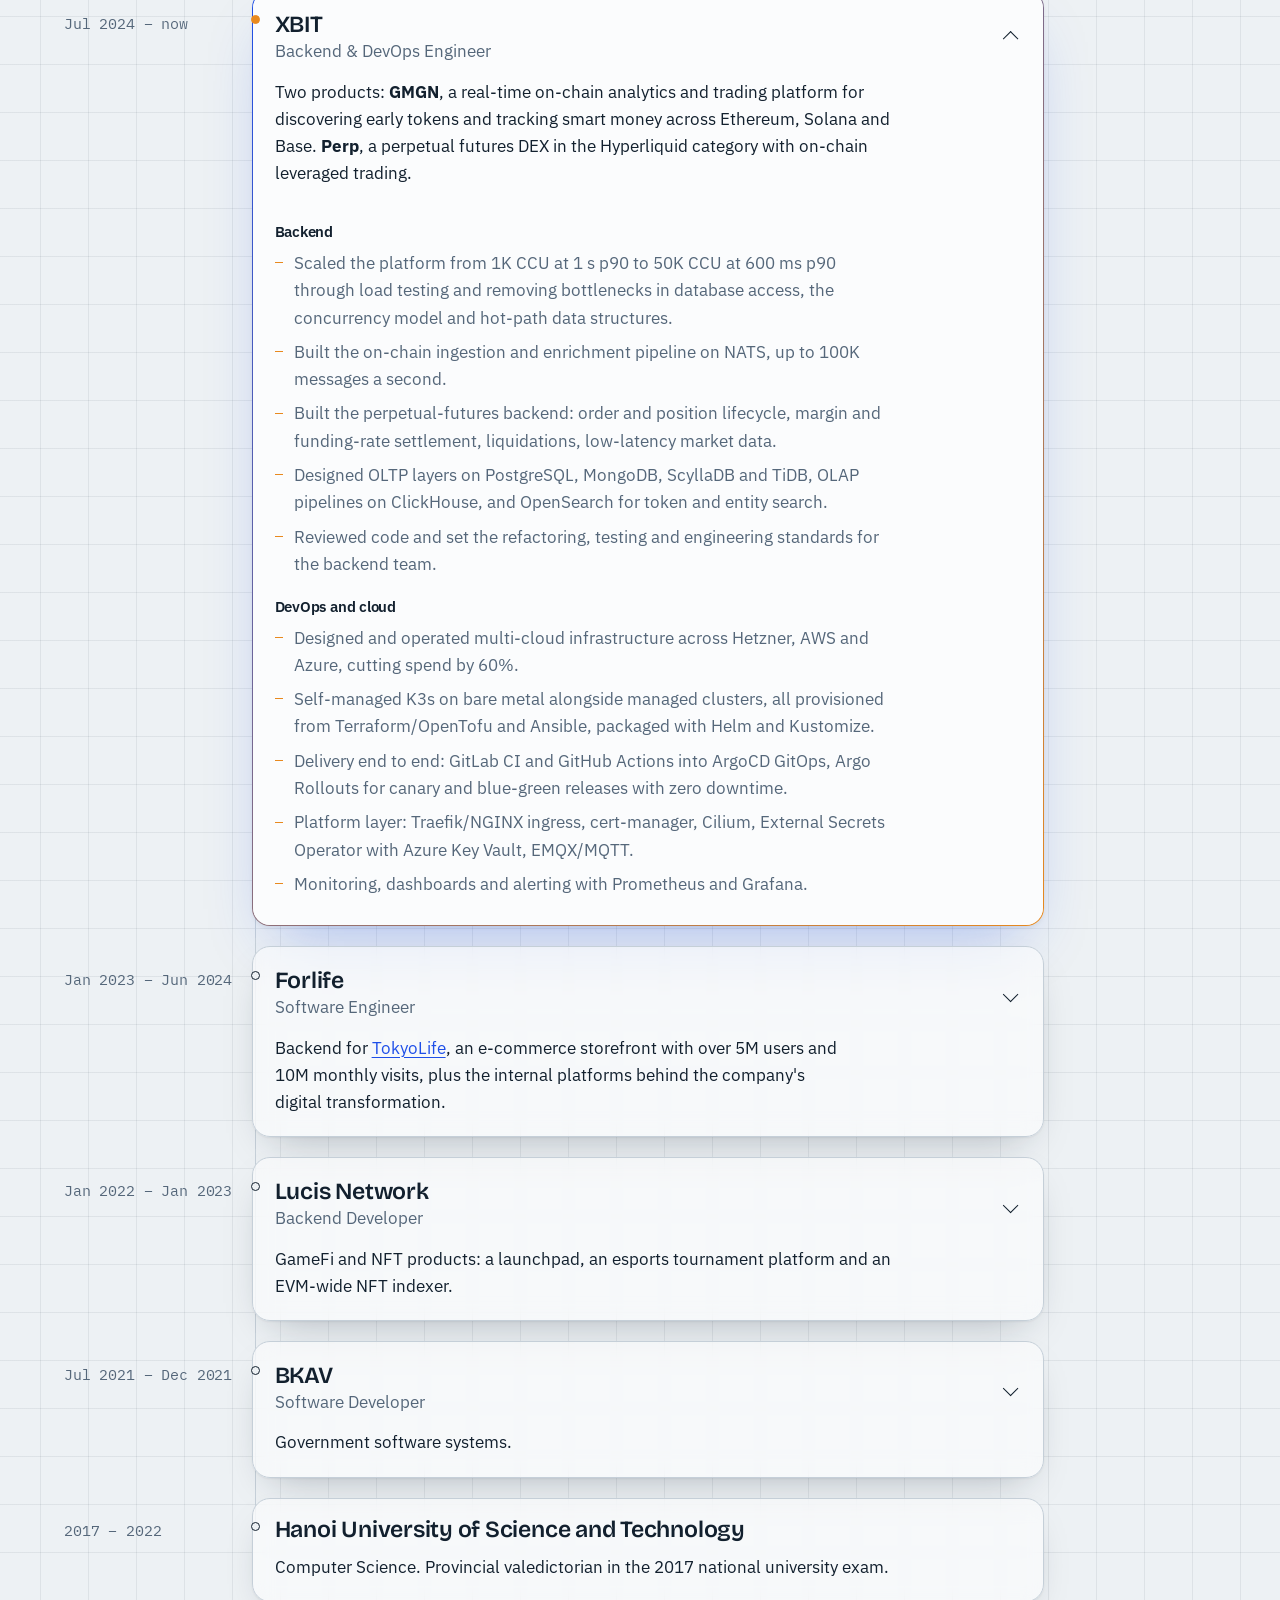
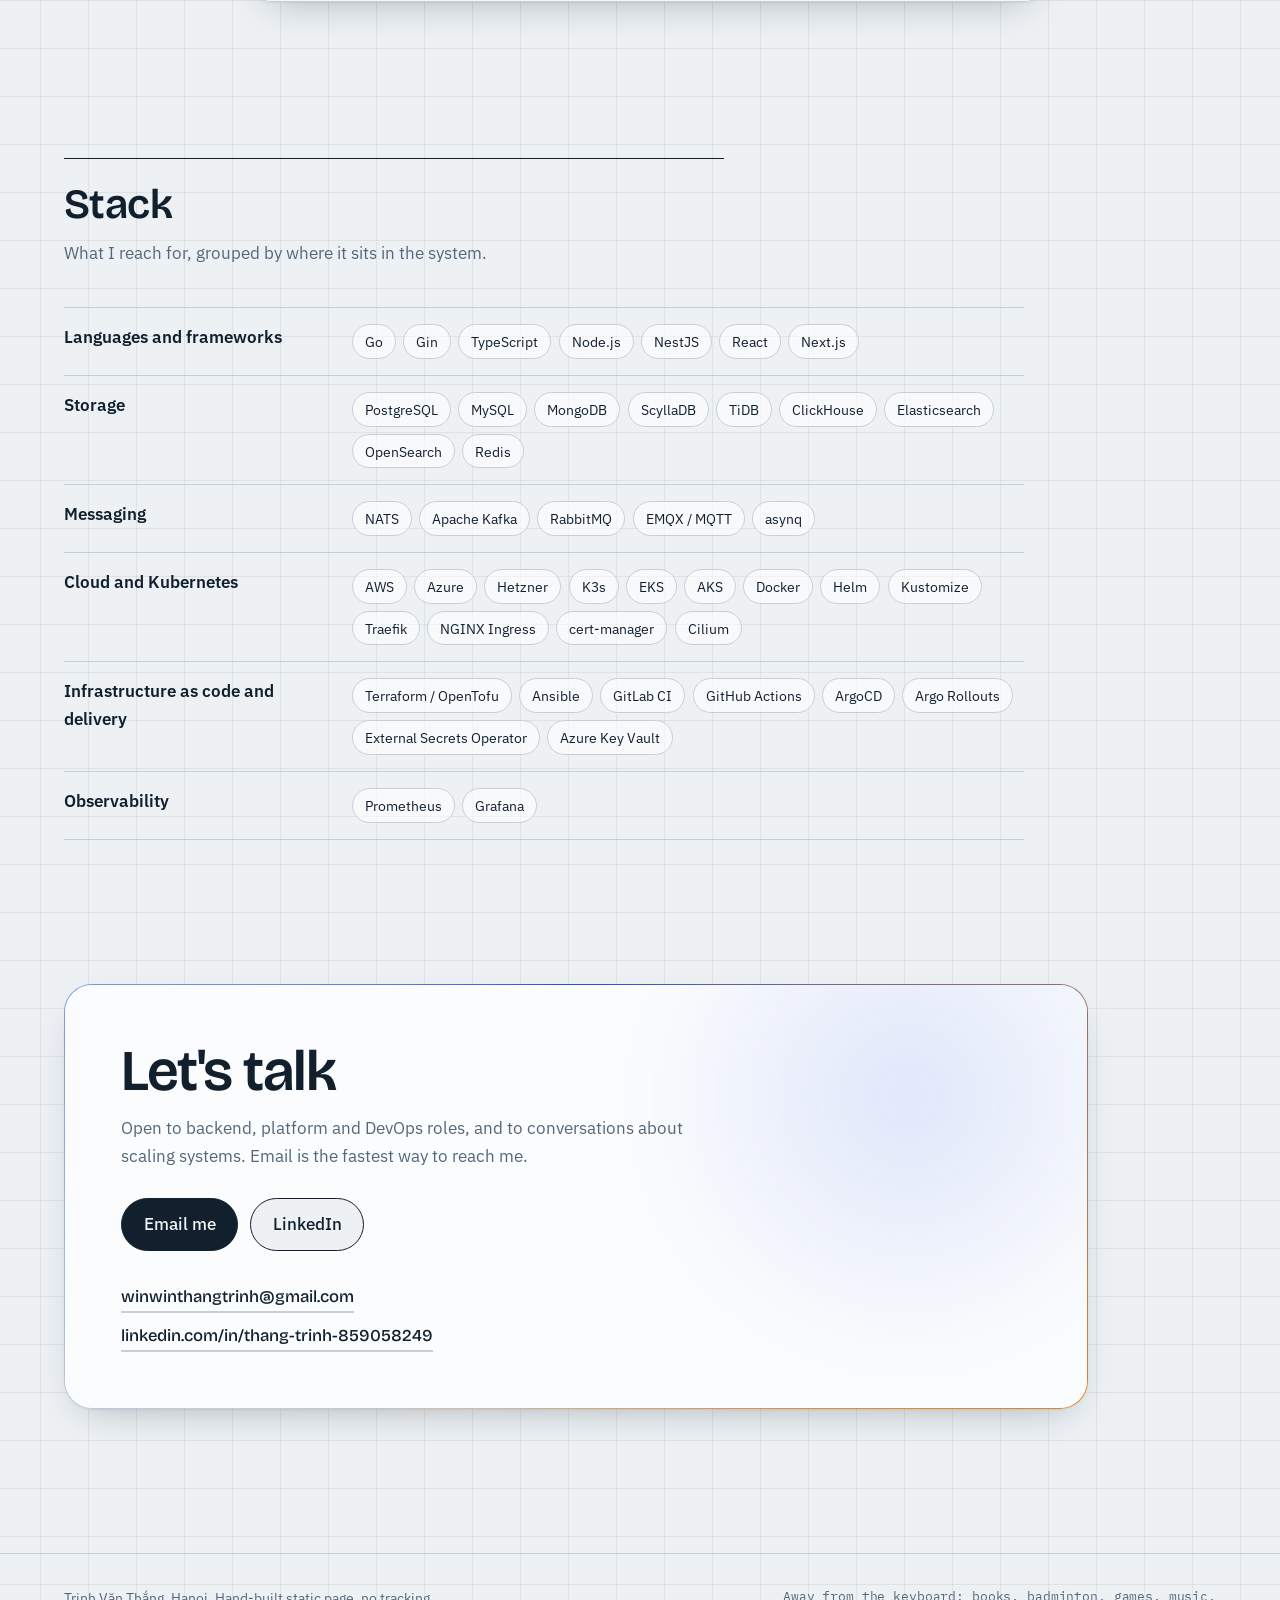
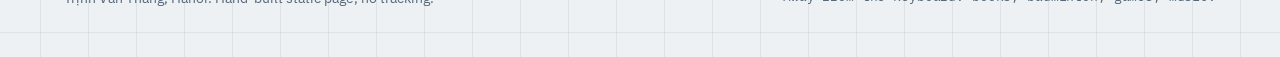
==== commit b5c03838: "Document the GitHub Pages deploy steps" ====
--- a/index.html
+++ b/index.html
@@ -9,7 +9,7 @@
   <meta name="theme-color" content="#EDF1F4" media="(prefers-color-scheme: light)">
   <meta name="theme-color" content="#0F1A26" media="(prefers-color-scheme: dark)">
 
-  <!-- Social preview. Replace https://winwin2211.github.io after deploying. -->
+  <!-- Social preview. Update these absolute URLs if the site moves to another domain. -->
   <meta property="og:type" content="website">
   <meta property="og:title" content="Trịnh Văn Thắng — Backend & DevOps Engineer">
   <meta property="og:description" content="Scaling distributed systems for on-chain trading and real-time analytics. 50K concurrent users, 100K messages a second, 60% lower cloud spend.">
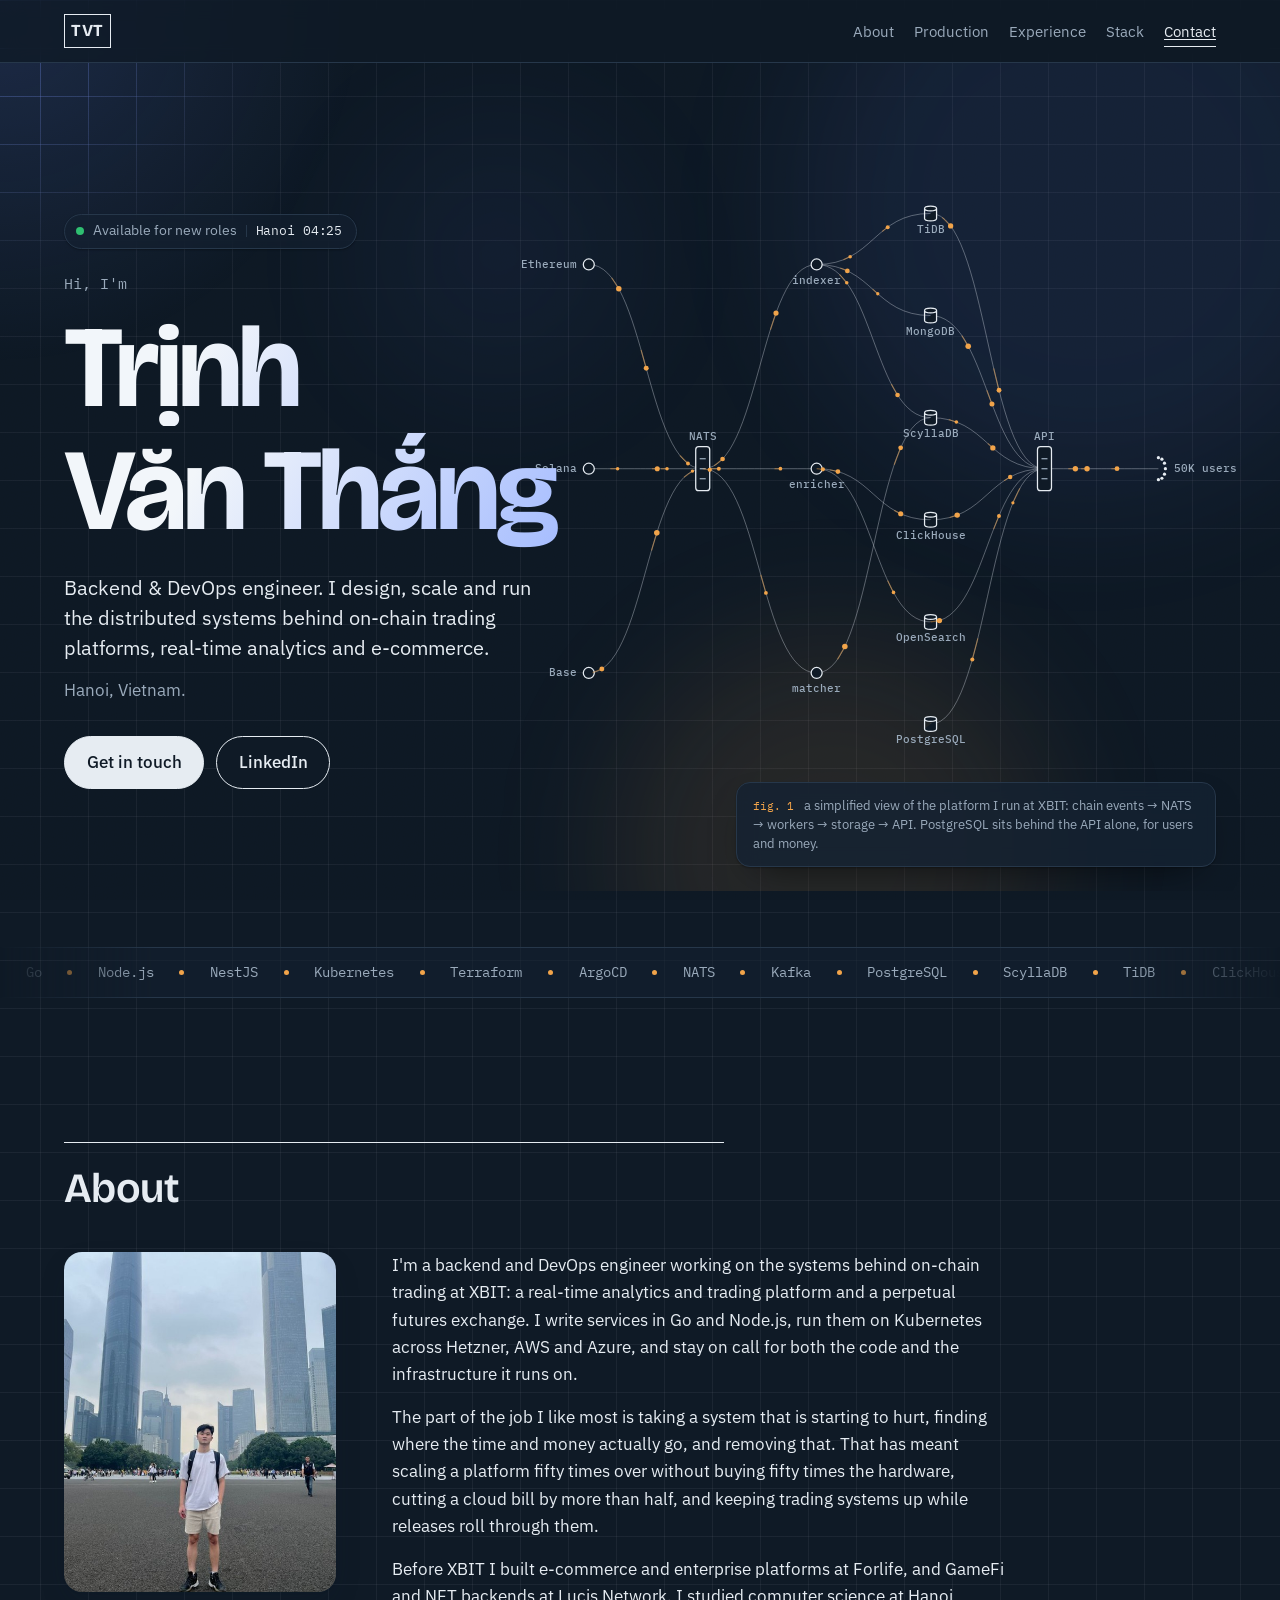
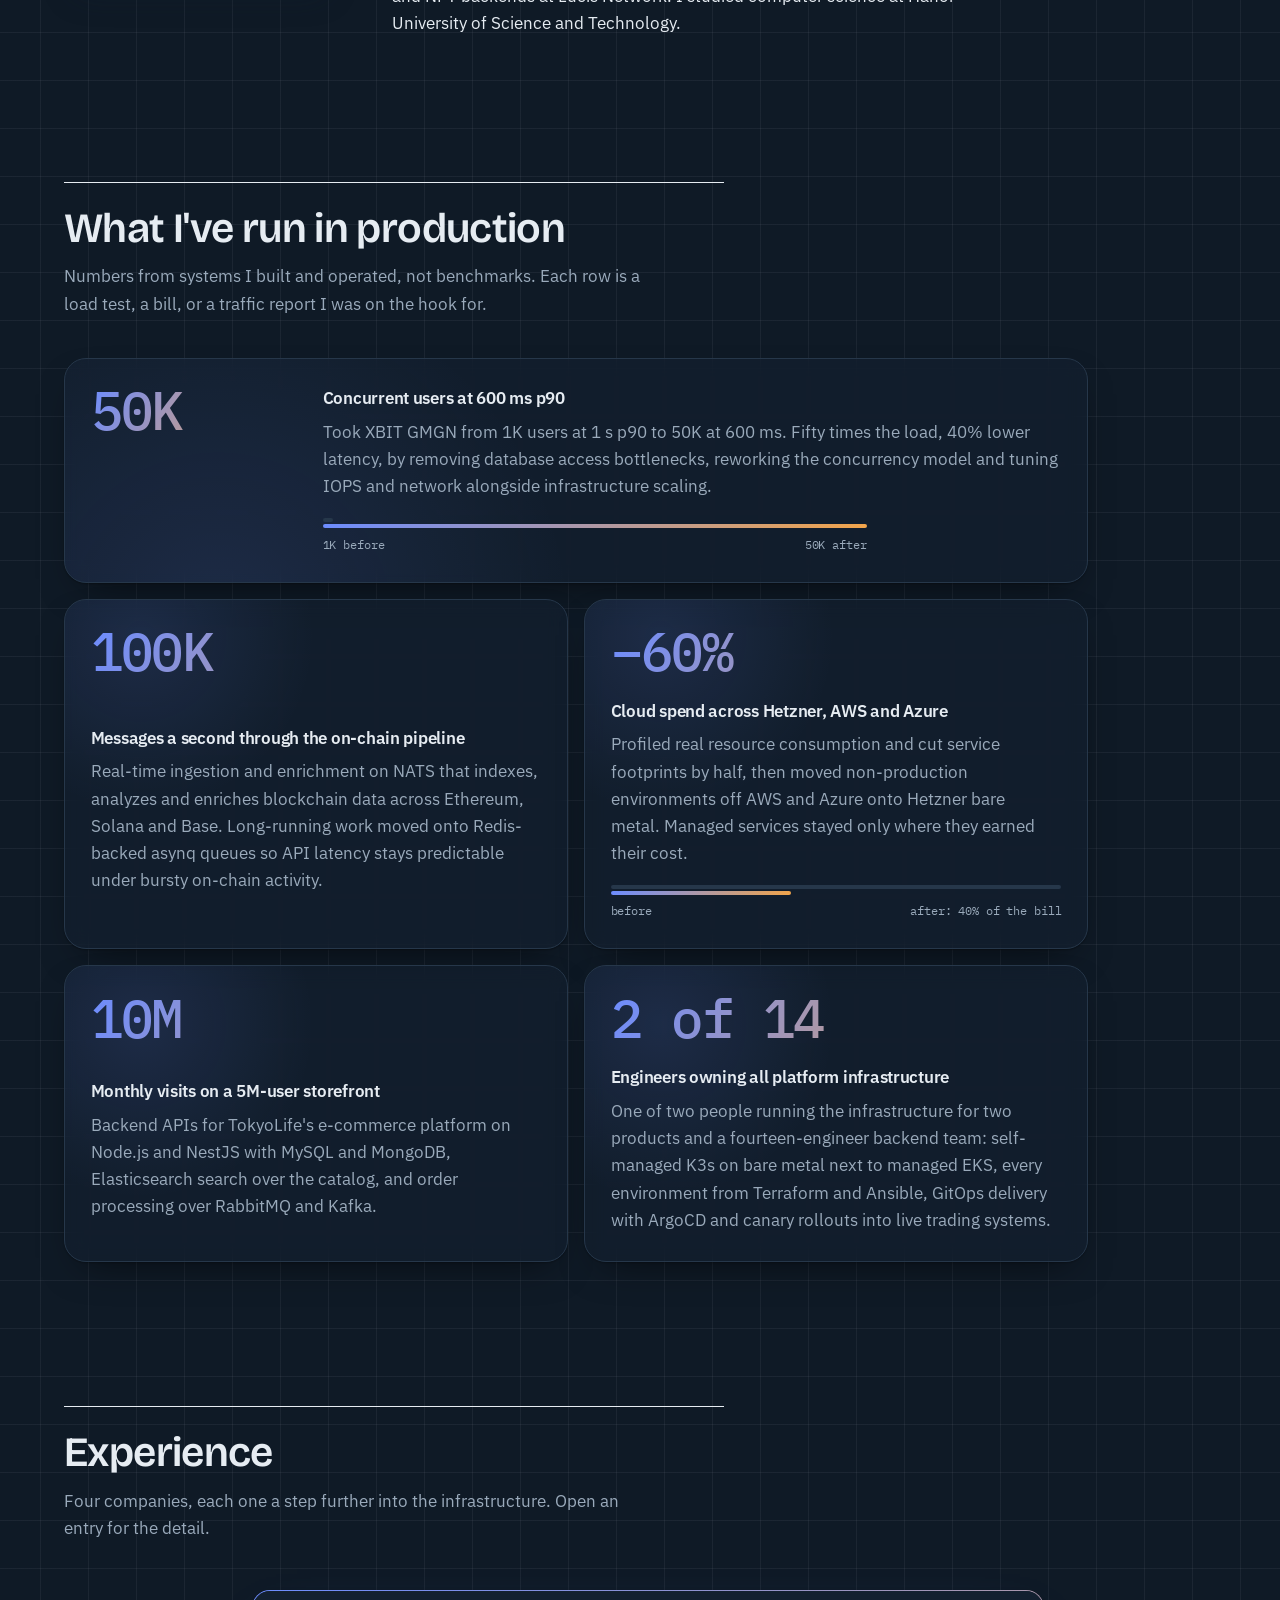
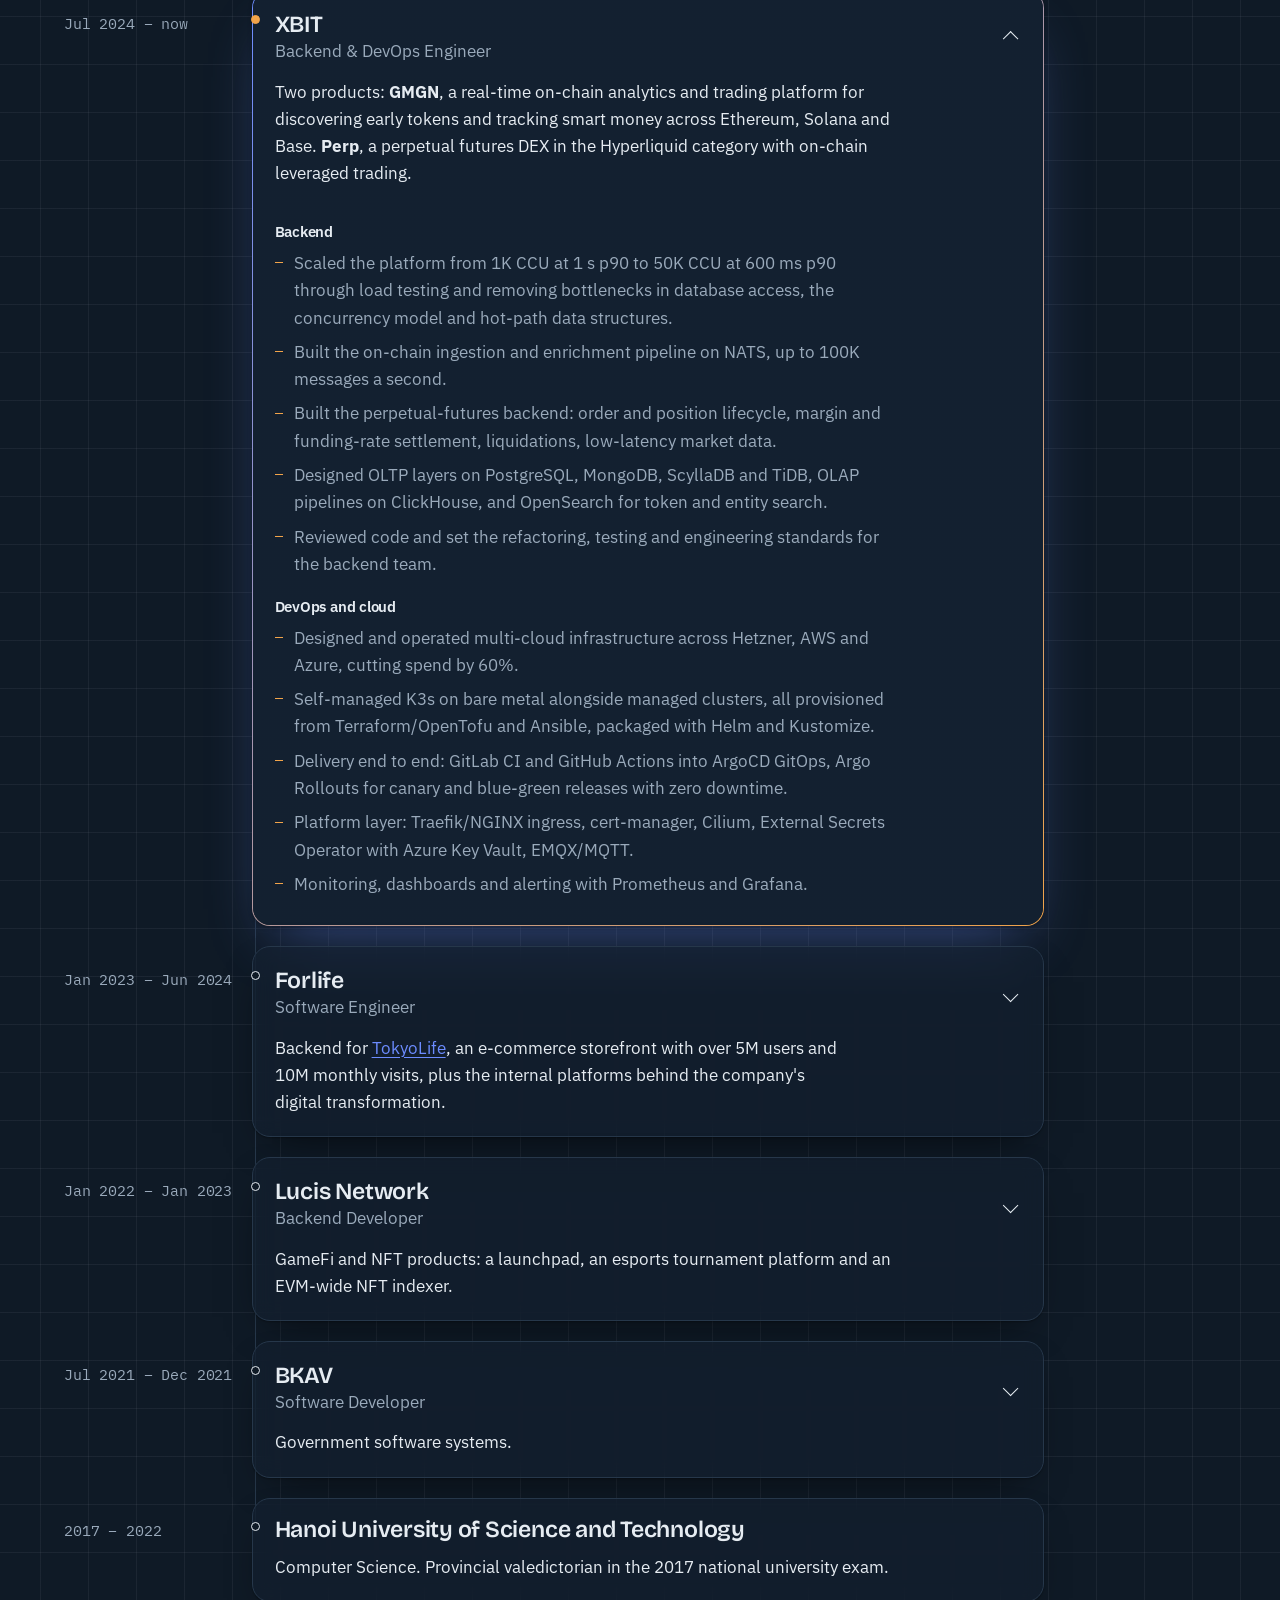
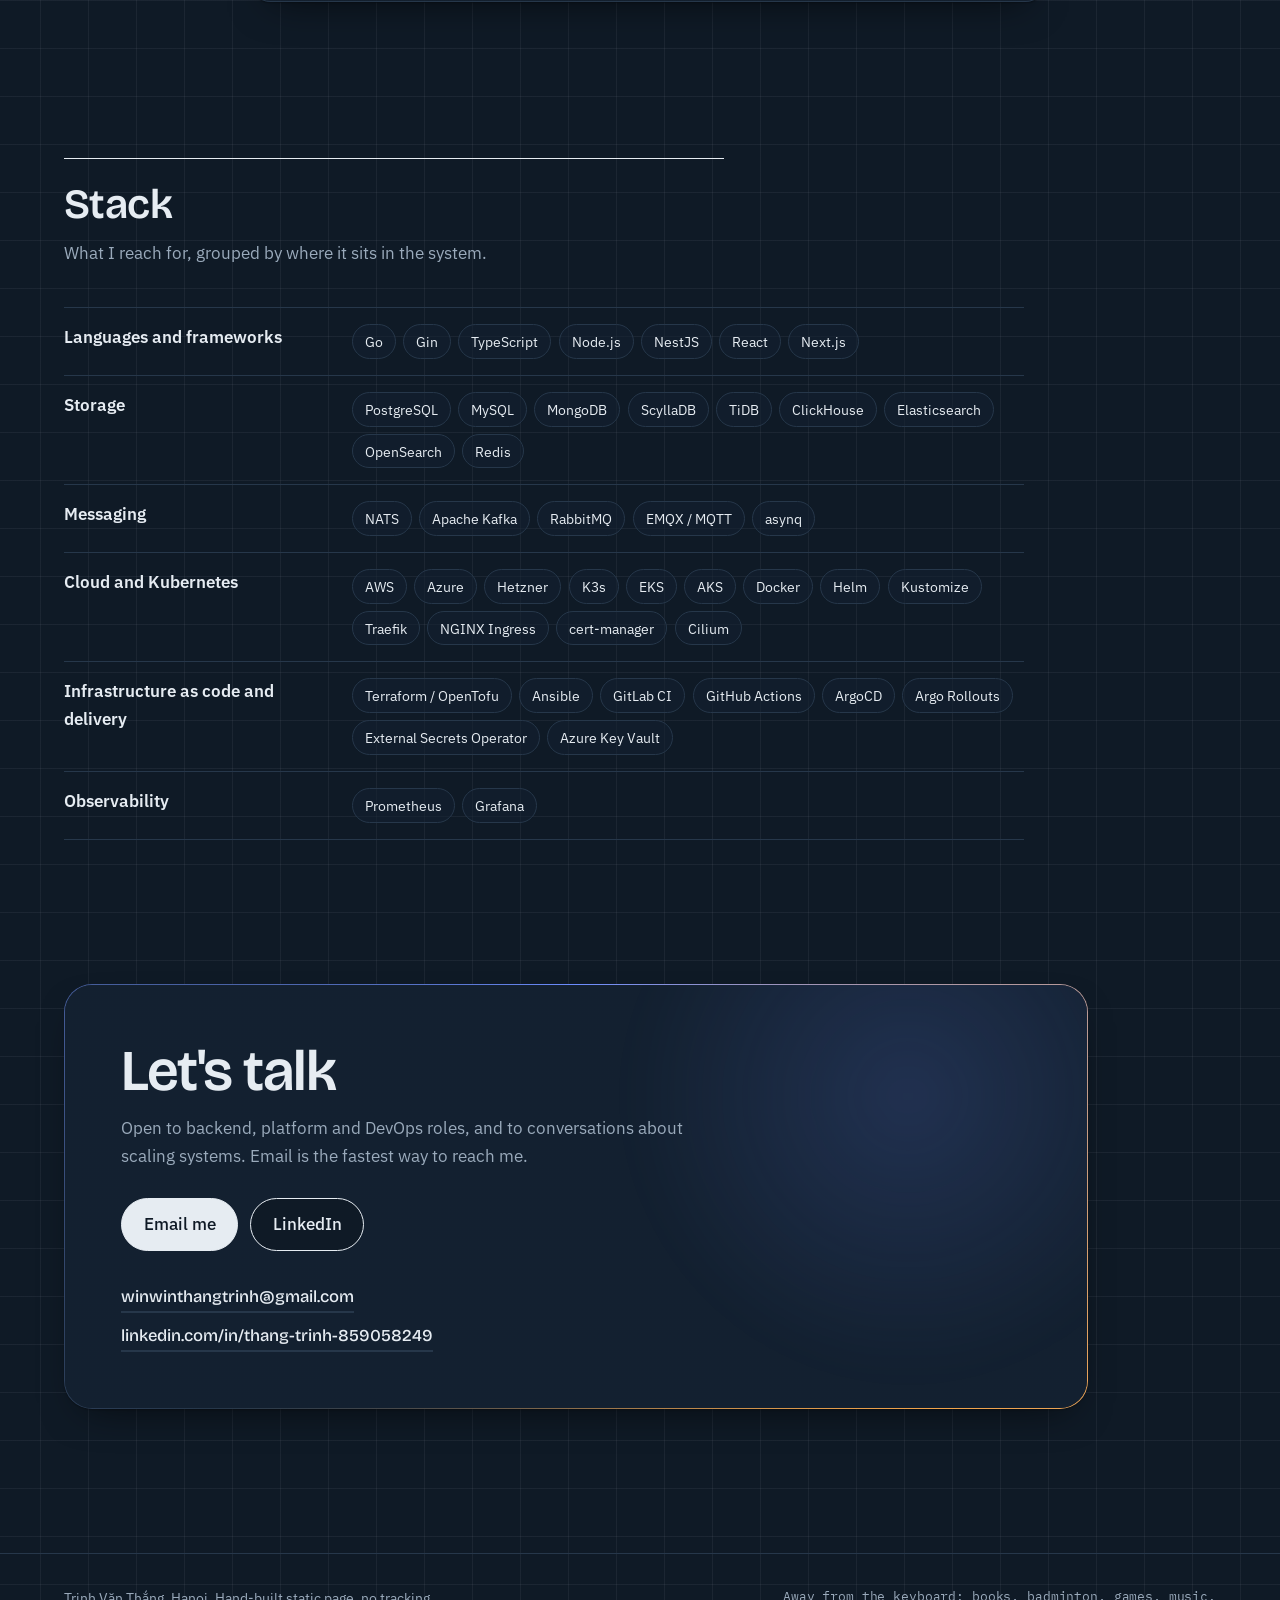
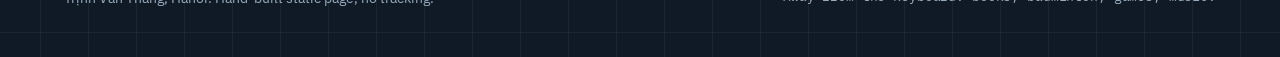
==== commit dc902bcc: "Dark only: drop the light palette and theme toggle; frame the hero caption and stack the hero below " ====
--- a/index.html
+++ b/index.html
@@ -5,9 +5,8 @@
   <meta name="viewport" content="width=device-width, initial-scale=1">
   <title>Trịnh Văn Thắng — Backend & DevOps Engineer</title>
   <meta name="description" content="Backend & DevOps engineer in Hanoi, scaling distributed systems for on-chain trading, real-time analytics and e-commerce: Go, Node.js, Kubernetes, multi-cloud.">
-  <meta name="color-scheme" content="light dark">
-  <meta name="theme-color" content="#EDF1F4" media="(prefers-color-scheme: light)">
-  <meta name="theme-color" content="#0F1A26" media="(prefers-color-scheme: dark)">
+  <meta name="color-scheme" content="dark">
+  <meta name="theme-color" content="#0F1A26">
 
   <!-- Social preview. Update these absolute URLs if the site moves to another domain. -->
   <meta property="og:type" content="website">
@@ -57,12 +56,6 @@
       <a href="#stack">Stack</a>
       <a href="#contact">Contact</a>
     </nav>
-    <button class="theme" type="button" aria-label="Switch color theme" title="Switch theme">
-      <svg width="18" height="18" viewBox="0 0 18 18" aria-hidden="true">
-        <circle cx="9" cy="9" r="6.5" fill="none" stroke="currentColor" stroke-width="1.5"/>
-        <path d="M9 2.5a6.5 6.5 0 0 1 0 13z" fill="currentColor"/>
-      </svg>
-    </button>
   </header>
 
   <main id="main">
--- a/styles.css
+++ b/styles.css
@@ -2,38 +2,7 @@
    Tokens
    ------------------------------------------------------------------ */
 :root {
-  --paper: #EDF1F4;
-  --paper-2: #E2E8EE;
-  --ink: #12202E;
-  --ink-soft: #55677A;
-  --rule: #C5CFD8;
-  --grid: rgba(18, 32, 46, 0.07);
-  --signal: #1E4FE8;
-  --signal-soft: rgba(30, 79, 232, 0.12);
-  --hot: #E8891E;
-  --hot-soft: rgba(232, 137, 30, 0.18);
-  --glass: rgba(255, 255, 255, 0.55);
-  --glass-strong: rgba(255, 255, 255, 0.78);
-  --shadow: 0 1px 2px rgba(18, 32, 46, 0.06), 0 16px 40px -20px rgba(18, 32, 46, 0.35);
-  --shadow-hover: 0 2px 4px rgba(18, 32, 46, 0.06), 0 28px 60px -24px rgba(30, 79, 232, 0.35);
-  --name-grad: linear-gradient(120deg, var(--ink) 30%, #2B4F86 100%);
-  --num-grad: linear-gradient(120deg, var(--signal), var(--hot));
-  --noise-alpha: 0.035;
-
-  --font-display: "Bricolage Grotesque", "Helvetica Neue", Arial, sans-serif;
-  --font-body: "IBM Plex Sans", "Segoe UI", Roboto, Helvetica, Arial, sans-serif;
-  --font-mono: "IBM Plex Mono", ui-monospace, "SF Mono", Menlo, Consolas, monospace;
-
-  --measure: 66ch;
-  --gutter: clamp(1.25rem, 5vw, 4rem);
-  --section-gap: clamp(5rem, 12vw, 9rem);
-
-  color-scheme: light;
-}
-
-:root[data-theme="dark"] {
   --paper: #0F1A26;
-  --paper-2: #14223200;
   --ink: #E6ECF2;
   --ink-soft: #9AAABB;
   --rule: #26374A;
@@ -47,30 +16,19 @@
   --shadow: 0 1px 2px rgba(0, 0, 0, 0.3), 0 16px 40px -20px rgba(0, 0, 0, 0.7);
   --shadow-hover: 0 2px 4px rgba(0, 0, 0, 0.3), 0 28px 60px -24px rgba(108, 140, 255, 0.45);
   --name-grad: linear-gradient(120deg, #F2F6FA 25%, #9DB6FF 100%);
+  --num-grad: linear-gradient(120deg, var(--signal), var(--hot));
   --noise-alpha: 0.06;
+
+  --font-display: "Bricolage Grotesque", "Helvetica Neue", Arial, sans-serif;
+  --font-body: "IBM Plex Sans", "Segoe UI", Roboto, Helvetica, Arial, sans-serif;
+  --font-mono: "IBM Plex Mono", ui-monospace, "SF Mono", Menlo, Consolas, monospace;
+
+  --measure: 66ch;
+  --gutter: clamp(1.25rem, 5vw, 4rem);
+  --section-gap: clamp(5rem, 12vw, 9rem);
+
+  /* the page is dark only: no light palette, no toggle */
   color-scheme: dark;
-}
-
-@media (prefers-color-scheme: dark) {
-  :root:not([data-theme="light"]) {
-    --paper: #0F1A26;
-    --paper-2: #14223200;
-    --ink: #E6ECF2;
-    --ink-soft: #9AAABB;
-    --rule: #26374A;
-    --grid: rgba(230, 236, 242, 0.06);
-    --signal: #6C8CFF;
-    --signal-soft: rgba(108, 140, 255, 0.16);
-    --hot: #F2A44A;
-    --hot-soft: rgba(242, 164, 74, 0.2);
-    --glass: rgba(20, 34, 50, 0.55);
-    --glass-strong: rgba(20, 34, 50, 0.8);
-    --shadow: 0 1px 2px rgba(0, 0, 0, 0.3), 0 16px 40px -20px rgba(0, 0, 0, 0.7);
-    --shadow-hover: 0 2px 4px rgba(0, 0, 0, 0.3), 0 28px 60px -24px rgba(108, 140, 255, 0.45);
-    --name-grad: linear-gradient(120deg, #F2F6FA 25%, #9DB6FF 100%);
-    --noise-alpha: 0.06;
-    color-scheme: dark;
-  }
 }
 
 /* ------------------------------------------------------------------
@@ -169,8 +127,6 @@
   .top::after { animation: progress linear both; animation-timeline: scroll(root); }
 }
 @keyframes progress { from { transform: scaleX(0); } to { transform: scaleX(1); } }
-.theme svg { transition: transform 500ms cubic-bezier(.2,.7,.2,1); }
-.theme:hover svg { transform: rotate(180deg); }
 .wordmark { transition: background 200ms ease, color 200ms ease; }
 .wordmark:hover { background: var(--ink); color: var(--paper); }
 .nav a { position: relative; }
@@ -190,20 +146,12 @@
 .nav { display: flex; gap: 1.25rem; margin-left: auto; }
 .nav a { color: var(--ink-soft); text-decoration: none; font-size: 0.95rem; }
 .nav a:hover, .nav a[aria-current="true"] { color: var(--ink); text-decoration: underline; }
-.theme {
-  display: inline-grid; place-items: center;
-  width: 2.1rem; height: 2.1rem; border-radius: 50%;
-  border: 1px solid var(--rule); background: transparent; color: var(--ink);
-  cursor: pointer;
-}
-.theme:hover { border-color: var(--ink); }
 
 @media (max-width: 640px) {
   .top { gap: 0.75rem; }
   .nav { gap: 0.75rem; }
   .nav a { font-size: 0.875rem; }
   .nav a:nth-child(1), .nav a:nth-child(4) { display: none; }
-  .theme { flex: none; width: 2rem; height: 2rem; }
 }
 
 /* ------------------------------------------------------------------
@@ -339,18 +287,27 @@
 .btn { box-shadow: 0 0 0 0 transparent; transition: color 220ms ease, border-color 220ms ease, transform 160ms ease, box-shadow 300ms ease; }
 .btn:active { transform: translateY(0); }
 
+/* the caption is a framed note pinned to the drawing, never loose text on top of it */
 .hero-caption {
-  position: absolute; right: var(--gutter); bottom: 1.25rem; z-index: 1;
-  max-width: 36rem; text-align: right;
-  color: var(--ink-soft); font-size: 0.85rem; line-height: 1.4;
+  position: absolute; right: var(--gutter); bottom: 1.5rem; z-index: 1;
+  width: min(30rem, calc(100% - 2 * var(--gutter)));
+  padding: 0.8rem 1rem;
+  border: 1px solid var(--rule); border-radius: 14px;
+  background: var(--glass-strong);
+  backdrop-filter: blur(10px); -webkit-backdrop-filter: blur(10px);
+  box-shadow: var(--shadow);
+  color: var(--ink-soft); font-size: 0.8rem; line-height: 1.5;
+  text-align: left; text-wrap: pretty;
 }
 .hero-caption .mono { color: var(--hot); margin-right: 0.4rem; }
 
-@media (max-width: 900px) {
+/* Below this width the name and the drawing would collide, so the hero stacks:
+   copy, then the drawing, then the caption. */
+@media (max-width: 1200px) {
   .hero { min-height: auto; padding-bottom: 1.5rem; }
   .hero-copy { order: 1; }
   .schematic { order: 2; position: static; height: 440px; margin-top: 2.5rem; }
-  .hero-caption { order: 3; position: static; text-align: left; margin-top: 0.75rem; max-width: 100%; }
+  .hero-caption { order: 3; position: static; width: 100%; margin-top: 1rem; }
 }
 
 /* ------------------------------------------------------------------
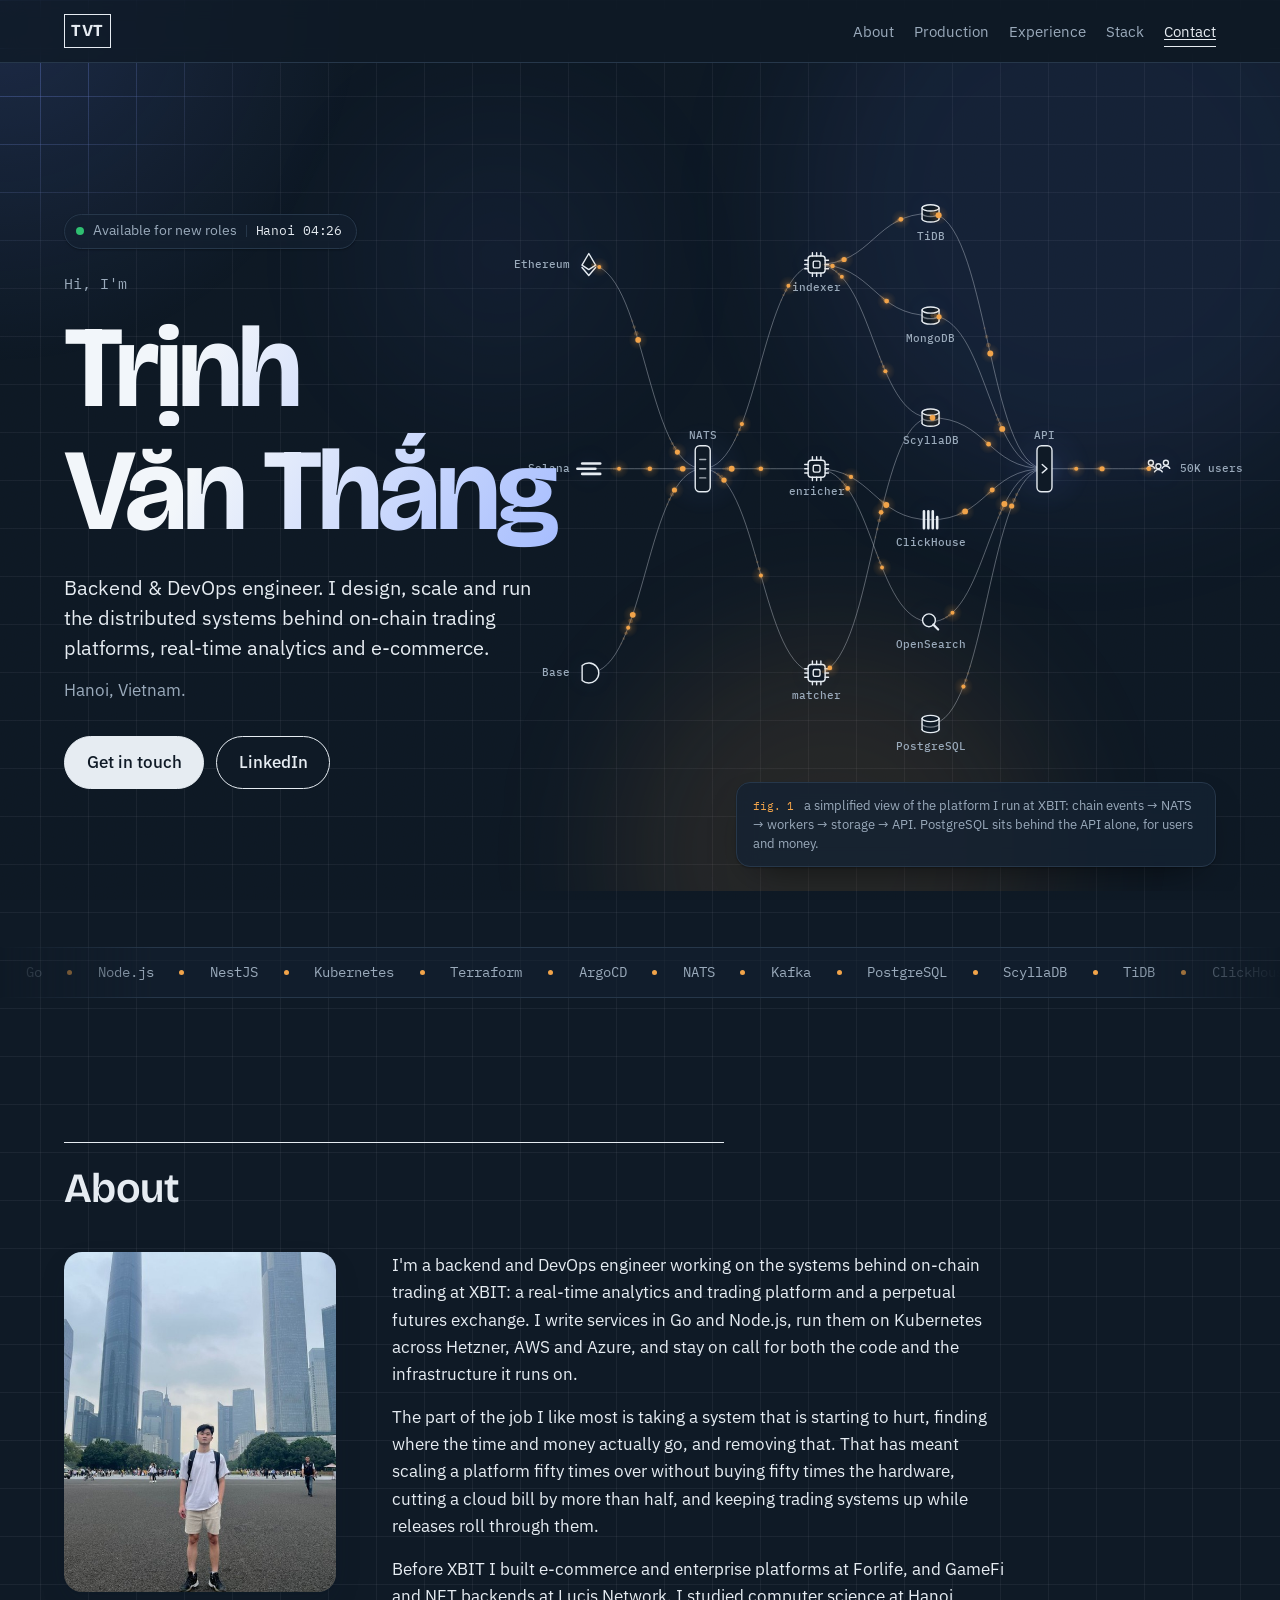
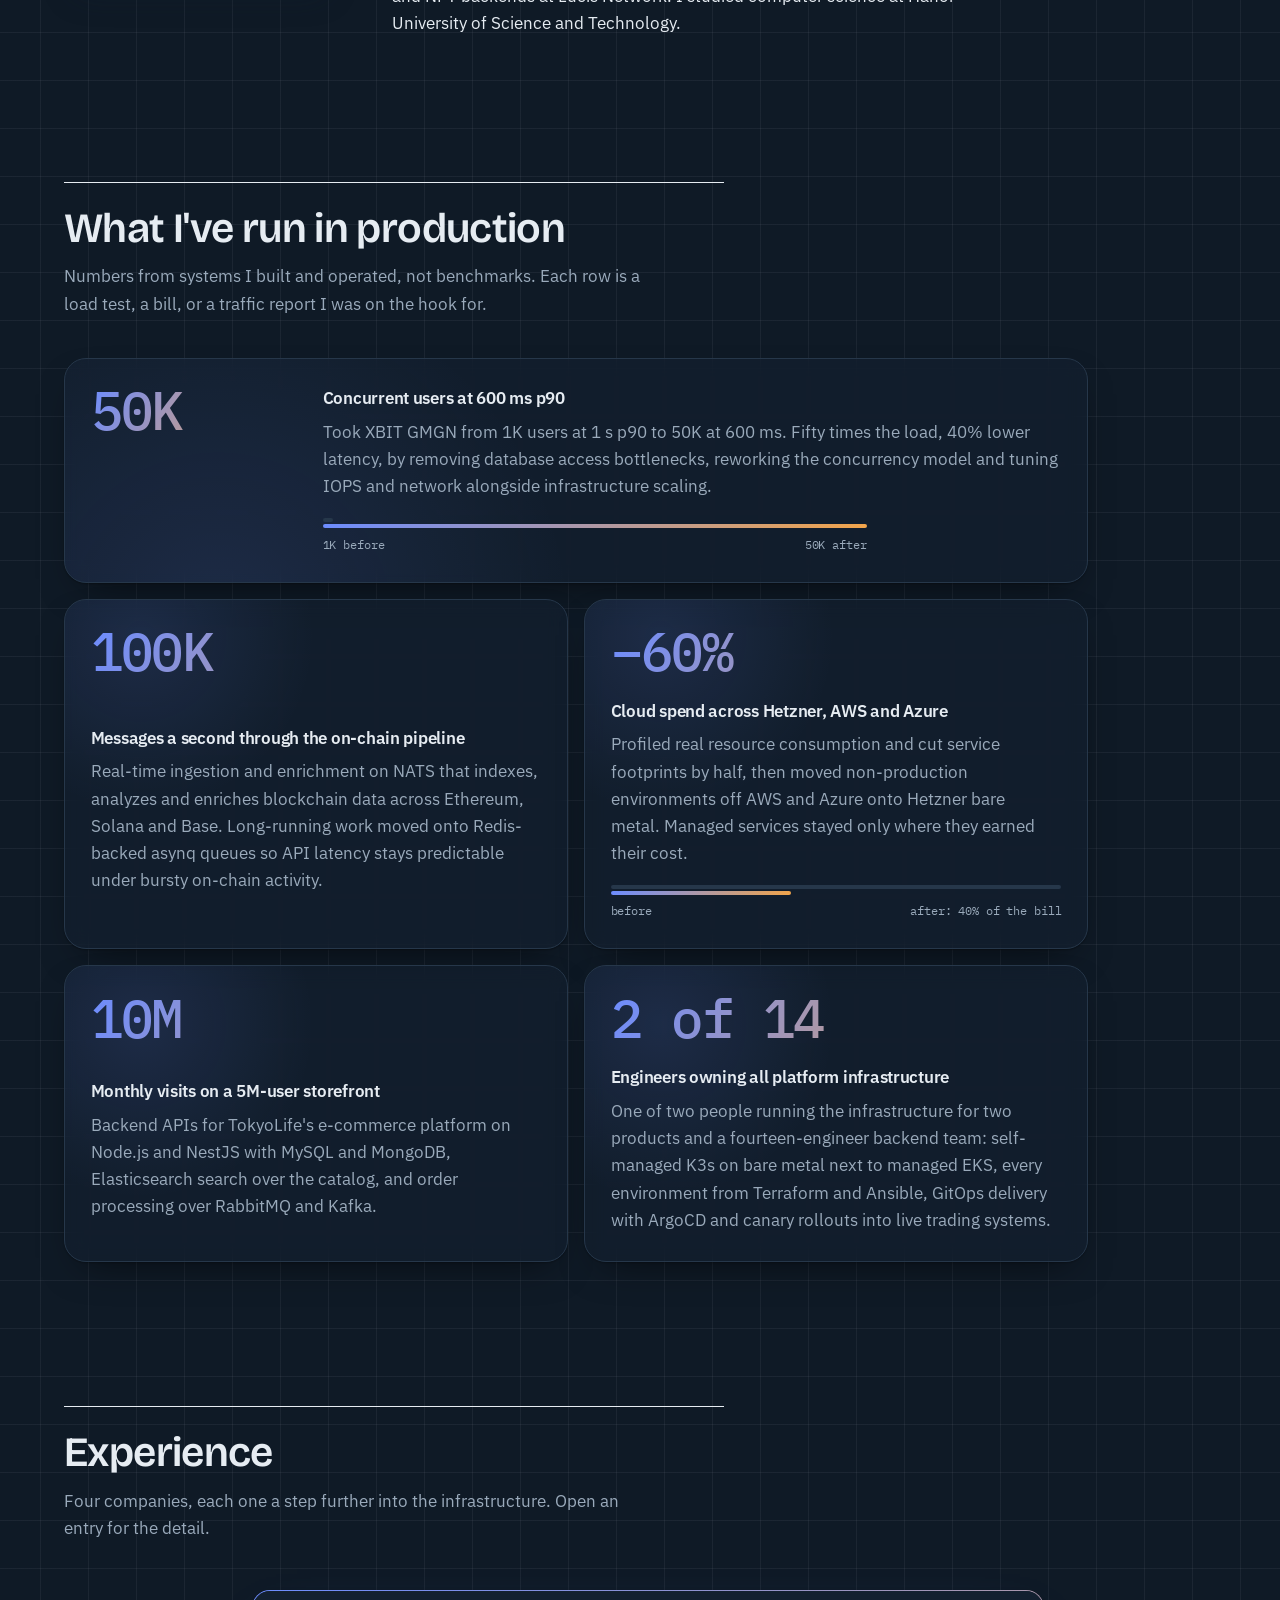
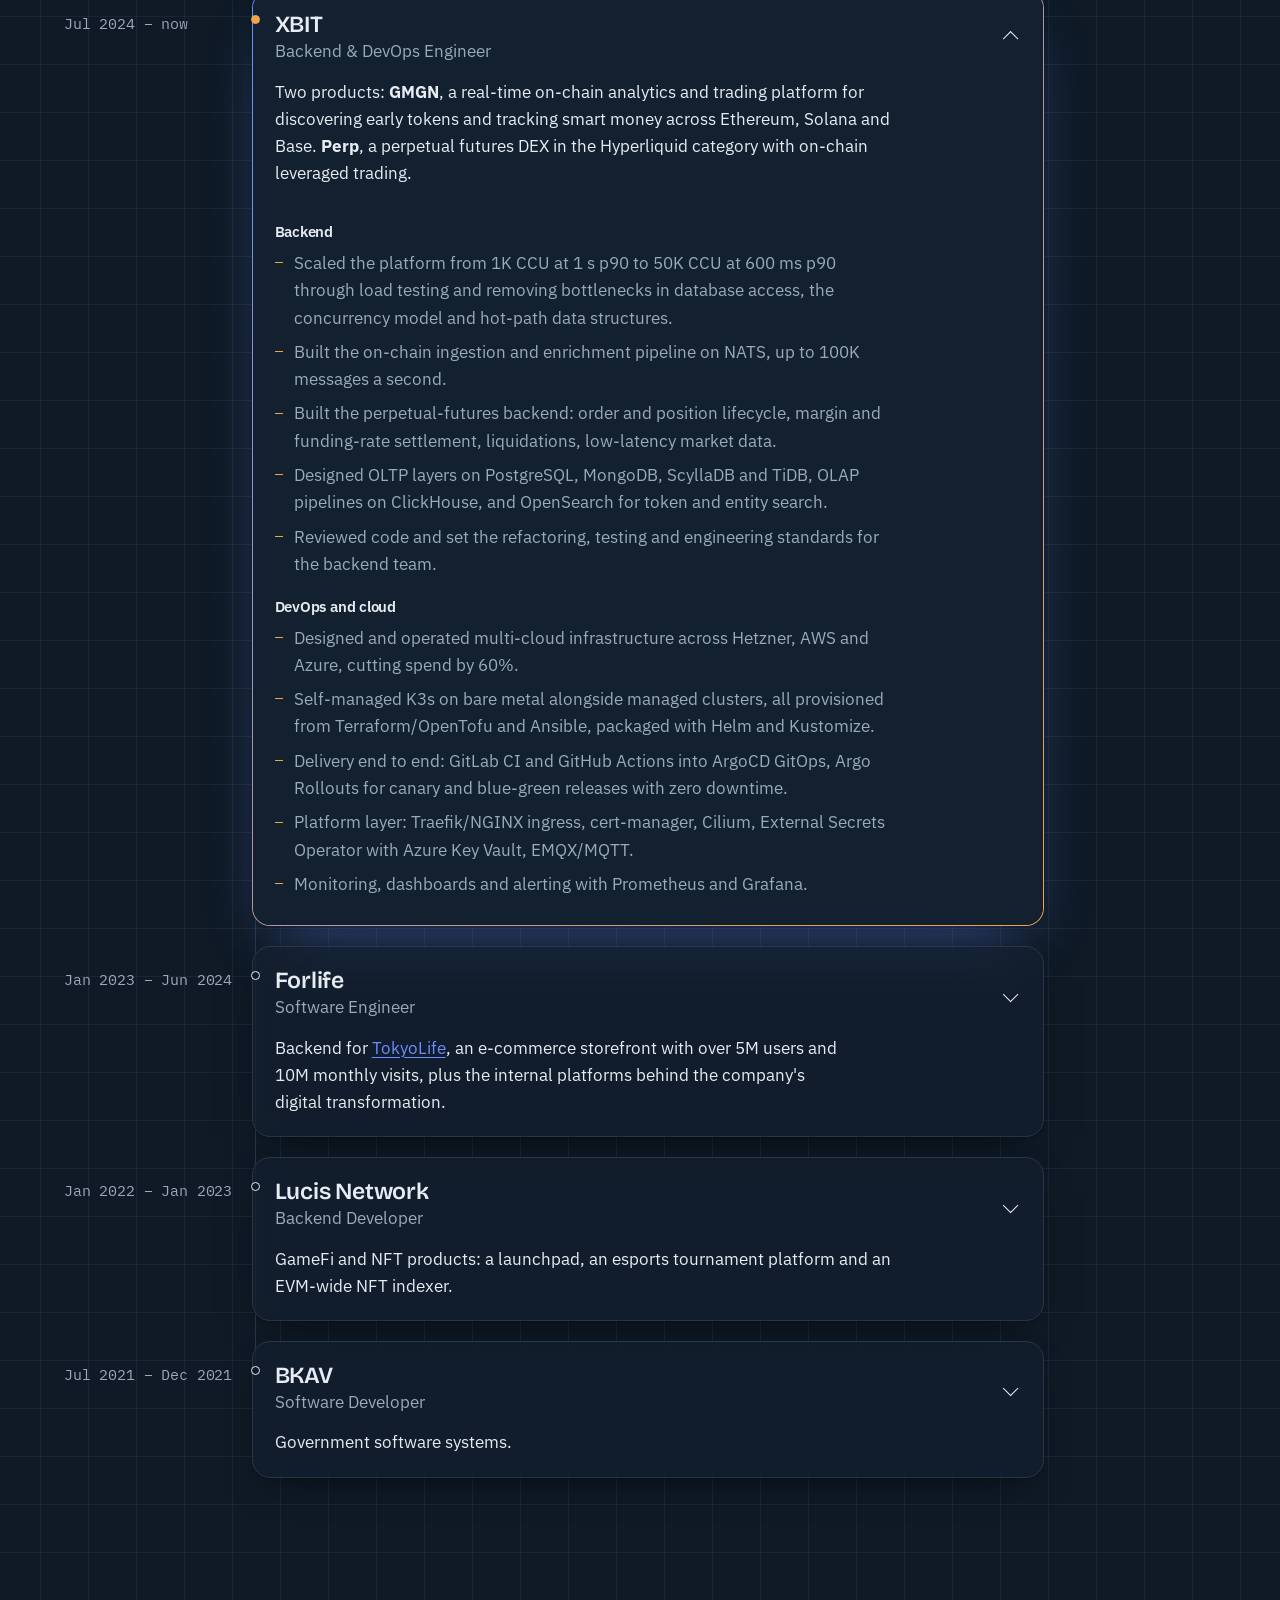
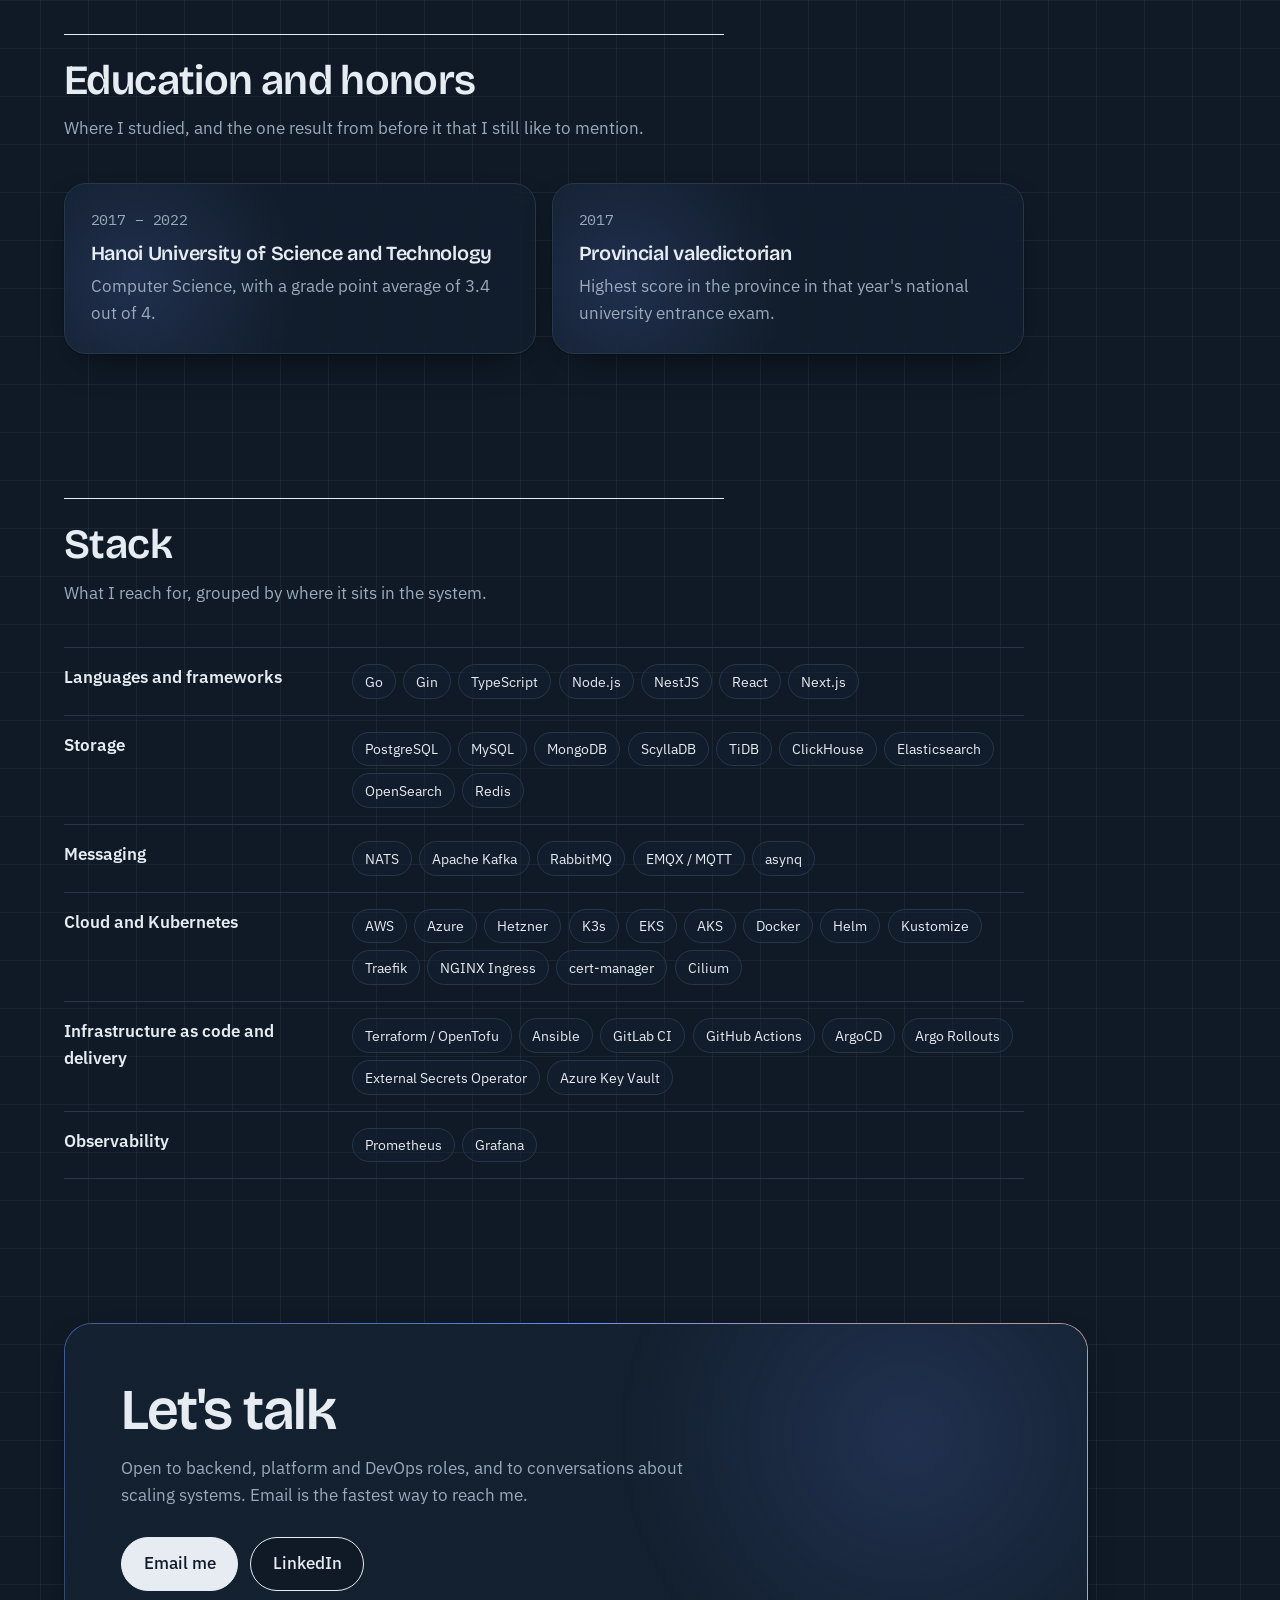
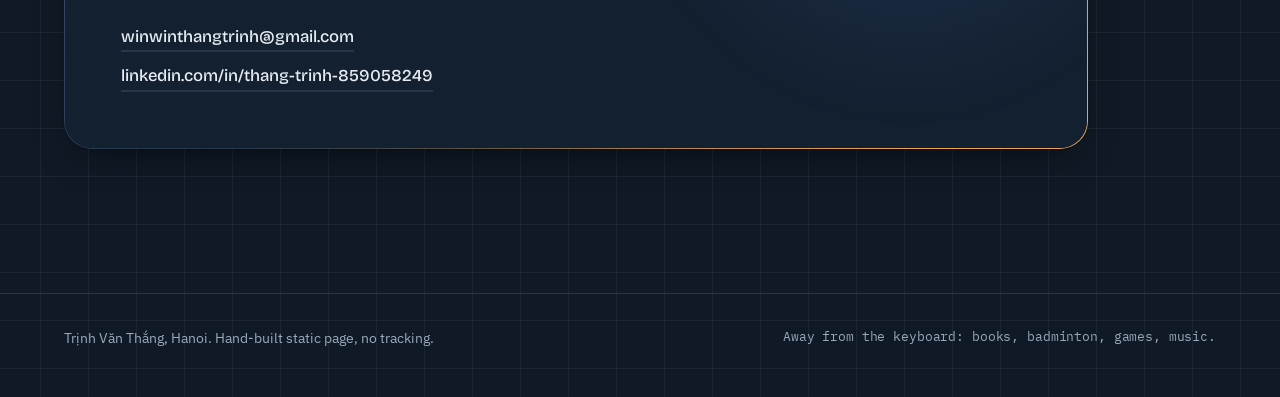
==== commit 072375bb: "Schematic: draw a real icon per resource, glow and arrival rings; split education and honors into th" ====
--- a/index.html
+++ b/index.html
@@ -253,14 +253,28 @@
           </div>
         </li>
 
-        <li class="job edu">
-          <div class="job-when mono">2017 – 2022</div>
-          <div class="job-main">
-            <p class="job-company">Hanoi University of Science and Technology</p>
-            <p class="job-summary">Computer Science. Provincial valedictorian in the 2017 national university exam.</p>
-          </div>
-        </li>
       </ol>
+    </section>
+
+    <!-- ============ EDUCATION AND HONORS ============ -->
+    <section class="section" id="education">
+      <div class="section-head">
+        <h2>Education and honors</h2>
+        <p class="lede">Where I studied, and the one result from before it that I still like to mention.</p>
+      </div>
+
+      <div class="creds">
+        <article class="cred">
+          <p class="cred-when mono">2017 – 2022</p>
+          <h3>Hanoi University of Science and Technology</h3>
+          <p>Computer Science, with a grade point average of 3.4 out of 4.</p>
+        </article>
+        <article class="cred">
+          <p class="cred-when mono">2017</p>
+          <h3>Provincial valedictorian</h3>
+          <p>Highest score in the province in that year's national university entrance exam.</p>
+        </article>
+      </div>
     </section>
 
     <!-- ============ STACK ============ -->
--- a/styles.css
+++ b/styles.css
@@ -553,7 +553,7 @@
   box-shadow: var(--shadow);
   transition: background 300ms ease, border-color 300ms ease, box-shadow 400ms ease, transform 300ms cubic-bezier(.2,.7,.2,1);
 }
-.job:not(.open):not(.edu):hover .job-main {
+.job:not(.open):hover .job-main {
   transform: translateY(-2px);
   border-color: color-mix(in srgb, var(--signal) 45%, var(--rule));
   box-shadow: var(--shadow-hover);
@@ -625,6 +625,48 @@
   .job::before { left: 4px; }
   .job::after { left: 0; top: 1.75rem; }
   .job-when { padding-top: 0; }
+}
+
+/* ------------------------------------------------------------------
+   Education and honors
+   ------------------------------------------------------------------ */
+.creds {
+  display: grid; grid-template-columns: repeat(2, minmax(0, 1fr)); gap: 1rem;
+  max-width: 60rem;
+}
+.cred {
+  position: relative; overflow: hidden;
+  padding: 1.5rem 1.6rem 1.6rem;
+  border: 1px solid var(--rule); border-radius: 22px;
+  background: var(--glass);
+  backdrop-filter: blur(10px); -webkit-backdrop-filter: blur(10px);
+  box-shadow: var(--shadow);
+  opacity: 0; transform: translateY(12px);
+  transition: opacity 500ms ease, transform 500ms cubic-bezier(.2,.7,.2,1),
+              border-color 300ms ease, box-shadow 400ms ease;
+}
+.cred::before {
+  content: ""; position: absolute; inset: -40% auto auto -20%; width: 70%; aspect-ratio: 1;
+  background: radial-gradient(circle, var(--signal-soft), transparent 70%);
+  pointer-events: none;
+}
+.creds.in-view .cred { opacity: 1; transform: none; }
+.creds.in-view .cred:nth-child(2) { transition-delay: 80ms; }
+.cred:hover {
+  transform: translateY(-4px);
+  border-color: color-mix(in srgb, var(--signal) 45%, var(--rule));
+  box-shadow: var(--shadow-hover);
+}
+.cred-when { position: relative; color: var(--ink-soft); margin-bottom: 0.6rem; }
+.cred h3 {
+  position: relative;
+  font-size: 1.25rem; line-height: 1.2; margin-bottom: 0.5rem;
+}
+.cred > p:last-child { position: relative; color: var(--ink-soft); text-wrap: pretty; }
+
+@media (max-width: 720px) {
+  .creds { grid-template-columns: 1fr; }
+  .cred { padding: 1.3rem 1.25rem 1.4rem; border-radius: 18px; }
 }
 
 /* ------------------------------------------------------------------
@@ -740,10 +782,10 @@
   .orb, .ticker-track, .status-dot, .contact-panel { animation: none !important; }
   .spotlight { display: none; }
   .section-head::before, .job::before { transform: none; }
-  .section-head > *, .figure, .job-main, .job-when, .stack-row, .portrait, .about-text { opacity: 1; transform: none; }
+  .section-head > *, .figure, .cred, .job-main, .job-when, .stack-row, .portrait, .about-text { opacity: 1; transform: none; }
   .job.open::after { animation: none; }
 }
 
 /* no-JS fallback: nothing waits for an observer */
 .no-js .section-head::before, .no-js .job::before { transform: none; }
-.no-js .section-head > *, .no-js .figure, .no-js .job-main, .no-js .job-when, .no-js .stack-row, .no-js .portrait, .no-js .about-text { opacity: 1; transform: none; }
+.no-js .section-head > *, .no-js .figure, .no-js .cred, .no-js .job-main, .no-js .job-when, .no-js .stack-row, .no-js .portrait, .no-js .about-text { opacity: 1; transform: none; }
